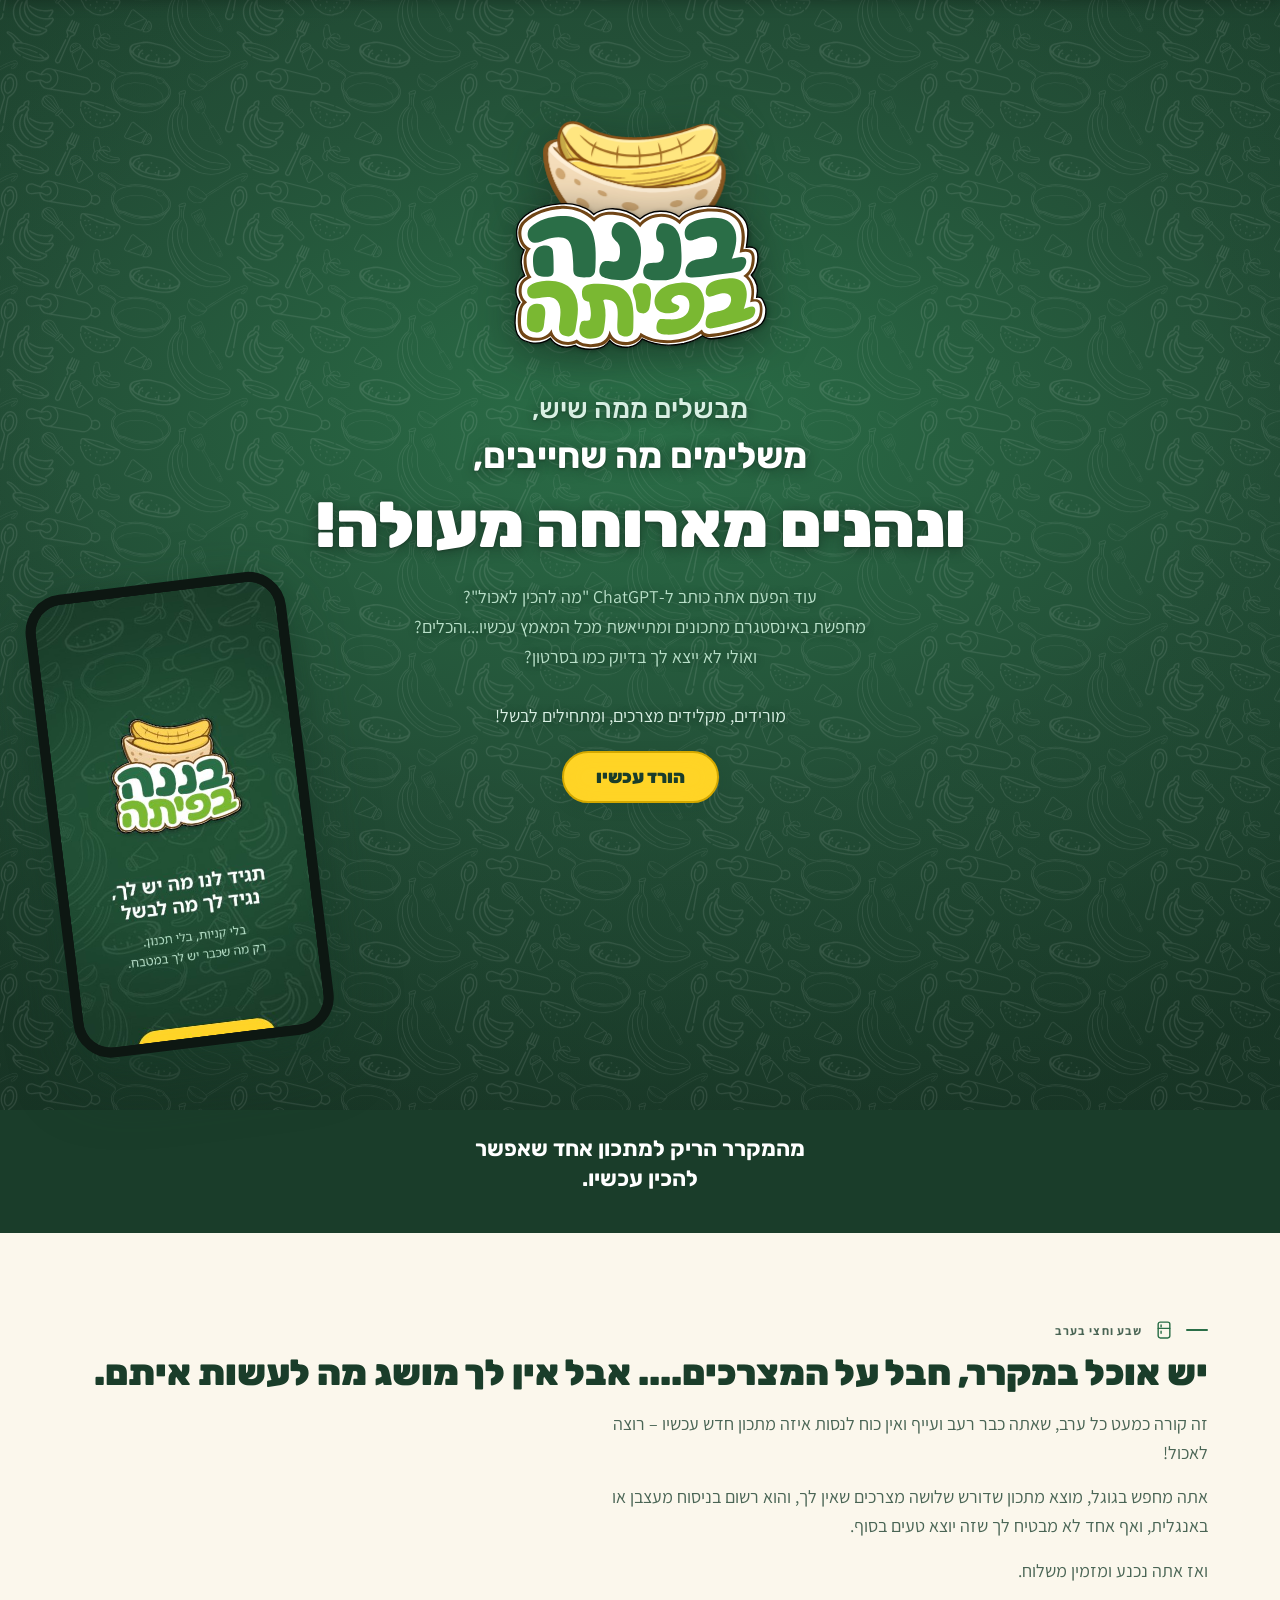
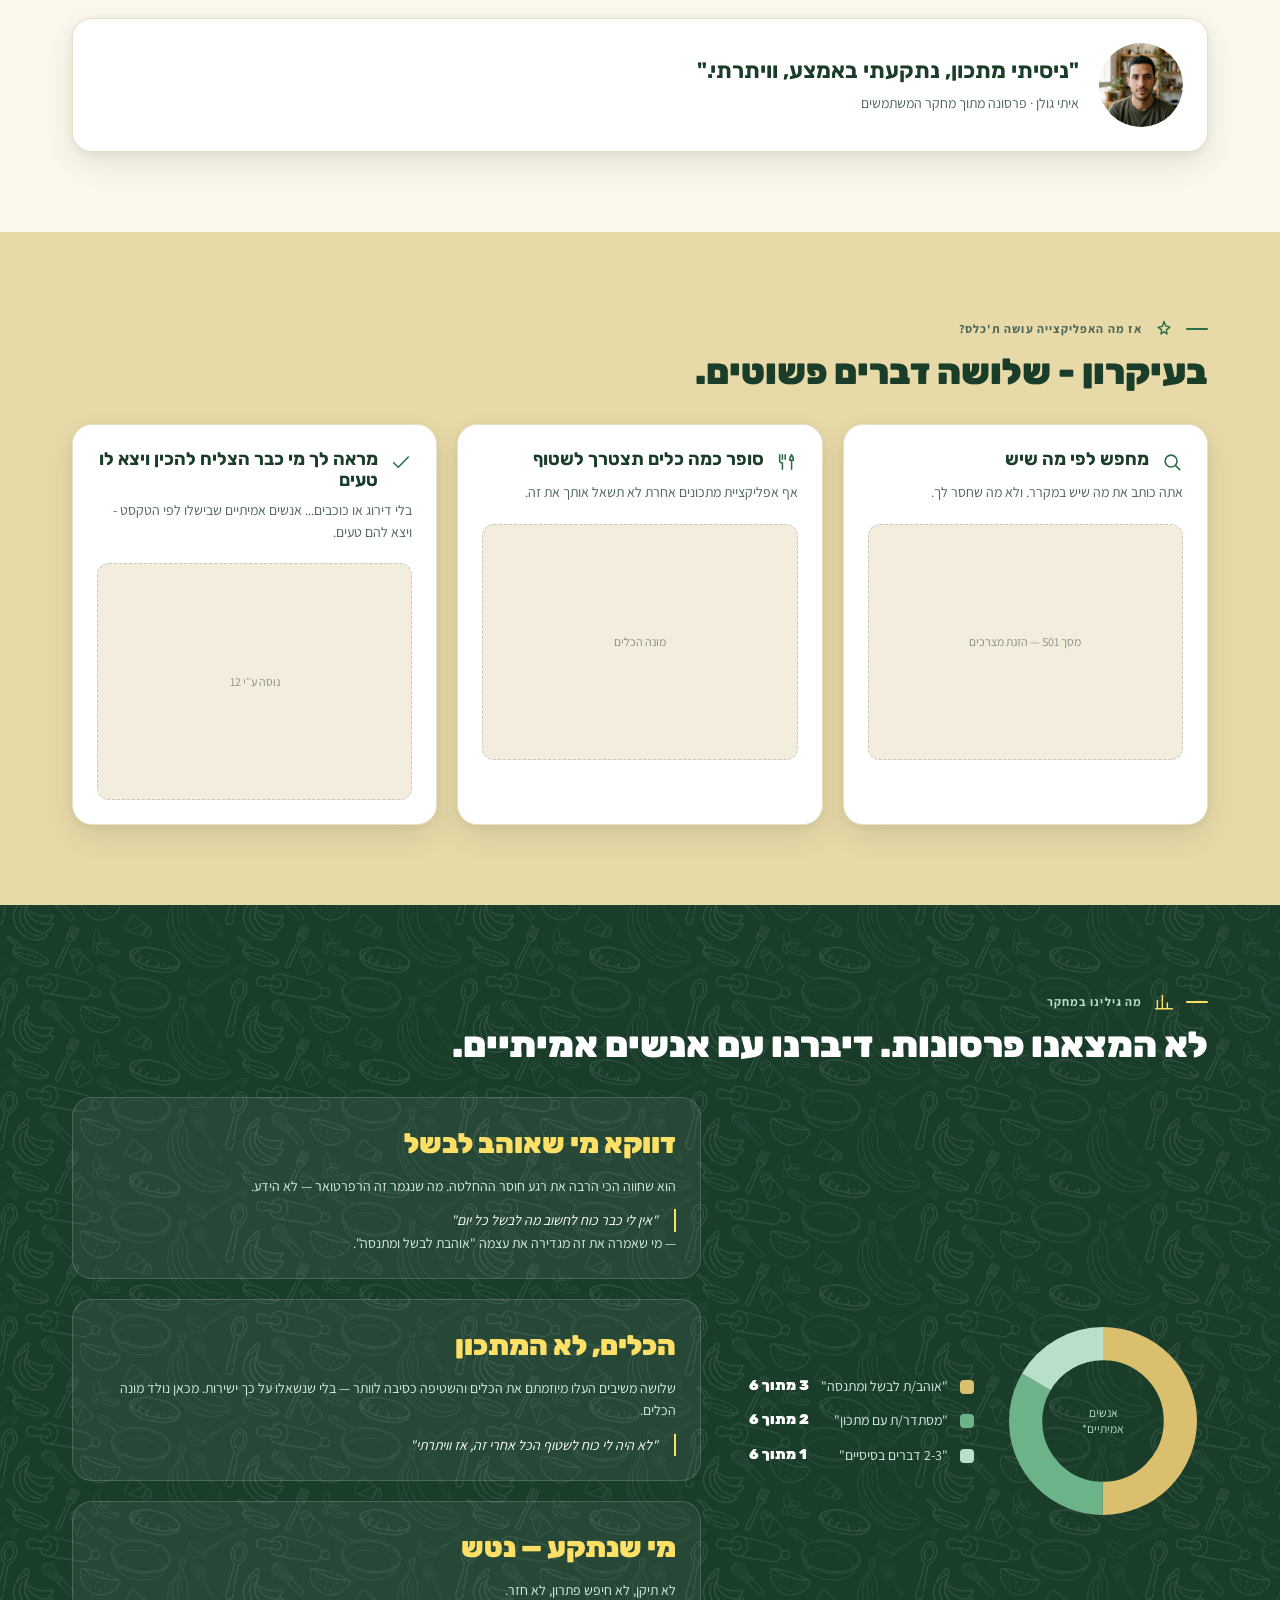
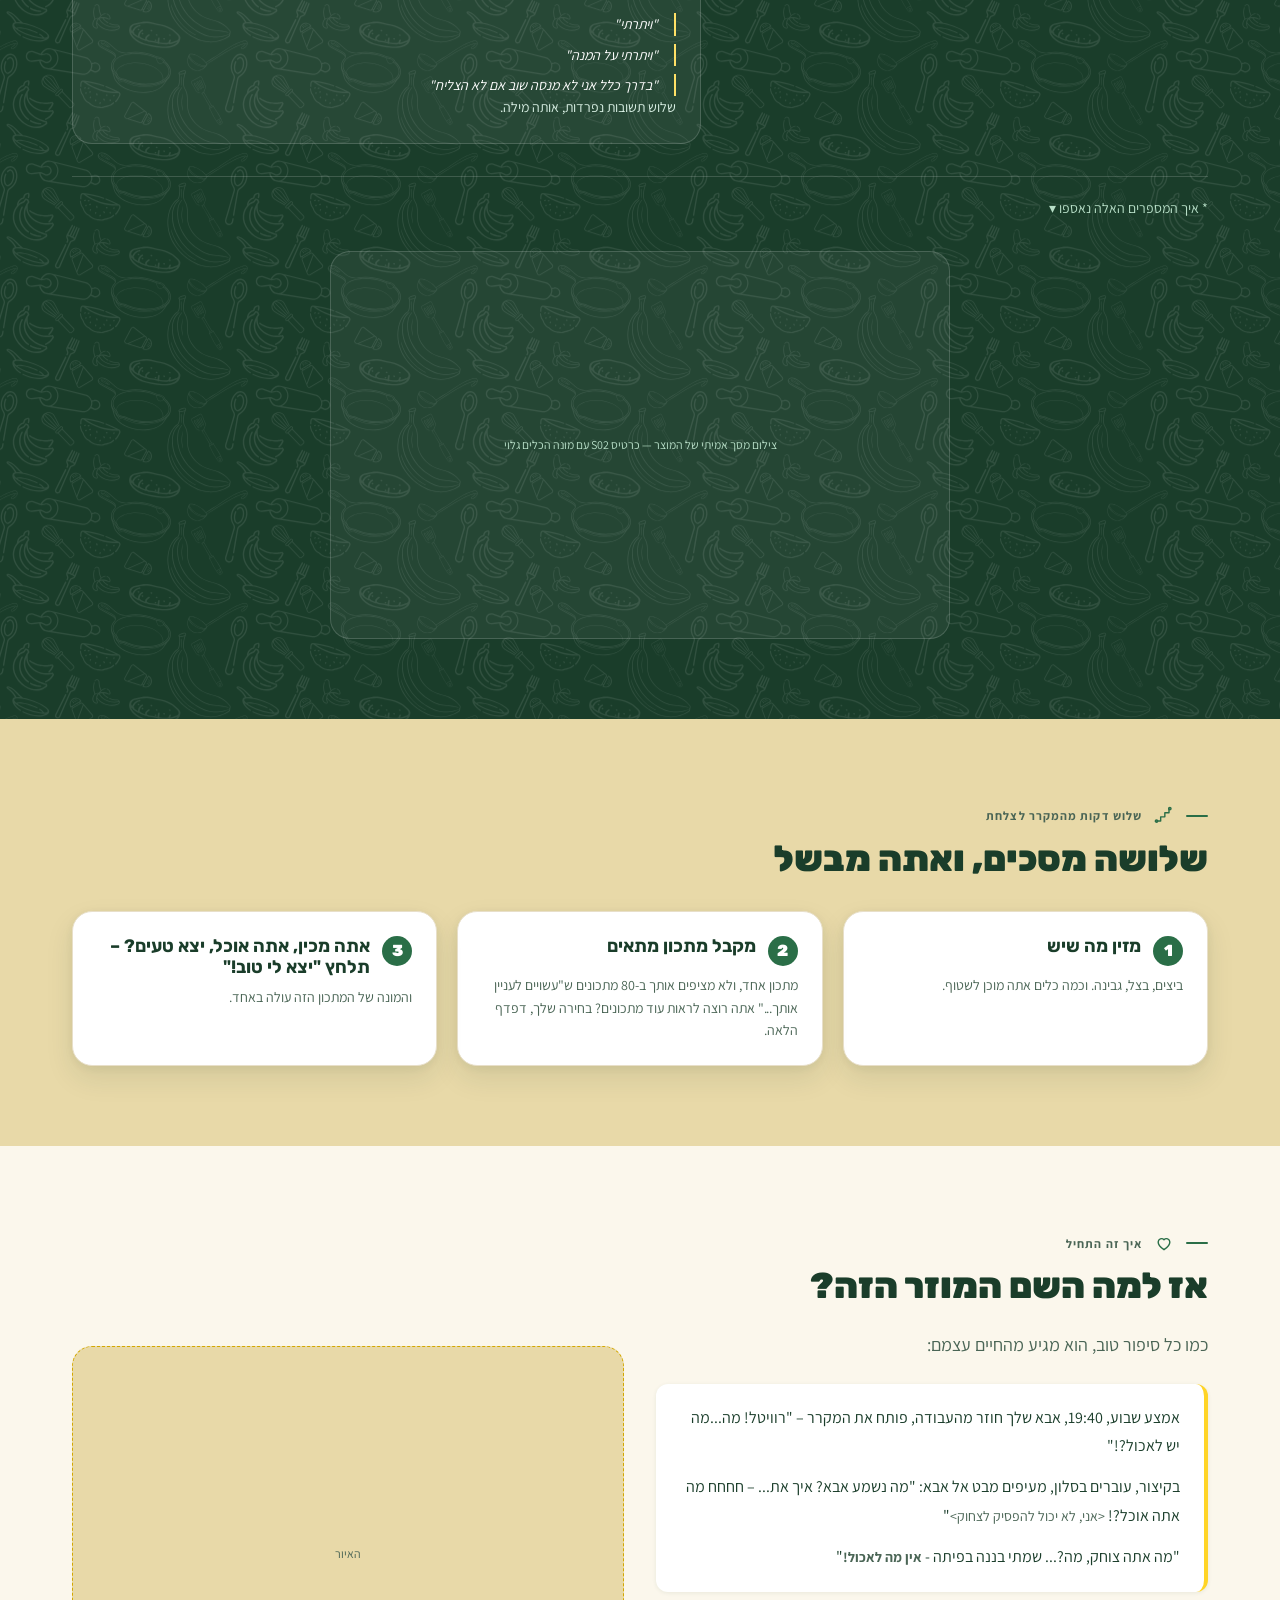
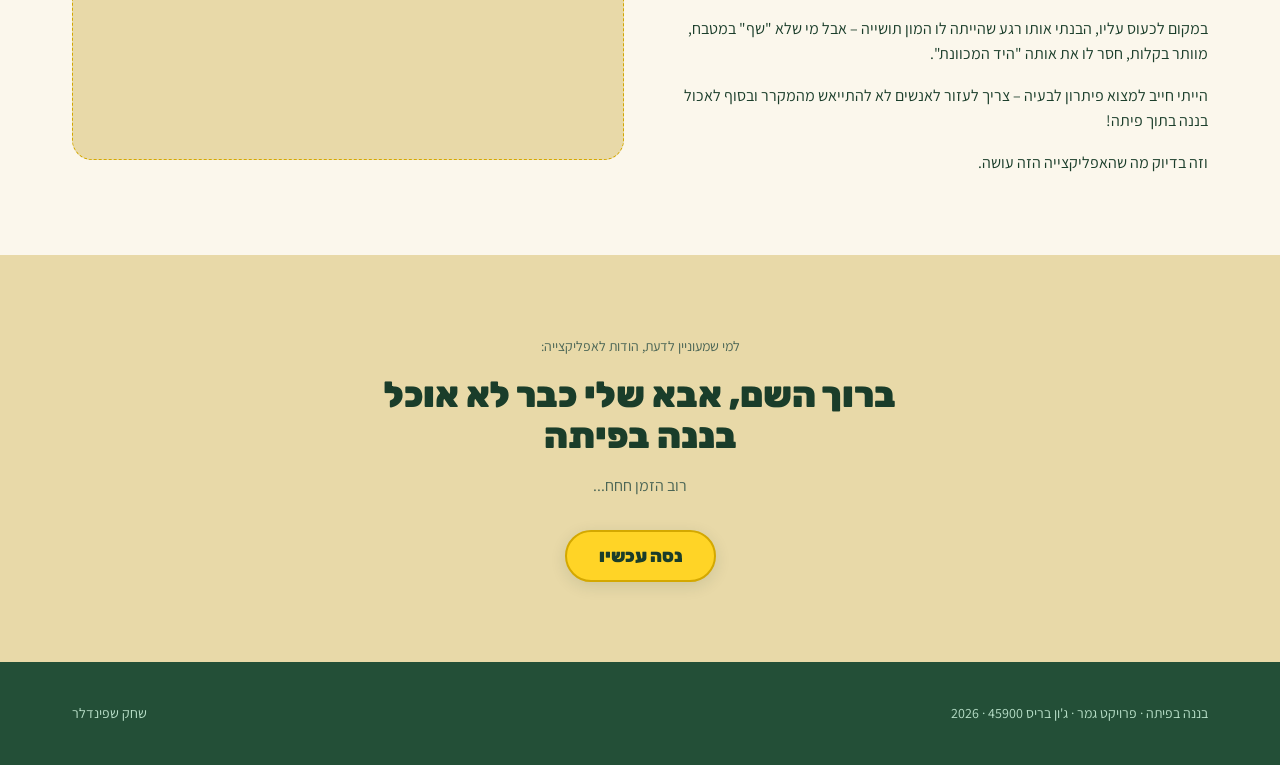
==== index.html @ 4ddc8fbb "Add files via upload" ====
<!doctype html>
<html lang="he" dir="rtl">
<head>
<meta charset="utf-8">
<meta name="viewport" content="width=device-width,initial-scale=1">
<title>בננה בפיתה — מתכון ממה שכבר יש לך בבית</title>
<meta name="description" content="מזינים מה שיש במקרר, מקבלים מתכון אחד שאפשר להכין עכשיו. כולל כמה כלים תצטרכו לשטוף.">
<link rel="icon" type="image/svg+xml" href="assets/favicon/favicon-32.svg">
<link rel="preconnect" href="https://fonts.googleapis.com">
<link rel="preconnect" href="https://fonts.gstatic.com" crossorigin>
<link href="https://fonts.googleapis.com/css2?family=Rubik:wght@400;500;700;900&family=Assistant:wght@400;600;700&display=swap" rel="stylesheet">
<style>
/* ---------------------------------------------------------
   טוקנים מוטמעים — העתק מדויק מ-styles/tokens.css.
   מוטמעים ולא מקושרים כדי שהדף ייראה נכון מכל מקום שייפתח בו:
   תצוגה מקדימה, קובץ מועתק, מייל, או שרת. קישור חיצוני שלא נפתר
   מאפס את כל ה-var() והדף יוצא שחור-לבן. זה מה שקרה.
   --------------------------------------------------------- */
:root{
  --text-xs:12px; --text-sm:14px; --text-base:16px; --text-md:18px;
  --text-lg:22px; --text-xl:28px; --text-2xl:36px; --text-3xl:48px; --text-4xl:64px;
  --leading-tight:1.15; --leading-snug:1.35; --leading-normal:1.6; --leading-loose:1.8;

  --green-900:#1A3D2A; --green-800:#234F37; --green-700:#2A6E47; --green-600:#3A8A5C;
  --green-400:#6DB38A; --green-200:#B8DFC8; --green-100:#D8EFE3; --green-50:#F0FAF4;
  --lime-600:#7AB832; --lime-500:#B2E05A; --lime-400:#C8EC7E; --lime-100:#EEF9D4;
  --banana-600:#D4A800; --banana-500:#FFD426; --banana-400:#FFE066;
  --banana-300:#DABF6E; --banana-200:#C9AA57; --banana-150:#E8D9A8; --banana-100:#FFF8D6;
  --cream-50:#FBF7EC; --cream-100:#F3EDDD; --cream-line:#E8DFC9;
  --white:#FFFFFF; --gray-300:#C8C7C2; --gray-500:#8A8A85; --gray-700:#4A4A47;
  --red-600:#C0392B;

  --color-primary:var(--green-700); --color-accent:var(--lime-500);
  --color-cta:var(--banana-500); --color-cta-dark:var(--banana-600);
  --color-cta-text:var(--green-900);
  --color-text:var(--green-900); --color-text-muted:#4A6555;
  --color-bg:var(--banana-150); --color-surface:var(--white); --color-border:var(--cream-line);
  --surface-anchor:var(--green-800); --surface-base:var(--banana-150);
  --surface-raised:var(--white); --surface-sunken:var(--green-100);

  --texture-grain:url("data:image/svg+xml,%3Csvg xmlns='http://www.w3.org/2000/svg' width='140' height='140'%3E%3Cfilter id='n'%3E%3CfeTurbulence type='fractalNoise' baseFrequency='0.85' numOctaves='3' stitchTiles='stitch'/%3E%3C/filter%3E%3Crect width='140' height='140' filter='url(%23n)' opacity='1'/%3E%3C/svg%3E");
  --texture-opacity-subtle:0.030; --texture-opacity-medium:0.055; --texture-blend:soft-light;

  --shadow-sm:0 1px 4px rgba(26,61,42,.08);
  --shadow-md:0 4px 16px rgba(26,61,42,.12);
  --shadow-lg:0 8px 32px rgba(26,61,42,.18);
  --shadow-card:0 2px 8px rgba(26,61,42,.06),0 12px 28px rgba(26,61,42,.10);
  --shadow-focus:0 0 0 3px rgba(178,224,90,.45);
  --gradient-anchor:linear-gradient(160deg,var(--green-800) 0%,var(--green-900) 100%);
  /* זהה בעיקרון למסך הפתיחה: הילה רכה במרכז שדוחפת את המבט לטקסט */
  --gradient-hero:radial-gradient(120% 80% at 50% 38%,
                   var(--green-700) 0%, var(--green-800) 42%, var(--green-900) 100%);

  --space-1:4px; --space-2:8px; --space-3:12px; --space-4:16px; --space-5:20px;
  --space-6:24px; --space-8:32px; --space-10:40px; --space-12:48px; --space-16:64px; --space-20:80px;
  --radius-sm:6px; --radius-md:12px; --radius-lg:20px; --radius-xl:28px;
  --radius-pill:100px; --radius-circle:50%;
  --transition-fast:150ms ease; --transition-normal:250ms ease;
  --max-width:480px; --max-width-desktop:1200px; --bottom-bar-height:64px;
}

/* =========================================================
   דף נחיתה · בננה בפיתה
   מקור הצבע/מרווח: styles/tokens.css
   60% שדה זהב · 30% ירוק · 10% אקסנטים
   כלל הליים: ליים = סימון התאמה בלבד → לא בשימוש בדף הזה.
   ---------------------------------------------------------
   הגופנים — לפי ההחלטה הקיימת ב-index.html (שורות 16-17):
   Greycliff Hebrew CF ו-Avenir Next World הם גופני Adobe בפיגמה.
   בדפדפן הם מוחלפים ב-Rubik ו-Assistant. אותה היררכיה, אותם משקלים.
   ---------------------------------------------------------
   הדפוס (16.9) — הרעף 560×217 אינו ניתן לריצוף: תפר 51.7 / 61.1
   מול 28.65 שהוא הרעש הפנימי הטיפוסי בין שתי עמודות סמוכות.
   הפתרון: ריצוף במראה. על־רעף 2×2 שבו כל עותק משוקף, ולכן כל קצה
   הוא השתקפות של עצמו והתפר נעלם מתמטית, לא בקירוב.
   היחס 560:217 נשמר — הגרסה הקודמת מעכה אותו לריבוע.
   ========================================================= */

*{box-sizing:border-box;margin:0;padding:0}
html{scroll-behavior:smooth;overflow-x:hidden}
@media (prefers-reduced-motion:reduce){html{scroll-behavior:auto}
  *,*::before,*::after{animation-duration:.01ms!important;animation-iteration-count:1!important;transition-duration:.01ms!important}}

:root{
  --font-display:"Rubik",system-ui,-apple-system,"Segoe UI",sans-serif;
  --font-ui:"Assistant",system-ui,-apple-system,"Segoe UI",sans-serif;
  --pattern-strength:.10;   /* עוצמת הדפוס — שנה כאן בלבד */
}

body{
  font-family:var(--font-ui);font-size:var(--text-base);line-height:var(--leading-normal);
  color:var(--color-text);background:var(--surface-base);overflow-x:hidden;
  -webkit-font-smoothing:antialiased;
  padding-block-end:calc(var(--bottom-bar-height) + env(safe-area-inset-bottom,0px))}
@media(min-width:900px){body{padding-block-end:0}}

img,svg,video{max-inline-size:100%;height:auto;display:block}
a{color:inherit}

h1,h2,h3{font-family:var(--font-display);font-weight:900;line-height:var(--leading-tight)}
h1{font-size:var(--text-2xl)}
h2{font-size:var(--text-xl);margin-block-end:var(--space-4)}
h3{font-size:var(--text-md);font-weight:700;margin-block-end:var(--space-2)}
p{max-inline-size:38rem}

.wrap{max-inline-size:var(--max-width-desktop);margin-inline:auto;padding-inline:var(--space-5)}
@media(min-width:768px){.wrap{padding-inline:var(--space-8)}}

section{padding-block:var(--space-16);position:relative;z-index:1}
@media(min-width:1024px){section{padding-block:var(--space-20)}
  h1{font-size:var(--text-4xl)} h2{font-size:var(--text-2xl)}}

.eyebrow{font-size:var(--text-xs);letter-spacing:.09em;font-weight:700;
  color:var(--color-text-muted);margin-block-end:var(--space-3);
  display:inline-flex;align-items:center;gap:var(--space-2)}
.eyebrow::before{content:"";inline-size:22px;block-size:2px;background:var(--green-700);border-radius:2px}
.lead{font-size:var(--text-md);color:var(--color-text-muted)}
.lead + .lead{margin-block-start:var(--space-4)}

/* ---------- הדפוס — על הירוק בלבד, לא על הזהב ----------
   הוחלט 16.9: הדפוס שייך לפס העוגן ולסעיפים הכהים. על השדה
   הזהוב הוא מתחרה בתוכן. שקיפות ומידה כמו מסך ה-Onboarding. */
/* הדפוס: ה-Pattern Swatch המקורי מקובץ האילוסטרייטור (99.29×97.1),
   מרוצף כרקע CSS רגיל. מתרצף מעצם הגדרתו — אין תפר ואין צורך בשכפול. */
.anchor::after,.proof::after{content:"";position:absolute;inset:0;z-index:0;pointer-events:none;
  background-image:url("assets/pattern/pattern-tile.svg");
  background-repeat:repeat;background-size:230px 225px;
  opacity:var(--pattern-strength)}
.anchor{isolation:auto}
.anchor::before,.anchor::after,.proof::after{clip-path:inset(0)}
.anchor > *:not(.pat), .proof > *:not(.pat){position:relative;z-index:1}
/* ויניאטה — כהה בשוליים ושקוף במרכז. ההפך מהגרסה הקודמת, שהכהתה
   את המרכז וביטלה בכך את הגרדיאנט הרדיאלי עצמו. הוויניאטה
   גם מכהה את הדפוס בקצוות וגם ממקדת את העין בטקסט שבמרכז. */
.anchor::before{content:"";position:absolute;inset:0;z-index:0;pointer-events:none;
  background:radial-gradient(86% 70% at 50% 34%,
    rgba(13,23,18,0) 0%, rgba(13,23,18,0) 52%,
    rgba(13,23,18,.12) 76%, rgba(13,23,18,.30) 100%)}

/* ---------- כפתורים ---------- */
.btn{display:inline-flex;align-items:center;justify-content:center;gap:var(--space-2);
  min-block-size:52px;padding-inline:var(--space-8);
  background:var(--color-cta);color:var(--color-cta-text);
  border:2px solid var(--color-cta-dark);border-radius:var(--radius-pill);
  font-family:var(--font-display);font-weight:900;font-size:var(--text-md);
  text-decoration:none;box-shadow:var(--shadow-md);
  transition:transform var(--transition-fast),box-shadow var(--transition-fast)}
.btn:hover{transform:translateY(-2px);box-shadow:var(--shadow-lg)}
.btn:active{transform:translateY(0)}
.btn:focus-visible{outline:none;box-shadow:var(--shadow-focus),var(--shadow-md)}

/* ---------- פס עוגן + קשת ---------- */
.anchor{position:relative;z-index:1;isolation:isolate;
  background:var(--gradient-hero);color:var(--white);
  padding-block-start:var(--space-12);padding-block-end:0;
  block-size:calc(100svh + 210px);min-block-size:760px;display:flex;flex-direction:column;
  overflow-x:clip;overflow-y:visible;z-index:2}



/* ---------- פס ניווט דביק ----------
   הפרדה ויזואלית מה-HERO: צבע כהה יותר מהגרדיאנט + צל + קו.
   נעלם אחרי 1.5 שניות של חוסר פעילות, חוזר בגלילה מעלה. */
.topbar{position:fixed;inset-block-start:0;inset-inline:0;z-index:30;
  transform:translateY(-100%);
  background:color-mix(in srgb, var(--green-900) 92%, black);
  border-block-end:1px solid rgba(255,255,255,.10);
  box-shadow:0 2px 14px rgba(0,0,0,.28);
  transition:transform 280ms ease}
.topbar.is-shown{transform:translateY(0)}
.topbar .wrap{display:flex;align-items:center;justify-content:center;min-block-size:58px}
.topnav{display:flex;flex-wrap:wrap;justify-content:center;
  gap:var(--space-4);font-size:var(--text-sm);font-weight:600;color:var(--green-100)}
@media(min-width:640px){.topnav{gap:28px}}
.topnav a{text-decoration:none;opacity:.85;padding-block:var(--space-2)}
.topnav a:hover{opacity:1;text-decoration:underline;text-underline-offset:4px}
@media (prefers-reduced-motion:reduce){.topbar{transition:none}}

/* ---------- הירו ---------- */
/* ---------- ההירו — טור אחד ממורכז ----------
   היה גריד של שני טורים: הימני עמוס, השמאלי מסגרת טלפון ריקה.
   טור אחד ממורכז מבטל את חוסר האיזון במקום להסוות אותו. */
.hero{text-align:center;padding-block:var(--space-12) 0;
      display:flex;flex-direction:column;align-items:center;justify-content:flex-start;flex:1}
.hero > *{max-inline-size:100%}

/* שלוש שאלות הפתיחה — ממורכזות, בלי קו צד */
.rant{margin-block:0 var(--space-8);display:grid;gap:var(--space-1);list-style:none}
.rant li{font-size:var(--text-base);line-height:1.45;color:var(--green-200);
  text-shadow:0 1px 10px rgba(13,23,18,.45)}
@media(min-width:1024px){.rant li{font-size:var(--text-md)}}

/* הכותרת — קרשנדו. שלוש שורות שגדלות, כי השלישית היא הפרס.
   ההדגשה בגודל ובמשקל, לא בצבע: banana-500 בגודל גדול על ירוק כהה
   הוא צבע רווי שרוטט בעין, והצהוב שמור לכפתור. */
.hero h1{line-height:1.22;margin-block-end:var(--space-5);
  text-shadow:0 2px 14px rgba(13,23,18,.45),0 1px 2px rgba(13,23,18,.35);
  max-inline-size:20ch;display:grid;gap:var(--space-2);color:var(--white)}
.hero h1 span{display:block}
.hero h1 .l1{font-size:var(--text-lg);font-weight:500;color:var(--green-100)}
.hero h1 .l2{font-size:var(--text-xl);font-weight:700}
.hero h1 .l3{font-size:var(--text-2xl);font-weight:900}
@media(min-width:1024px){
  .hero h1 .l1{font-size:var(--text-xl)}
  .hero h1 .l2{font-size:var(--text-2xl)}
  .hero h1 .l3{font-size:var(--text-4xl)}}

/* ה-CTA: הצהוב שמור לכפתור. הפסקה בלבן שביר. */
.hero .cta-line{font-size:var(--text-md);color:var(--green-100);
  text-shadow:0 1px 10px rgba(13,23,18,.45);
  margin-block-end:var(--space-5);max-inline-size:34ch}

/* הטלפון מציץ מעל הקיפול — קצה שנחתך אומר לעין "יש עוד" */
/* הטלפון נתלה בתחתית פס העוגן ונשאר כולו בתוכו. פס העוגן גבוה
   מהמסך ב-210px, ולכן קו הקיפול הוא זה שחותך את הטלפון — לא גבול
   הסקשן. גלילה חושפת אותו במלואו, על אותו רקע ירוק.

   מיקום: בנייד במרכז (אין חלל בצדדים). מ-900px ומעלה הוא עובר
   לצד שמאל — בעברית העין מסיימת כל שורה בשמאל, ולכן שם היא פנויה
   לקלוט אותו. מימין הוא היה מתחרה בנקודת ההתחלה של הקריאה. */
/* ===== הוויזואל בתחתית ההירו =====
   בנייד אין מסגרת טלפון. הדפדפן של המשתמש הוא הטלפון, ומסגרת
   בתוך מסגרת רק מקטינה את הצילום ומוסיפה רעש. לכן בנייד מוצג
   הצילום עצמו, ברוחב מלא, חתוך בקו הקיפול.
   בדסקטופ המסגרת כן נחוצה — שם היא נותנת הקשר שאין בלעדיה. */
/* בנייד אין הצצה: התוכן ממילא ממלא את המסך, הרמז מיותר במכשיר
   שגוללים בו ברפלקס, והוא רק נלחם על מקום עם הכפתור. נמדד. */
.peek{display:none;position:absolute;left:0;right:0;
  top:calc(100svh - 150px);bottom:auto;z-index:3;
  justify-content:center;pointer-events:none}
/* נייד — הצילום עצמו, בלי מסגרת */
.phone{position:relative;inline-size:min(340px,86vw);aspect-ratio:9/15;
  background:var(--green-900);border:0;
  border-start-start-radius:26px;border-start-end-radius:26px;
  border-end-start-radius:0;border-end-end-radius:0;
  box-shadow:0 -18px 44px rgba(13,23,18,.45);
  overflow:hidden;
  display:flex;align-items:center;justify-content:center;text-align:center}
.phone .slot{color:var(--green-200);font-size:var(--text-xs);line-height:var(--leading-snug);padding:var(--space-5)}
.phone img{inline-size:100%;block-size:100%;object-fit:cover;object-position:top}

/* דסקטופ — מסגרת טלפון מוטה, מציצה משמאל.
   חייב לבוא *אחרי* הכלל הבסיסי, אחרת הוא נדרס. */
@media(min-width:900px){
  .peek{display:flex;inset-inline:auto;left:6vw;right:auto;top:calc(100svh - 320px);justify-content:flex-start}
  .phone{inline-size:262px;aspect-ratio:9/16;
    background:#0d1712;
    border:10px solid #0d1712;border-radius:38px;
    box-shadow:0 -2px 0 rgba(255,255,255,.06) inset,
               0 24px 60px rgba(26,61,42,.55),
               0 8px 20px rgba(26,61,42,.35);
    transform:rotate(-7deg);transform-origin:50% 100%}
  .phone img{border-radius:28px}
}

@media(max-height:700px){.anchor{block-size:calc(100svh + 150px)}}

/* ---------- SCRUBBING (references/video-scrubbing.md) ---------- */
.scrub{padding:0;z-index:1}
.scrub__track{position:relative;height:300vh}
.scrub__stage{position:sticky;inset-block-start:0;height:100svh;
  display:grid;grid-template-rows:1fr auto;overflow:hidden;background-color:var(--green-900)}
.scrub__stage video{display:block;width:100%;height:100%;min-height:0;object-fit:contain}
.scrub__still{display:none;width:100%;height:auto}
/* עד שקובצי הווידאו קיימים, סעיף הגלילה מתכווץ לגובה רגיל ולא משאיר חור */
.scrub.is-static:not(.has-media) .scrub__track{height:auto}
.scrub.is-static:not(.has-media) .scrub__stage{min-block-size:0}
.scrub__hint{position:absolute;inset-block-start:var(--space-6);inset-inline:0;text-align:center;
  color:var(--green-200);font-size:var(--text-xs);letter-spacing:.08em;z-index:2}
.scrub__cap{background:var(--green-900);color:var(--white);text-align:center;
  padding:var(--space-6) var(--space-5) var(--space-10)}
.scrub__cap p{margin-inline:auto;font-family:var(--font-display);font-weight:700;
  font-size:var(--text-lg);line-height:var(--leading-snug);max-inline-size:24ch}
.scrub.is-static .scrub__track{height:auto}
.scrub.is-static .scrub__stage{position:static;height:auto}
.scrub.is-static .scrub__stage video{display:none}
.scrub.is-static .scrub__still{display:block}
.scrub.is-static .scrub__hint{display:none}

/* ---------- כרטיסים ---------- */
.grid3{display:grid;gap:var(--space-5)}
.grid2{display:grid;gap:var(--space-8)}
@media(min-width:768px){.grid3{grid-template-columns:repeat(3,1fr)}.grid2{grid-template-columns:1fr 1fr;align-items:center}}
.card{background:var(--surface-raised);border:1px solid var(--color-border);
  border-radius:var(--radius-lg);padding:var(--space-6);box-shadow:var(--shadow-card)}
.card p{color:var(--color-text-muted);font-size:var(--text-sm)}
.shot{margin-block-start:var(--space-5);aspect-ratio:4/3;border-radius:var(--radius-md);
  background:var(--cream-100);border:1px dashed var(--gray-300);
  display:flex;align-items:center;justify-content:center;text-align:center;
  color:var(--gray-500);font-size:var(--text-xs);padding:var(--space-3)}

/* ---------- הבעיה ---------- */
.problem{background:var(--cream-50)}
.quote-card{margin-block-start:var(--space-8);background:var(--surface-raised);
  border-radius:var(--radius-lg);border:1px solid var(--color-border);box-shadow:var(--shadow-card);
  padding:var(--space-6);display:flex;gap:var(--space-5);align-items:center;flex-wrap:wrap}
.quote-card img{inline-size:84px;block-size:84px;border-radius:var(--radius-circle);
  object-fit:cover;flex:none;background:var(--green-100)}
.quote-card blockquote{font-family:var(--font-display);font-weight:700;
  font-size:var(--text-lg);line-height:var(--leading-snug);flex:1 1 16rem}
.quote-card cite{display:block;margin-block-start:var(--space-2);font-style:normal;
  font-family:var(--font-ui);font-size:var(--text-sm);font-weight:400;color:var(--color-text-muted)}

/* ---------- ההוכחה ---------- */
.proof{background:var(--green-900);color:var(--white);isolation:isolate}

.proof .eyebrow{color:var(--green-200)}
.proof .eyebrow::before{background:var(--banana-400)}

.proof-grid{display:grid;gap:var(--space-8);margin-block-start:var(--space-8)}
@media(min-width:768px){.proof-grid{grid-template-columns:auto 1fr;align-items:center;gap:var(--space-12)}}

.chart{display:flex;gap:var(--space-6);align-items:center;flex-wrap:wrap}
.chart figure{position:relative;flex:none}
.chart .center{position:absolute;inset:0;display:grid;place-content:center;text-align:center;
  font-size:var(--text-xs);color:var(--green-200);line-height:1.3}
.chart .center b{display:block;font-family:var(--font-display);font-size:var(--text-lg);
  font-weight:900;color:var(--white)}
.legend{list-style:none;display:grid;gap:var(--space-3);font-size:var(--text-sm);min-inline-size:14rem}
.legend li{display:grid;grid-template-columns:14px 1fr auto;gap:var(--space-3);align-items:start}
.legend i{inline-size:14px;block-size:14px;border-radius:4px;margin-block-start:5px}
.legend span{color:var(--green-100)}
.legend b{font-family:var(--font-display);font-weight:900;color:var(--white)}

.stats{display:grid;gap:var(--space-5)}
.stat{background:rgba(255,255,255,.06);border:1px solid rgba(255,255,255,.16);
  border-radius:var(--radius-lg);padding:var(--space-6)}
.stat b{font-family:var(--font-display);font-weight:900;font-size:var(--text-xl);
  color:var(--banana-400);display:block;margin-block-end:var(--space-2)}
.stat p{color:var(--green-100);font-size:var(--text-sm);max-inline-size:none}

details.method{margin-block-start:var(--space-8);border-block-start:1px solid rgba(255,255,255,.16);padding-block-start:var(--space-5)}
details.method summary{cursor:pointer;font-size:var(--text-sm);color:var(--green-200);list-style:none}
details.method summary::-webkit-details-marker{display:none}
details.method summary::after{content:" ▾"}
details.method[open] summary::after{content:" ▴"}
details.method summary:focus-visible{outline:none;box-shadow:var(--shadow-focus);border-radius:var(--radius-sm)}
details.method ol{margin:var(--space-4) 0 0;padding-inline-start:var(--space-5);
  display:grid;gap:var(--space-2);font-size:var(--text-sm);color:var(--green-100);max-inline-size:44rem}

.proof-shot{margin:var(--space-8) auto 0;max-inline-size:620px;
  border-radius:var(--radius-lg);overflow:hidden;
  border:1px solid rgba(255,255,255,.16);aspect-ratio:16/10;background:rgba(255,255,255,.05);
  display:flex;align-items:center;justify-content:center;text-align:center;
  color:var(--green-200);font-size:var(--text-xs);padding:var(--space-4)}

/* ---------- איך זה עובד ---------- */
/* המספר היה ממוקם absolute מעל הכותרת, והריפוד שפינה לו מקום
   (40px) היה קטן מגובהו בפועל (20+36=56) — הוא ישב על האות
   הראשונה בכל שלושת הכרטיסים. עכשיו הוא פריט בתוך ה-flex של
   הכותרת: אי אפשר שייווצר חפיפה, והוא גם חוסך גובה בנייד. */
.steps{counter-reset:s}
.steps .card{position:relative}
.steps .card h3::before{counter-increment:s;content:counter(s);
  flex:none;inline-size:30px;block-size:30px;border-radius:var(--radius-circle);
  background:var(--green-700);color:var(--white);
  font-family:var(--font-display);font-weight:900;font-size:var(--text-base);
  display:grid;place-items:center;line-height:1}

/* ---------- הסיפור ---------- */
.story{background:var(--cream-50)}
.story p + p{margin-block-start:var(--space-4)}
.dialog{margin-block:var(--space-6);padding:var(--space-5) var(--space-6);
  background:var(--surface-raised);border-inline-start:4px solid var(--banana-500);
  border-radius:var(--radius-md);box-shadow:var(--shadow-sm)}
.dialog p{font-size:var(--text-base);line-height:var(--leading-loose)}
.dialog p + p{margin-block-start:var(--space-3)}
.dialog em{font-style:normal;color:var(--color-text-muted);font-size:var(--text-sm)}
.illus{aspect-ratio:4/3;border-radius:var(--radius-lg);background:var(--banana-150);
  border:1px dashed var(--banana-600);display:flex;align-items:center;justify-content:center;
  color:var(--color-text-muted);font-size:var(--text-xs);text-align:center;padding:var(--space-4)}

/* ---------- סיום ---------- */
.finale{text-align:center}
.finale h2{margin-inline:auto;max-inline-size:20ch}
.finale p{margin-inline:auto}
.finale .tiny{font-size:var(--text-sm);color:var(--color-text-muted);margin-block-end:var(--space-4)}
.finale .laugh{margin-block-end:var(--space-8);color:var(--color-text-muted)}

footer{background:var(--surface-anchor);color:var(--green-200);padding-block:var(--space-10);
  font-size:var(--text-sm);position:relative;z-index:1}
footer .wrap{display:flex;flex-wrap:wrap;gap:var(--space-4);justify-content:space-between;align-items:center}

.sticky{position:fixed;inset-inline:0;inset-block-end:0;z-index:20;
  padding:var(--space-3) var(--space-5) calc(var(--space-3) + env(safe-area-inset-bottom,0px));
  background:var(--green-900);display:flex;justify-content:center}
.sticky .btn{inline-size:100%;max-inline-size:420px;box-shadow:none}
@media(min-width:900px){.sticky{display:none}}

/* =========================================================
   כפתור ה-CTA הראשי בהירו
   "וואו" בלי לגנוב את ההצגה: הילה שנושמת לאט מושכת את העין
   בלי להזיז את הכפתור, ונצנוץ חולף רק במעבר עכבר.
   בלי קפיצה, בלי ריחוף — תנועה גדולה כאן מתחרה בכותרת.
   ========================================================= */
.hero .btn{position:relative;isolation:isolate;overflow:hidden;
  transition:transform 180ms ease, box-shadow 180ms ease}

/* ההילה — שכבה נפרדת מאחורי הכפתור, לא הכפתור עצמו */
.hero .btn::before{content:"";position:absolute;inset:-4px;z-index:-1;
  border-radius:inherit;background:var(--banana-500);
  filter:blur(10px);opacity:.42;
  animation:cta-breathe 3.2s ease-in-out infinite}
@keyframes cta-breathe{
  0%,100%{opacity:.30;transform:scale(1)}
  50%    {opacity:.62;transform:scale(1.06)}
}

/* הנצנוץ — פס אור שחולף פעם אחת בכל מעבר עכבר */
.hero .btn::after{content:"";position:absolute;inset-block:0;inline-size:38%;
  inset-inline-start:-45%;z-index:1;pointer-events:none;
  background:linear-gradient(100deg,
    rgba(255,255,255,0) 0%, rgba(255,255,255,.62) 50%, rgba(255,255,255,0) 100%);
  transform:skewX(-18deg)}
.hero .btn:hover::after{animation:cta-shine 720ms ease-out}
@keyframes cta-shine{ to{ inset-inline-start:115% } }

.hero .btn:hover{transform:translateY(-2px);box-shadow:var(--shadow-lg)}
.hero .btn:active{transform:translateY(0) scale(.975)}
.hero .btn:focus-visible{box-shadow:var(--shadow-focus),var(--shadow-lg)}

/* נגישות: מי שביקש פחות תנועה מקבל כפתור סטטי עם אותה הילה */
@media (prefers-reduced-motion:reduce){
  .hero .btn::before{animation:none;opacity:.45}
  .hero .btn:hover::after{animation:none}
  .hero .btn:hover{transform:none}
}

/* =========================================================
   הלוגו בראש ההירו + אנימציית הפיתה
   הקובץ של שחק בנוי לזה: הבננות יושבות בין pita-back ל-pita-front,
   ולכן כשהן נכנסות הן באמת נעלמות אל תוך הפיתה ולא מעליה.
   ========================================================= */
/* =========================================================
   נעילת הלוגו בראש ההירו
   הפרופורציות נמדדו מתוך assets/logo/LOGO DARK BACKGROUND.svg:
   viewBox 1399.54x1253.61, הסמליל 67.3% מהרוחב, הכיתוב 91.9%,
   והם חופפים ב-4.2%. כאן משוחזר אותו יחס בדיוק — רק שהסמליל
   הוא האנימציה ולא ציור סטטי.
   ========================================================= */
.brandmark{position:relative;inline-size:min(268px,66vw);
  aspect-ratio:1399.54/1253.61;margin-block-end:var(--space-5)}
@media(min-width:900px){.brandmark{inline-size:308px}}

/* הסמליל ממוקם ביחס ל**כיתוב שעל הדף**, בדיוק כמו בלוגו המחובר.
   נמדד מ-LOGO DARK BACKGROUND.svg (viewBox 1399.54x1253.61):
     גבולות הסמליל  x209.8 y40.7  w920.2  h432.8
     גבולות הכיתוב  x64.1  y460.4 w1267.1 h729.7
   כלומר הסמליל = 72.6% מרוחב הכיתוב, ו-59.3% מגובהו.

   הטעות הקודמת: הצבתי לפי ה-viewBox של קובץ האנימציה במקום לפי
   גבולות הציור בתוכו. לקובץ הזה יש ריפוד פנימי (הציור הוא
   681.4x458.2 בתוך viewBox של 907.51x704.46, כלומר 75% מהרוחב),
   ולכן הסמליל יצא קטן מהנדרש. המספרים כאן כבר מנוכי-ריפוד. */
.pita-anim{position:absolute;left:11.19%;top:-4.51%;width:78.8%;height:auto;z-index:0;
  filter:drop-shadow(0 12px 26px rgba(13,23,18,.45))}
.brandmark__text{position:absolute;left:4.2%;top:36%;width:91.9%;height:auto;z-index:1;
  filter:drop-shadow(0 8px 20px rgba(13,23,18,.5))}

/* ---------------------------------------------------------
   האנימציה, לפי המפרט:

   1. הכיס הקדמי והפיתה האחורית זזים **תמיד יחד**, באותה
      אנימציה בדיוק. הפרדה ביניהם, ולו קטנה, מסגירה שהכיס
      הוא העתק גזור — וזה בדיוק מה שאסור שייראה.
   2. הבננות לא זזות ימינה או שמאלה בשום שלב: אין rotate,
      ו-scaleX לא עולה מעל 1.04 (כלומר פחות מ-2% לכל צד).
      כך הן לא חורגות מגבולות הכיס והעין לא תופסת את הקצה.
   3. הנפילה **לא מואטת**. עקומת התזמון של קטע הנפילה היא
      מאיצה (cubic-bezier(.55,.06,.68,.19)) — נפילה חופשית.
      ההאטה מתחילה רק ברגע הפגיעה.

   התזמון מסונכרן במספרים ולא בעין:
     בננה א' — 560ms, השהיה 40ms   → נוחתת (62%) ב-387ms
     בננה ב' — 560ms, השהיה 540ms  → נוחתת ב-887ms
     הפיתה  — 1520ms → 387/1520 = 25%, 887/1520 = 58%
   --------------------------------------------------------- */
.pita-anim{overflow:visible}   /* כדי שהבננות ייראו נופלות מחוץ למסגרת */

/* שני חלקי הפיתה — אותה אנימציה, אותו תזמון, אותה נקודת עיגון. */
.pita-anim #pita-back,
.pita-anim #pita-front{transform-box:fill-box;transform-origin:50% 100%;
  animation:pita-boing 1520ms linear both}

.pita-anim [id^="banana-A"]{transform-box:fill-box;transform-origin:50% 100%;
  animation:banana-fall 560ms linear 40ms both}
.pita-anim #banana-B{transform-box:fill-box;transform-origin:50% 100%;
  animation:banana-fall 560ms linear 540ms both}

/* הבוינג הקלאסי. המכה השנייה חלשה מהראשונה, כי הפיתה כבר בתנועה. */
@keyframes pita-boing{
  0%,24%  {transform:scale(1,1)}
  28%     {transform:scale(1.075,.885)}
  34%     {transform:scale(.958,1.050)}
  41%     {transform:scale(1.020,.982)}
  48%,55% {transform:scale(1,1)}
  59%     {transform:scale(1.052,.918)}
  65%     {transform:scale(.972,1.032)}
  72%     {transform:scale(1.010,.990)}
  82%     {transform:scale(.997,1.004)}
  100%    {transform:scale(1,1)}
}

/* הבננה: אטומה מהפריים הראשון, נופלת בהאצה, מתמעכת בנחיתה.
   אין rotate ואין תזוזה אופקית — רק מעלה-מטה ומעט מעיכה. */
@keyframes banana-fall{
  0%   {transform:translateY(-230px) scale(.88,1.18);
        animation-timing-function:cubic-bezier(.55,.06,.68,.19)}  /* נפילה חופשית */
  62%  {transform:translateY(0) scale(1.04,.88);
        animation-timing-function:cubic-bezier(.34,1.10,.64,1)}   /* הפגיעה */
  78%  {transform:translateY(-8px) scale(.98,1.05)}
  90%  {transform:translateY(0) scale(1.015,.985)}
  100% {transform:translateY(0) scale(1,1)}
}

/* נגישות: מי שביקש פחות תנועה מקבל את התמונה הסופית מיד */
@media (prefers-reduced-motion:reduce){
  .pita-anim #pita-back,.pita-anim #pita-front,
  .pita-anim [id^="banana-A"],.pita-anim #banana-B{animation:none}
}
}
}

/* נגישות: מי שביקש פחות תנועה מקבל את התמונה הסופית מיד */
@media (prefers-reduced-motion:reduce){
  .pita-anim #pita-back,.pita-anim #pita-front,
  .pita-anim [id^="banana-A"],.pita-anim #banana-B,
  .brandmark__text{animation:none}
}

/* מסכים צרים (360 ומטה): הכל מתהדק מעט והטלפון יורד,
   כדי שהוא לא ידרוך על הכפתור. נמדד ב-360x800. */
@media(max-width:380px){
  .brandmark{margin-block-end:var(--space-4)}
  .rant{margin-block-end:var(--space-5)}
  .hero .cta-line{margin-block-end:var(--space-4)}
}

/* אייקוני הסעיפים — קו בלבד, בעובי אחיד, בשפה של סט האייקונים
   בפיגמה. אימוג'י היה נראה כמו טלאי על מותג מצויר ביד. */
.eyebrow{gap:var(--space-3)}
.eyebrow svg{inline-size:20px;block-size:20px;flex:none;
  stroke:var(--green-700);stroke-width:1.7;fill:none;
  stroke-linecap:round;stroke-linejoin:round}
.proof .eyebrow svg{stroke:var(--banana-400)}

.card h3{display:flex;align-items:flex-start;gap:var(--space-3)}
.card h3 svg{inline-size:22px;block-size:22px;flex:none;margin-block-start:2px;
  stroke:var(--green-700);stroke-width:1.7;fill:none;
  stroke-linecap:round;stroke-linejoin:round}
.steps .card h3 svg{display:none}

/* ציטוטים מתוך התשובות עצמן. הם ראיה, לא קישוט, ולכן הם
   מסומנים ויזואלית ולא נבלעים בפסקה. */
.proof-grid .chart{align-self:center}
.stat q{display:block;margin-block-start:var(--space-3);
  padding-inline-start:var(--space-4);
  border-inline-start:2px solid var(--banana-400);
  color:var(--white);font-style:italic;quotes:'"' '"'}
.stat q + q{margin-block-start:var(--space-2)}

.visually-hidden{position:absolute;inline-size:1px;block-size:1px;overflow:hidden;clip-path:inset(50%);white-space:nowrap}
</style>
<link rel="manifest" href="manifest.webmanifest">
<meta name="theme-color" content="#1A3D2A">
<meta name="apple-mobile-web-app-capable" content="yes">
<link rel="apple-touch-icon" href="icon-192.png">
</head>
<body>

<a href="#main" class="visually-hidden">דלג לתוכן</a>

<!-- שכבת הדפוס — ריצוף במראה: רגיל · משוקף אופקית · משוקף אנכית · שניהם -->
<!-- ======== פס ניווט דביק ======== -->
<header class="topbar" id="topbar" aria-hidden="true">
  <div class="wrap">
    <nav class="topnav" aria-label="ניווט ראשי">
      <a href="#problem">הבעיה</a>
      <a href="#what">מה זה עושה</a>
      <a href="#proof">ההוכחה</a>
      <a href="#how">איך זה עובד</a>
      <a href="#story">הסיפור</a>
    </nav>
  </div>
</header>

<!-- ======== ההירו ======== -->
<div class="anchor">
  <div class="wrap hero" id="main">
    <div class="brandmark">
      <svg class="pita-anim" aria-hidden="true" focusable="false" xmlns="http://www.w3.org/2000/svg" version="1.1" xmlns:xlink="http://www.w3.org/1999/xlink" viewBox="0 0 907.51 704.46">
  
  <defs>
    <style>
      .st0 {
        fill: #efd05a;
      }

      .st1 {
        fill: #ffe680;
      }

      .st2 {
        fill: url(#linear-gradient1);
      }

      .st3 {
        fill: #684e1b;
      }

      .st3, .st4 {
        mix-blend-mode: darken;
        opacity: .3;
      }

      .st5 {
        fill: #efcb40;
      }

      .st6 {
        fill: #ffe064;
      }

      .st7 {
        isolation: isolate;
      }

      .st8 {
        fill: #a07745;
      }

      .st9 {
        fill: #d2a974;
      }

      .st10 {
        fill: #a26e25;
      }

      .st11 {
        fill: #f5ddba;
      }

      .st12 {
        fill: #ffefd6;
      }

      .st13 {
        fill: #894907;
      }

      .st4 {
        fill: #684a10;
      }

      .st14 {
        fill: #895821;
      }

      .st15 {
        fill: url(#linear-gradient);
      }

      .st16 {
        fill: #fff;
        mix-blend-mode: lighten;
        opacity: .4;
      }

      .st17 {
        fill: #895016;
      }
    </style>
    <linearGradient id="linear-gradient" x1="434.94" y1="300.12" x2="435.29" y2="428.27" gradientUnits="userSpaceOnUse">
      <stop offset="0" stop-color="#d2a974"/>
      <stop offset="1" stop-color="#8e6129"/>
    </linearGradient>
    <linearGradient id="linear-gradient1" x1="350.04" y1="300.35" x2="350.39" y2="428.5" xlink:href="#linear-gradient"/>
  </defs>
  <g class="st7">
    <g id="THE_WHOLE_PITA">
      <g id="pita-back">
        <g>
          <path class="st14" d="M748.93,283.79c24.11,20.91,21.57,52.01,15.88,81-14.87,75.73-64.79,136.19-127.82,178.34-64.54,41.83-145.55,60.26-221.92,52.91-96.98-9.84-186.11-57.69-247.92-133.07-45.28-55.24-82.72-138.16-79.7-210.6,1.55-37.22,31.1-46.06,60.78-46.06,7.05,0,14.1.5,20.79,1.23.58.12,1.16.22,1.76.28,4.77.5,9.47,1.65,14.12,3.02.12.13.28.23.51.26,2.45.39,4.85,1.42,7.26,2.07,2.61.69,5.07,1.69,7.62,2.57,1.21.42,2.49.72,3.78.97,2.07.87,4.28,1.37,6.46,1.85,2.89.63,5.76,1.36,8.65,2.03.43.1.86.19,1.29.29,33.48,9.11,91.65,20.37,175.67,20.84,10.08-.37,206.92-7.22,278.03,12.57,3.98.72,40.32,7.62,65.42,23.54l-.05.08c1.5.7,2.96,1.45,4.4,2.2.38.2.76.38,1.14.53,1.13,1.43,2.44,2.46,3.85,3.15ZM659.1,500.66c51.26-43.23,96.2-110.52,93.79-180.04-1.16-8.31-1.36-10.17-3.73-18.51-.81,3.15-1.69,6.28-2.62,9.4-13.14,42.72-82.39,59.72-121.43,67.5-99.83,19.58-202.97,14.09-300.16-15.98-62.19-19.42-173.74-71.37-204.89-130.73,5.9,2.77,7.08,3.53,12.23,7.36,4.8,4.09,9.56,8.21,14.29,12.36,3.95,3.47,7.88,6.97,11.79,10.48,3.24,5.95,10.12,10.75,16.88,13.48,25.33,19.83,57.68,37.85,86.67,50.91,97.73,43.68,205.29,60.66,311.72,49.22,35.7-3.73,163.46-21.08,165.22-79.17.01-.36-.37-1.98-.45-2.43-1.42-2.65-3.31-4.89-5.6-6.76-23.97-15.05-60.64-21.62-61.01-21.69l-.59-.13c-69.4-19.49-272.71-12.29-274.76-12.21h-.25c-59.76-.32-106.45-5.91-140.86-12.43-.02,0-.03-.01-.05-.01-.05-.01-.1-.02-.15-.02-3.94-.75-7.74-1.51-11.36-2.28-3.19-.8-6.36-1.69-9.52-2.58-6.58-1.83-13.41-3.13-19.48-6.37-.15-.08-.29-.12-.43-.13-.94-.46-1.94-.82-2.9-1.24-2.98-1.31-6.01-2.44-9.09-3.5-6.2-2.14-12.41-4.24-18.71-6.02-.44-.23-.85-.32-1.35-.36-.16-.07-.32-.1-.48-.09-.2-.12-.41-.16-.62-.14-2.82-.62-5.68-1.11-8.55-1.56-.43-.07-.84-.04-1.2.06-27.71-3.22-58.62-3.61-65.61,29.7-6.02,68.2,35.17,154.62,78.43,206.27,58.98,70.21,143.37,114.22,234.71,122.39,86.82,8.24,173.32-18.68,240.12-74.75Z"/>
          <path class="st12" d="M752.89,320.62c2.41,69.52-42.53,136.81-93.79,180.04-66.8,56.07-153.3,82.99-240.12,74.75-91.34-8.17-175.73-52.18-234.71-122.39-43.26-51.65-84.45-138.07-78.43-206.27,6.99-33.31,37.9-32.92,65.61-29.7.36-.1.77-.13,1.2-.06,2.87.45,5.73.94,8.55,1.56.21-.02.42.02.62.14.16,0,.32.02.48.09.5.04.91.13,1.35.36,6.3,1.78,12.51,3.88,18.71,6.02,3.08,1.06,6.11,2.19,9.09,3.5.96.42,1.96.78,2.9,1.24.14.01.28.05.43.13,6.07,3.24,12.9,4.54,19.48,6.37,3.16.89,6.33,1.78,9.52,2.58,3.62.77,7.42,1.53,11.36,2.28.05,0,.1,0,.15.02.02,0,.03.01.05.01,34.41,6.52,81.1,12.11,140.86,12.43h.25c2.05-.08,205.36-7.28,274.76,12.21l.59.13c.37.07,37.04,6.64,61.01,21.69,2.29,1.87,4.18,4.11,5.6,6.76.08.45.46,2.07.45,2.43-1.76,58.09-129.52,75.44-165.22,79.17-106.43,11.44-213.99-5.54-311.72-49.22-28.99-13.06-61.34-31.08-86.67-50.91-6.76-2.73-13.64-7.53-16.88-13.48-3.91-3.51-7.84-7.01-11.79-10.48-4.73-4.15-9.49-8.27-14.29-12.36-5.15-3.83-6.33-4.59-12.23-7.36,31.15,59.36,142.7,111.31,204.89,130.73,97.19,30.07,200.33,35.56,300.16,15.98,39.04-7.78,108.29-24.78,121.43-67.5.93-3.12,1.81-6.25,2.62-9.4,2.37,8.34,2.57,10.2,3.73,18.51Z"/>
        </g>
        <path class="st11" d="M664.18,383.32c-163.69,47.01-353.5,17.72-494-79.12-25.89-17.85-44.81-32.79-64.34-57.45-6.02,68.2,35.17,154.62,78.43,206.27,58.98,70.21,143.37,114.22,234.71,122.39,86.82,8.24,173.32-18.68,240.12-74.75,51.26-43.23,96.2-110.52,93.79-180.04-3.23,30.67-63.22,55.38-88.71,62.7h0ZM161.76,357.05c-23.73,1.36-39.91-30.31-20.5-43.23,20.87-.3,39.04,29.55,20.5,43.23ZM205.09,353.79c11.57.98,28.48,13.18,19.42,25.88-12.5-.33-28.59-13.24-19.42-25.88ZM252.65,468.88c-21.55,1.21-57.71-26.92-35.35-42.92,21.39-1.52,57.38,26.81,35.35,42.92ZM291.84,396.83c11.27-.73,42.03,8.95,31.47,23.89-11.74.36-39.95-7.95-31.47-23.89h0ZM352.76,531.27c-10.55-.25-36.64-8.73-37.61-20.96,1.73-3.98.9-2.62,4.64-5.43,10.63.8,35.5,8.88,37.06,21.09-1.47,4.11-.32,2.28-4.09,5.3h0ZM440.05,468.12c-4.56,3.18-8.57,4.77-14,6.05-34.01,4.39-68.09-25.21-27.35-31.93,9.6-.37,19.79.72,28.87,4.08,7.58,2.8,24.45,13.46,12.48,21.8h0ZM493.1,530.46c-37.32,6.79-43.61-14.37-7.6-22.27,33.95-3.98,42.28,13.39,7.6,22.27ZM583.22,460.26c-33.86,2.32-28.1-21.1,3.1-26.02,32.94-2.42,26.55,21.32-3.1,26.02ZM673.08,433.23c-13.67,1.59-25.94-3.25-17.99-18.93,5.95-11.71,16.07-17.14,27.84-21.26h0c36.74-3.12,14.75,31.41-9.85,40.19h0Z"/>
        <path class="st12" d="M749.16,302.11c2.37,8.34,2.57,10.2,3.73,18.51-3.23,30.67-63.22,55.38-88.71,62.7-163.69,47.01-353.5,17.72-494-79.12-25.89-17.85-44.81-32.79-64.34-57.45,6.99-33.31,37.9-32.92,65.61-29.7-2.46.67-3.18,4.64-.22,5.11.11.02.22.03.34.05-.22.7-.11,1.47.55,2.12,0,.18-.02.36-.02.56,0,1.39.39,2.72.94,4-14.19-1.27-25.75-2.09-37.79,8.12-1.01.86-1.99,1.74-2.96,2.65-5.15-3.83-6.33-4.59-12.23-7.36,31.15,59.36,142.7,111.31,204.89,130.73,59.09,18.28,120.38,27.48,181.79,27.48,39.59,0,79.24-3.82,118.37-11.5,39.04-7.78,108.29-24.78,121.43-67.5.93-3.12,1.81-6.25,2.62-9.4Z"/>
        <path class="st9" d="M132.29,239.66c4.8,4.09,9.56,8.21,14.29,12.36-4.73-4.15-9.49-8.27-14.29-12.36h0Z"/>
        <path class="st9" d="M427.57,446.32c-9.08-3.36-19.27-4.45-28.87-4.08-40.74,6.72-6.66,36.32,27.35,31.93,5.43-1.28,9.44-2.87,14-6.05,11.97-8.34-4.9-19-12.48-21.8h0Z"/>
        <path class="st9" d="M217.3,425.96c-22.36,16,13.8,44.13,35.35,42.92,22.03-16.11-13.96-44.44-35.35-42.92h0Z"/>
        <path class="st9" d="M682.93,393.04h0c-11.77,4.12-21.89,9.55-27.84,21.26-7.95,15.68,4.32,20.52,17.99,18.93,24.6-8.78,46.59-43.31,9.85-40.19h0Z"/>
        <path class="st9" d="M141.26,313.82c-19.41,12.92-3.23,44.59,20.5,43.23,18.54-13.68.37-43.53-20.5-43.23Z"/>
        <path class="st9" d="M485.5,508.19c-36.01,7.9-29.72,29.06,7.6,22.27,34.68-8.88,26.35-26.25-7.6-22.27h0Z"/>
        <path class="st9" d="M586.32,434.24c-31.2,4.92-36.96,28.34-3.1,26.02,29.65-4.7,36.04-28.44,3.1-26.02Z"/>
        <path class="st9" d="M319.79,504.88c-3.74,2.81-2.91,1.45-4.64,5.43.97,12.23,27.06,20.71,37.61,20.96,3.77-3.02,2.62-1.19,4.09-5.3-1.56-12.21-26.43-20.29-37.06-21.09h0Z"/>
        <path class="st9" d="M323.31,420.72c10.56-14.94-20.2-24.62-31.47-23.89-8.48,15.94,19.73,24.25,31.47,23.89h0Z"/>
        <path class="st9" d="M205.09,353.79c-9.17,12.64,6.92,25.55,19.42,25.88,9.06-12.7-7.85-24.9-19.42-25.88Z"/>
        <path class="st15" d="M173.04,228.89s122.72,54.98,278.64,52.39c0,0,122.76-13.47,213.41-4.14s70.45,37.29,70.45,37.29c0,0-15.02,82.36-308.2,62.16,0,0-62.16,1.04-189.58-56.98,0,0-75.76-46.75-87.02-59.57l-18.44-20.38s11.78-15.5,40.75-10.77Z"/>
      </g>
      <g id="banana-A__x28_MAIN_x29_">
        <g>
          <path class="st0" d="M740.09,202.62s-2.46,21.36-8.89,43.52c-3.26,11.27-7.56,22.74-13.09,31.73,0,0-34.35,52.12-125.47,92.68-105.65,47.03-278.69,74.03-421.39-84.91,0,0-31.85-45.78-26.52-87.05.58-4.53,1.61-9,3.18-13.35,0,0,2.5-7.85,6.44-16.07l5.79,15.81c3.12,7.6,6.5,14.85,10.12,21.76,82.31,157.03,291.34,138.97,493.66,61.91,31.52-12,48.64-35.34,57.91-56.32,9.98-22.61,10.88-42.48,10.88-42.48,1.15,1.92,2.18,4,3.09,6.3,2.72,6.88,4.31,15.56,4.29,26.47Z"/>
          <path class="st3" d="M740.09,202.62s-2.46,21.36-8.89,43.52c-3.26,11.27-7.56,22.74-13.09,31.73,0,0-34.35,52.12-125.47,92.68-105.65,47.03-278.69,74.03-421.39-84.91,0,0-31.85-45.78-26.52-87.05.58-4.53,1.61-9,3.18-13.35,0,0,2.5-7.85,6.44-16.07l5.79,15.81c3.12,7.6,6.5,14.85,10.12,21.76-.01,1.22,0,2.43.02,3.65.05,3.07.2,6.14.43,9.2.48,6.09,1.38,12.11,2.52,18.1.22.77.35,1.68.52,2.34.39,1.48.8,2.97,1.22,4.44.86,2.96,1.8,5.88,2.83,8.79,2.2,6.21,4.86,12.21,7.74,18.14.19.34.38.69.58,1.03.76,1.34,1.54,2.66,2.34,3.97,1.73,2.84,3.55,5.63,5.45,8.35,1.91,2.72,3.91,5.38,5.99,7.98.97,1.19,1.95,2.37,2.95,3.53.4.48.87.96,1.3,1.44,4.64,4.67,9.43,9.13,14.59,13.25,2.97,2.38,6.02,4.66,9.13,6.86,1.67,1.19,3.36,2.35,5.07,3.49.18.12.6.4,1.07.72.09.04,1.8,1.14,2.22,1.4.75.47,1.51.92,2.26,1.38,1.51.91,3.02,1.81,4.55,2.71,3.29,1.93,6.61,3.81,9.95,5.67,6.96,3.88,13.99,7.66,21.08,11.29,14.26,7.3,28.85,14,43.86,19.61,3.39,1.26,6.82,2.43,10.25,3.61.52.17,1.03.34,1.55.5,1.64.5,3.28.99,4.93,1.46,7.12,2.04,14.3,3.84,21.54,5.39,14.71,3.15,29.65,5.3,44.65,6.48,1.98.16,3.96.29,5.95.42.42.03,1.66.09,2.66.15.92.04,1.92.07,2.3.09,1.99.06,3.98.1,5.97.13,7.42.1,14.83-.01,22.24-.34,14.88-.65,29.73-2.15,44.45-4.39,7.4-1.12,14.77-2.45,22.11-3.93,1.92-.4,3.83-.82,5.76-1.22.32-.08.65-.15.97-.23,3.37-.79,6.74-1.63,10.1-2.49,14.58-3.77,28.97-8.21,43.15-13.28,14.43-5.16,28.65-10.95,42.58-17.33,6.81-3.12,13.55-6.37,20.23-9.76,1.51-.77,3-1.54,4.49-2.31,2.83-1.55,5.67-3.12,8.48-4.72,11.35-6.53,22.38-13.67,32.75-21.67,2.77-2.14,5.49-4.34,8.16-6.61,1.11-.95,2.21-1.9,3.3-2.87,4.41-4.35,8.73-8.73,12.72-13.48,2.18-2.6,4.27-5.28,6.26-8.03.77-1.05,1.51-2.13,2.25-3.2,3.01-5.34,5.94-10.63,8.26-16.33.64-1.56,1.19-3.14,1.78-4.7.88-3.12,1.63-6.27,2.23-9.44.81-4.28,1.36-8.59,1.71-12.92.06-.69-.05-1.82.14-2.56.03-1.49.06-2.98.05-4.46,0-1.23-.02-2.47-.04-3.7,9.98-22.61,10.88-42.48,10.88-42.48,1.15,1.92,2.18,4,3.09,6.3,2.72,6.88,4.31,15.56,4.29,26.47Z"/>
          <path class="st1" d="M732.71,169.86s-.92,20.74-11.54,43.95c-9.42,20.59-26.47,43.12-57.25,54.84-204.99,78.08-416.87,95.58-496.86-68.22-2.43-4.98-4.74-10.12-6.92-15.44l-5.79-15.81c6.02-12.58,18.84-26.74,49.19-24.69,0,0,21.42,1.23,44.31,18.98,0,0,139.39,94.84,411.49-4,0,0,53.44-22.66,73.37,10.39Z"/>
          <g>
            <path class="st16" d="M732.71,169.86s-.92,20.74-11.54,43.95c-1.1-8.44-.16-17.05.44-25.51.02-.32.04-.65.06-.98-.12-1.49.04-3.12-.04-4.58-.03-.62-.55-2.57-.65-3.85-.26-.65-.54-1.31-.84-1.94-.03-.06-.05-.13-.08-.18-2.23-1.88-4.08-4.14-5.47-6.65-1.36-.3-2.44-.53-2.73-.57-1.81-.21-3.61-.34-5.43-.53-5.02-.49,1.31-.09,1.54.04-1.97-1.15-8.53-.02-10.89.09-6.71.31-13.39,1.04-20.03,2.06-3.64.56-7.28,1.2-10.89,1.92-1.82.35-3.63.74-5.44,1.12h-.05c-27.85,6.69-55.44,14.43-83.25,21.31-50.53,12.48-102.05,23.32-154.32,23.4-49.51.07-99.57-8.01-144.14-30.45-10.63-5.36-20.86-11.46-31.44-16.93-5.54-2.85-11.18-5.54-16.98-7.82-1.2-.47-2.4-.89-3.6-1.35-2.5-.61-4.98-1.34-7.51-1.85-.36-.08-5.38-.8-8.29-1.21,1.21-.05,2.09-.23-.26-.17-.28.01-.57.02-.85.02-.55-.07-.89-.12-.93-.12,0,.05.05.1.12.13-1.16.02-2.32.04-3.48.13-1.14.08-2.27.19-3.4.33-.77.09-1.52.22-2.28.35-.3.09-.62.17-.92.27-1.09.35-2.17.72-3.24,1.14-.45.17-2.35,1.11-3.37,1.58-1.45.91-2.83,1.92-4.2,2.96.12-.17-.94.59-1.75,1.39-.51.45-1.01.9-1.54,1.31.44-.34.82-.63,1.16-.9-1.37,1.43-2.69,2.92-3.94,4.45-.95,1.16-1.8,2.46-2.67,3.74-.28.17-.94.88-1.45,1.74-.18.3-.35.6-.53.91-.13.15-.24.3-.38.45.13-.14.24-.26.36-.39-.43.72-.85,1.44-1.25,2.17-2.26,4.04-4.31,8.21-6.19,12.45-1.06,2.36-2.06,4.74-3.05,7.14-2.43-4.98-4.74-10.12-6.92-15.44l-5.79-15.81c6.02-12.58,18.84-26.74,49.19-24.69,0,0,21.42,1.23,44.31,18.98,0,0,139.39,94.84,411.49-4,0,0,53.44-22.66,73.37,10.39Z"/>
            <path class="st16" d="M209.22,159.21c.32.15,1.18.17,1.92.14-.42-.06-.8-.11-1.11-.15-.27,0-.54.01-.81.02Z"/>
            <path class="st16" d="M177.58,178.61s-.02.04-.03.06c2.06-2.29,2.36-2.94,2.02-2.71-.63.92-1.28,1.83-1.98,2.66Z"/>
            <path class="st16" d="M186.57,167.36c-.05.05-.11.11-.16.16-.08.08-.15.16-.23.24,1.48-1.16,2.07-1.68,2.14-1.8-.4.31-.8.6-1.19.91-.19.15-.38.32-.56.48Z"/>
          </g>
          <path class="st10" d="M657.88,189.58c-20.32,14.74-33.86,24.72-56.45,36.1-4.29-10.89-7.53-17.37-15.81-26.04,3.29,9.09,7.41,19.6,9.96,28.8-21.35,10.17-43.72,18.12-66.7,23.71-3.46-14.24-5.38-22.39-13.32-34.8,2.3,12.13,4.8,24.53,6.9,36.67-27.13,5.3-43.98,7.75-71.65,9.77-1.78-13.17-3.1-23.72-9.13-35.71l2.68,35.85c-28.18.34-49.55-.07-77.23-5.52.82-10.58,1.38-18.98,1.41-29.66-5.18,11.25-6.14,15.85-7.93,28.18-3.34-.61-6.71-1.28-10.08-2.01.07-.88-.56-1.84-1.69-1.65-.65.11-1.01.53-1.14,1.02-22.74-5.12-45.84-12.92-66.13-23.35,1.89-5.33,3.96-10.86,5.62-16.25-5.32,4.77-7.4,7.42-11.23,13.62-10.13-5.67-14.94-8.93-23.96-15.46-5.77-4.18-24.13-19.98-29.03-22.02h0c11.68,16.78,31.98,34.06,49.73,44.18h0c-5.1,15.37-6.05,22.75-6.06,39,3.69-11.49,7.2-24.57,11.75-35.53,25.6,13.27,53.07,22.56,81.47,27.57.18,14.65.35,21.84,3.42,36.26,1.42-11.66,2.46-23.37,3.1-35.11,25.74,4.29,52.18,7.02,78.3,5.82.31,11.66.75,23.33.46,34.98,5.32-9.99,5.85-24.15,5.73-35.29,29.11-1.95,44.22-3.5,72.91-10.21,1.07,12.65,1.92,28.31,3.42,40.65,3.67-16.68,4.67-25.26,2.84-42.29,27.62-7.55,42.12-13.32,67.95-25.15,3.09,11,4.92,19.57,7.13,30.7,1.63-13.27,1.01-20.51-1.45-33.8,10.85-6.43,21.85-12.92,31.68-20.89,8.92-7.28,15.28-13.14,22.57-22.16Z"/>
          <g>
            <path class="st17" d="M628.99,358.89c-1.72,1.03-3.49,1.93-5.27,2.86-1.22.44-3.31,1.39-5.82,2.6-1.25.62-2.61,1.29-4.03,2-.71.36-1.42.73-2.15,1.1-.73.37-1.48.7-2.22,1.05-5.95,2.8-11.82,5.75-13.96,7.14-1.82.82-3.66,1.59-5.49,2.38-3.04.5-5.76,1.73-8.28,3.47l-2.78,1.11c-1.98.61-3.99,1.13-5.92,1.84-19,7.17-38.43,13.22-58.23,17.81-2,.44-3.93,1.16-5.89,1.75l-5.86,1.25c-2.78.12-5.51.41-8.21.9-1.35.24-2.69.54-4.02.88-1.34.32-2.67.66-4,1.07l-8.89,1.33c-3.03-.03-6.03.11-9,.46-1.49.17-2.97.4-4.45.66-1.48.23-2.96.48-4.44.79l-7.48.59c-1.56.1-3.12.09-4.68.1l-4.68.03c-3.12.02-6.23.11-9.36.06-2.12,0-4.25.09-6.38.21-2.13.12-4.27.3-6.4.29l-4.5-.16c-6.98-.91-13.92-1.58-20.98-1.31l-7.46-.87c-2.7-.66-5.57-1.08-8.37-1.53-2.79-.46-5.53-.74-7.99-.83l-4.45-.73c-1.48-.25-2.95-.6-4.42-.9-4.69-1.67-10.84-2.83-16.13-3.64-3.39-.9-6.81-1.69-10.18-2.68-.89-.44-1.73-1.01-2.66-1.3-22.6-6.76-44.45-15.96-65.11-27.3-1.74-.92-3.63-1.56-5.38-2.47l-7.73-4.62c-.54-1.03-1.4-1.55-2.58-1.54l-2.25-1.35-2.19-1.45-4.37-2.91-2.5-1.66c-2.48-1.68-5.04-3.27-7.42-5.1-1.2-1.77-3-2.67-4.83-3.56l-1.21-.89c-1.6-1.41-3.22-2.79-4.87-4.12-1.65-1.34-3.22-2.77-4.88-4.09-3.29-2.68-6.7-5.2-10.26-7.57l-2.24-1.99c-1.05-1.15-2.01-2.41-3.16-3.44-3.03-2.75-6.14-5.42-9.12-8.23l-8.78-8.58-4.38-4.3-4.2-4.47-8.4-8.93c-.28-.3-.46-.46-.99-.98-.24-.25-.46-.59-.66-.84l-.39-.47c-.52-.61-1.05-1.21-1.54-1.83l-1.62-2.6c-.84-1.68-1.52-3.43-2.44-5.06-6.95-12.42-12.75-25.51-16.7-39.35-1.94-6.92-3.43-14.02-4.13-21.29-.37-3.63-.49-7.3-.44-10.98.11-3.69.4-7.37.99-11.05.36-2.18.71-4.37,1.18-6.55.24-1.09.5-2.18.8-3.25.15-.54.32-1.07.49-1.6l.47-1.41c1.2-3.49,2.52-6.86,3.96-10.22.72-1.68,1.48-3.35,2.28-5,.37-.81.89-1.7,1.34-2.55.48-.85.9-1.73,1.43-2.55,4.02-6.64,9.84-12.57,16.8-16.34,4.42-2.48,9.19-4.19,14-5.25.6-.13,1.2-.29,1.81-.4l1.81-.29c1.21-.18,2.42-.4,3.63-.47,1.21-.1,2.42-.21,3.63-.29l3.61-.05c1.22-.04,2.4.05,3.59.09l1.79.08.89.04.53.04.5.05c2.57.28,4.92.69,7.29,1.22,4.73,1.02,9.3,2.45,13.77,4.17,8.92,3.47,17.29,8.28,24.77,14.21,0,.03.58.4.96.65.41.27.84.54,1.28.81.87.54,1.76,1.06,2.67,1.57,1.8,1.03,3.68,1.99,5.55,2.95,1.89.93,3.78,1.88,5.71,2.76l2.88,1.36,2.91,1.31c7.8,3.54,16.04,6.26,24.24,8.93,3.66,1.25,7.37,2.37,11.03,3.61,3.72,1.09,7.41,2.27,11.15,3.3,18.81,5.16,38.18,8.03,57.57,10.31,3.01.43,6.04.62,9.07.87,3.03.23,6.06.48,9.09.68,3.04.14,6.08.27,9.12.41,3.04.14,6.08.36,9.14.42,3.45.12,6.91.21,10.36.28l2.6.05,2.6-.03,5.2-.09c3.46-.08,6.93-.1,10.39-.22,3.46-.16,6.93-.33,10.39-.49,6.18-.18,12.34-.67,18.51-1.08l4.63-.31,2.31-.16,2.31-.23,9.23-.96c2.41-.26,4.81-.58,7.21-.92,2.4-.38,4.78-.85,7.17-1.24,1.67-.28,3.35-.62,5.02-.83,3.47-.48,6.96-.84,10.42-1.4l10.38-1.67c3.46-.58,6.93-1.08,10.38-1.73l10.33-2.06c3.78-.78,7.57-1.59,11.33-2.53,3.75-.99,7.49-1.98,11.26-2.9,3.41-.83,6.84-1.59,10.27-2.35,3.4-.87,6.81-1.74,10.19-2.69,6.89-1.94,13.7-4.12,20.5-6.34,3.46-1.08,6.93-2.11,10.42-3.13,3.48-1.01,6.99-1.97,10.4-3.11,5.17-1.62,10.33-3.24,15.49-4.86l3.88-1.21,1.94-.61,1.96-.71c2.67-.93,5.34-1.76,8.04-2.49,8.7-2.4,17.67-4.01,26.84-4.11,1.14-.06,2.29.01,3.44.06,1.15.07,2.29.06,3.44.2l3.44.42.86.11.85.18,1.7.37c4.53.98,9.02,2.53,13.06,4.99,2.88,1.71,5.45,3.92,7.63,6.41,2.18,2.49,3.95,5.27,5.4,8.16.65,1.29,1.15,2.75,1.38,3.9.35,1.83.17,2.79-.28,2.86-.46.08-1.19-.71-2.25-2.25-.71-1.03-1.52-2.12-2.24-3.25-2.47-3.89-5.68-7.22-9.42-9.72-1.88-1.24-3.86-2.32-5.95-3.17-1.04-.44-2.1-.83-3.21-1.12-1.1-.31-2.18-.65-3.27-.94-6.03-1.4-12.4-1.6-18.73-1.07-6.34.53-12.66,1.8-18.82,3.57-2.02.59-4.02,1.23-6,1.93-.98.36-1.97.71-2.93,1.1-.98.36-1.87.79-2.95,1.18l-12.26,4.53-12.29,4.51-12.4,4.04-7.18,2.3c-2.4.76-4.78,1.56-7.21,2.22l-14.51,4.14c-2.42.68-4.83,1.39-7.26,2.05l-7.32,1.84-14.65,3.67-14.76,3.22-7.38,1.6-7.43,1.38-14.87,2.71-14.95,2.25-5.3.79-5.33.62-10.66,1.22c-3.55.46-7.12.68-10.68.98l-10.69.87c-1.72.16-3.45.27-5.17.38l-13.56.67c-4.52.12-9.05.16-13.58.23-2.22.02-4.45,0-6.66-.02-4.4.02-8.79.22-13.18.15-13.77-.54-27.56-1.34-41.25-3.09-13.7-1.66-27.36-3.85-40.85-6.92-2.22-.45-4.42-1.01-6.63-1.55l-6.61-1.63-6.57-1.82c-2.19-.61-4.38-1.2-6.54-1.9l-6.51-2.03-6.46-2.2c-2.16-.71-4.29-1.52-6.42-2.33-2.13-.8-4.27-1.58-6.37-2.47-8.47-3.4-16.78-7.21-24.89-11.66-2.03-1.15-4.02-2.27-6.08-3.59l-.41-.27c-.16-.11-.23-.15-.65-.46l-.64-.47-1.28-.94c-.86-.61-1.69-1.29-2.59-1.86-3.51-2.39-7.17-4.54-10.94-6.47-3.8-1.87-7.7-3.52-11.7-4.85-3.98-1.31-8.1-2.39-12.11-2.96-.5-.08-.99-.13-1.46-.18-.23-.02-.45-.05-.63-.05l-.79-.03-3.17-.12c-1.06-.06-2.09.02-3.13.03-1.04.02-2.08.02-3.11.14-4.13.25-8.14,1.01-11.93,2.22-7.59,2.41-14.1,7.06-18.52,13.61-.58.79-1.08,1.67-1.61,2.51-.5.87-.94,1.76-1.41,2.64-.47.84-.93,1.88-1.37,2.84-.44.97-.87,1.96-1.29,2.95-.84,1.98-1.64,3.99-2.38,6.02-.38,1.01-.74,2.03-1.08,3.04l-1.05,3.1c-.87,2.69-1.52,5.45-1.95,8.27-.23,1.4-.37,2.84-.48,4.27-.16,1.43-.19,2.87-.23,4.31-.15,5.76.45,11.59,1.44,17.38,1.05,6.22,2.28,12.53,4.33,18.63,3.67,10.9,8.81,21.35,14.57,31.37,1.33,2.29,2.7,4.56,4.11,6.77l1.06,1.64.53.79s-.05-.05.16.17l2.77,2.95c3.71,3.91,7.33,7.92,11.08,11.79,4.17,4.11,8.12,8.43,12.32,12.51,4.77,4.21,9.71,8.21,14.5,12.36,14.14,11.89,29.13,22.73,44.83,32.38l5.93,3.55c1.98,1.18,3.94,2.4,5.99,3.44,4.07,2.16,8.11,4.36,12.2,6.49l12.49,5.91c4.21,1.87,8.49,3.56,12.73,5.35,17.31,6.84,35.21,12.15,53.45,15.82,18.24,3.68,36.81,5.74,55.44,6.26,2.17.08,4.34.21,6.51.19l10.78.17c3.59-.08,7.19-.18,10.77-.36,2.88-.09,5.75-.44,8.61-.7,2.87-.3,5.74-.5,8.59-.9,5.71-.79,11.42-1.45,17.11-2.4,11.12-1.58,22.21-3.48,33.19-5.95l6.29-1.58c2.09-.54,4.19-1.07,6.26-1.72l6.22-1.85,3.11-.92,3.09-.99,6.67-2.1c2.23-.68,4.42-1.49,6.63-2.23,2.2-.76,4.42-1.48,6.62-2.27l6.57-2.4c1.3-.48,2.61-.93,3.91-1.43l3.88-1.51c2.58-1.02,5.19-1.96,7.75-3.05l7.69-3.2c2.54-1.12,5.05-2.3,7.57-3.47l8.26-3.87c2.73-1.33,5.39-2.81,8.09-4.2l8.07-4.24,7.91-4.52c13.83-7.9,27.27-16.5,39.96-26.09,12.63-9.55,24.58-20.03,35.37-31.53l3.18-3.5,3.07-3.58c.97-1.21,2-2.42,2.91-3.65l.67-.89c.18-.23.38-.55.58-.87.4-.62.8-1.26,1.19-1.94,3.16-5.31,5.76-11.06,8.06-16.95,2.25-5.78,4.13-11.75,5.95-17.69,2.44-7.95,4.61-15.98,6.47-24.11.92-4.06,1.81-8.12,2.55-12.2.34,1.9.46,3.79.25,5.76-1.47,13.18-3.7,26.33-7,39.3-1.27,4.98-2.78,9.92-4.48,14.81-1.26,3.59-2.64,7.15-4.25,10.65-.8,1.76-1.65,3.47-2.59,5.21l-.72,1.31-.45.7-.41.62c-.54.82-1.09,1.62-1.65,2.39-2.16,3.06-4.51,5.96-6.88,8.82-.99,1.23-2.02,2.42-3.06,3.6l-3.1,3.57c-2.15,2.3-4.26,4.64-6.45,6.9-2.23,2.21-4.45,4.45-6.73,6.61-2.33,2.11-4.68,4.19-7.05,6.24-4.98,4.02-9.76,8.01-14.85,11.9-5.33,4.34-11.03,8.19-16.65,12.18l-8.68,5.6-4.34,2.8-4.44,2.63c-2.47,1.47-4.81,3.13-7.21,4.7Z"/>
            <path class="st17" d="M736.51,178.82c2.31,3.84,3.19,8.04,3.5,12.05.32,4.03.09,7.92.18,11.76-.27-3.76-.72-7.49-1.31-11.38-.61-3.89-1.32-7.95-2.37-12.43Z"/>
          </g>
          <g>
            <path class="st17" d="M206.28,248.53l1.87,2.06c.51,1.15,2.59,3.43,4.73,5.63,1.06,1.11,2.22,2.12,3.22,2.95,1,.83,1.86,1.46,2.41,1.73.68.63,1.34,1.29,2.05,1.88.55,1.47,1.64,2.37,3.15,2.74l1.05.91c.61.77,1.17,1.59,1.92,2.2,7.3,6.05,15.06,11.55,23.19,16.45.83.48,1.8.7,2.71,1.04l2.41,1.41c1.81,1.98,4.11,3.18,6.73,3.68,1.22.68,2.48,1.27,3.73,1.89,1.07.98,2.25,1.76,3.51,2.38,1.26.6,2.64.97,4.06,1.21l3.18,1.43c2.6,1.3,5.18,2.71,7.88,3.81,1.85.71,3.85,1.07,5.78,1.58.65.25,1.31.48,1.98.7,2.84,1.77,5.95,2.89,9.32,3.04l3.35,1.02c2.29,1.34,5.08,2.04,7.44,2.05,1.35.39,2.72.68,4.09,1.02,2.08,1.17,4.95,1.89,7.53,1.73l4.81,1.02c.41.25.81.61,1.25.7,10.86,2.12,21.85,3.63,32.91,4.59.92.07,1.87-.15,2.81-.24l4.22.34c.43.63.9.67,1.41.08l4.93.29,1.41.08c1.41.08,2.82.11,4.24.17.91.75,1.87.44,2.82.11l.71.03c1.99.47,3.99.66,6,.71,2.01.03,4.01-.1,6.02-.53h1.41c.73.15,1.46.45,2.2.45,3.87.04,7.75-.11,11.63-.19,3.88-.16,7.75-.29,11.63-.55.73-.05,1.43-.39,2.14-.6l1.41-.09c.88.11,1.76.35,2.63.31,13.31-.73,26.6-2.03,39.85-3.77,1.96-.27,3.87-.95,5.82-1.21l10.09-1.39,10.07-1.53c4.29-.76,8.57-1.61,12.85-2.42,8.64-1.51,17.06-4.02,25.69-5.65,4.07-.83,8.08-2.05,12.16-2.98,4.12-.92,8.12-2.41,12.2-3.54,3.67-.98,7.39-1.78,11.08-2.67,9.28-2.24,18.29-5.45,27.46-8.09,5.71-1.62,11.24-3.81,16.96-5.47,6.47-1.89,12.81-4.31,19.21-6.47,2.85-.98,5.72-1.91,8.59-2.84,2.86-.95,5.72-1.91,8.57-2.91,2.23-.77,4.36-1.84,6.53-2.77.76-.33,1.51-.7,2.29-.96l2.43-.82,2.31-.85,2.31-.85c.77-.28,1.55-.56,2.29-.91l4.5-2,4.36-2.31c1.6-.86,3.04-1.96,4.54-2.97.76-.5,1.46-1.07,2.17-1.63.71-.56,1.43-1.1,2.16-1.64l1-.72.97-.75,1.97-1.48c1.34-.95,2.56-2.06,3.77-3.17,1.25-1.11,2.33-2.4,3.43-3.67,1.12-1.24,2.15-2.57,3.24-3.83,1.14-1.26,2.21-2.57,3.31-3.86,1.13-1.27,2.17-2.62,3.23-3.95,3.13-4.03,6.16-8.21,8.65-12.75,3.99-7.33,7.03-15.2,9.55-23.2.87-2.85,2.07-5.6,2.99-8.45.22-.63.53-1.29.89-1.77,1.14-1.52,2.17-1.23,2.46.73.1.66.18,1.38.08,2.07-.65,4.74-1.49,9.48-2.79,14.13-1.77,6.3-4.2,12.44-6.95,18.43-3.59,7.85-7.87,15.49-13.3,22.37-.8.98-1.63,1.94-2.44,2.91l-1.23,1.45-1.3,1.39-2.61,2.76-2.76,2.62-1.39,1.31-1.45,1.23-2.91,2.46-3.05,2.29c-1.01.77-2.03,1.53-3.11,2.21l-3.18,2.1c-1.06.71-2.19,1.29-3.28,1.94-1.11.62-2.19,1.3-3.32,1.87l-3.41,1.7-1.71.85c-.57.28-1.16.5-1.75.76l-3.5,1.48c-1.18.52-2.31.93-3.45,1.37l-3.42,1.31c-3.22,1.25-6.47,2.44-9.72,3.62-3.24,1.2-6.5,2.35-9.76,3.51-.79.28-1.55.64-2.33.92-4.11,1.48-8.26,2.89-12.39,4.32-1.02.34-2.07.59-3.07.97-1.98.77-3.9,1.7-5.91,2.38-12.63,4.2-25.36,8.12-38.16,11.79-33.59,9.63-67.77,17.47-102.43,22.64-6,.9-11.97,2.03-18,2.79-3.24.37-6.53.36-9.78.69-2.9.28-5.8.66-8.7.98-2.9.3-5.81.63-8.72.87l-8.03.54c-2.68.14-5.36.22-8.04.31-2.91.1-5.83-.2-8.74-.11-3.16.1-6.32.42-9.49.46-9.22-.03-18.45-.31-27.66-.94-9.21-.67-18.42-1.65-27.58-2.99-18.52-2.72-36.86-7.08-54.61-13.34-1.03-.38-2.05-.8-3.06-1.21-1.68-.7-3.36-1.37-5.01-2.12-1.65-.75-3.31-1.49-4.99-2.15-2.71-1.06-5.37-2.21-8.08-3.28-2.68-1.13-5.32-2.36-7.95-3.63-2.51-1.34-4.98-2.74-7.42-4.2l-7.22-4.53c-1.83-1.18-3.71-2.3-5.59-3.42-1.85-1.17-3.69-2.35-5.51-3.57-3.87-2.7-7.67-5.51-11.27-8.55-2.19-1.76-4.24-3.67-6.31-5.57-2.1-1.86-4.05-3.87-6.08-5.8l-1.67-1.59-1.62-1.64-3.24-3.27c-2.15-2.19-4.17-4.5-6.21-6.79-5.16-6.18-9.95-12.64-14.33-19.35-1.1-1.66-2.11-3.38-3.17-5.07l-1.56-2.55c-.51-.85-.98-1.73-1.47-2.6l-2.91-5.2-2.7-5.31c-2.86-5.68-5.37-11.51-7.73-17.38-1.18-2.87-2.24-5.83-3.23-8.75-.16-.49-.33-.98-.47-1.47l-.38-1.49-.75-2.98-1.46-5.96c-.47-1.99-.94-3.96-1.41-5.95.84.65,1.5,1.36,1.91,2.23,1.34,2.92,2.67,5.85,4.01,8.77.67,1.46,1.31,2.94,2.01,4.38l2.21,4.24,1.67,3.26,1.79,3.21,2.68,4.67,2.83,4.57c.91,1.49,1.77,3.01,2.73,4.47,1.62,2.48,3.2,4.98,4.95,7.37,1.71,2.41,3.32,4.87,4.95,7.31.81,1.26,1.62,2.5,2.45,3.72.84,1.22,1.76,2.38,2.69,3.55,3.96,5.06,8.05,10.04,12.36,14.8.91.99,2.02,1.78,3.03,2.66Z"/>
            <path class="st17" d="M731.45,181.56c-1.21-4.5,1.09-7.93,1.15-11.7.3,3.66.41,7.43-1.15,11.7Z"/>
          </g>
        </g>
        <g>
          <path class="st8" d="M325.68,351.05l-.88-.25c-.69-.47-3.81-1.35-4.62-1.32l-.88-.25c-.36-.4-.8-.52-1.31-.4l-.44-.13c-.28-.15-.55-.35-.86-.44-2.98-.9-5.93-1.87-8.89-2.82-.3-.1-.63-.09-.95-.12l-.87-.3c-.7-.55-1.48-.84-2.38-.83l-1.3-.45c-.76-.59-1.63-.86-2.59-.91l-1.07-.4c-.87-.4-1.72-.84-2.61-1.18-.6-.23-1.26-.33-1.9-.49l-.64-.24c-.9-.65-1.88-1.05-2.98-1.17l-1.06-.42c-.69-.53-1.56-.87-2.34-.93l-1.28-.5c-.6-.52-1.48-.89-2.32-.98l-1.48-.62c-.11-.11-.21-.27-.34-.33-3.32-1.37-6.58-2.91-9.86-4.36-.27-.12-.6-.14-.89-.22l-1.24-.6c-.04-.27-.18-.34-.41-.2l-1.44-.7-.41-.2-1.24-.6c-.16-.37-.49-.39-.83-.4l-.21-.1c-1.05-.81-2.19-1.41-3.48-1.74l-.41-.21c-.18-.16-.34-.37-.55-.48-2.22-1.17-4.46-2.28-6.65-3.51-.21-.11-.46-.13-.7-.19l-.4-.22c-.22-.19-.41-.42-.65-.56-3.76-2.09-7.39-4.41-11.07-6.63-.53-.35-1.15-.56-1.68-.91l-5.44-3.67c-1.14-.82-2.32-1.59-3.45-2.41-1.14-.83-2.32-1.6-3.5-2.38-1.15-.81-2.29-1.65-3.38-2.55-1.03-.85-2.17-1.58-3.22-2.42-1.06-.85-2.2-1.62-3.27-2.47-.95-.77-1.84-1.61-2.76-2.43-1.16-1.02-2.31-2.03-3.46-3.04-1.16-1.01-2.32-2.02-3.43-3.08-1.4-1.29-2.8-2.6-4.12-3.99-1.47-1.6-3.12-3.03-4.53-4.7l-3.8-4.42c-.52-.56-1.04-1.12-1.55-1.67-.18-.2-.37-.39-.53-.6l-3.94-5.3c-.68-1-1.48-1.93-2.18-2.92-.64-.9-1.18-1.86-1.82-2.76-.32-.46-.68-.89-1.03-1.33-.32-.46-.65-.92-.94-1.39-.6-.96-1.13-1.97-1.67-2.97-.79-1.51-1.62-2.98-2.32-4.54l-1.84-3.67-.93-1.83c-.31-.61-.62-1.22-.86-1.86-.36-.9-.6-1.85-.87-2.78-.06-.21-.09-.44-.07-.64.06-.63.44-.75.91-.32.16.14.32.31.43.5.75,1.29,1.41,2.61,2.19,3.89,1.03,1.73,1.99,3.51,3.01,5.25.34.57.66,1.14,1.02,1.7l1.13,1.63c.75,1.08,1.5,2.17,2.21,3.28,3.35,5.09,7.06,9.93,11,14.58.67.85,1.4,1.64,2.13,2.44l2.18,2.4.55.56c.92,1.01,1.82,2.03,2.82,2.98.24.24.45.5.7.72.5.44,1.04.83,1.51,1.3,2.9,2.98,6.06,5.68,9.14,8.48,8.29,7.11,17.18,13.52,26.46,19.32,1.58,1.04,3.3,1.87,4.93,2.83.88.51,1.68,1.17,2.55,1.68,1.56.94,3.22,1.69,4.82,2.56l4.39,2.41c.8.43,1.55.95,2.36,1.36.88.45,1.81.78,2.69,1.23,5.12,2.59,10.31,5.02,15.56,7.35,2.65,1.17,5.34,2.27,8.01,3.4,2.7,1.06,5.39,2.15,8.1,3.19l.94.37c1.03.43,2.05.9,3.1,1.27,1.68.61,3.43,1.05,5.12,1.63,1.65.56,3.25,1.3,4.91,1.84,1.27.43,2.58.75,3.86,1.15l4.15,1.29c1.64.52,3.26,1.12,4.91,1.6l5.45,1.52,7.12,2.06c2.36.69,4.74,1.32,7.12,1.97,1.91.49,3.81,1.02,5.73,1.46l2.82.67c1.25.35,2.48.66,3.74.97l1.88.38c-.29.2-.58.32-.88.33-2.07.09-4.13-.06-6.19-.2-.79-.05-1.57-.16-2.36-.22-1.16-.1-2.32-.2-3.47-.34l-1.68-.23c-1.9-.26-3.83-.47-5.69-.91-.95-.25-1.87-.47-2.83-.65-2.07-.36-4.11-.91-6.16-1.38-.43-.1-.88-.11-1.32-.17Z"/>
          <path class="st8" d="M174.82,241.07c-1.23-.94-1.09-2.31-1.64-3.36.66.98,1.33,1.94,1.64,3.36Z"/>
        </g>
      </g>
      <g id="banana-B">
        <g>
          <g>
            <path class="st5" d="M750.8,290.89s-2.7,14.66-9.45,30.08c-3.43,7.84-7.91,15.88-13.61,22.29,0,0-35.42,37.33-128.43,69.91-107.85,37.78-284.01,65.65-427.56-34.58,0,0-31.94-29.38-26.13-57.73.63-3.11,1.72-6.2,3.36-9.25,0,0,2.62-5.47,6.7-11.28l5.73,10.43c3.1,4.99,6.46,9.74,10.08,14.24,82.18,102.24,294.84,78.48,501.25,14.97,32.16-9.89,49.78-26.7,59.41-41.47,10.37-15.92,11.46-29.48,11.46-29.48,1.15,1.24,2.18,2.6,3.09,4.12,2.7,4.53,4.23,10.34,4.11,17.76Z"/>
            <path class="st4" d="M750.8,290.89s-2.7,14.66-9.45,30.08c-3.43,7.84-7.91,15.88-13.61,22.29,0,0-35.42,37.33-128.43,69.91-107.85,37.78-284.01,65.65-427.56-34.58,0,0-31.94-29.38-26.13-57.73.63-3.11,1.72-6.2,3.36-9.25,0,0,2.62-5.47,6.7-11.28l5.73,10.43c3.1,4.99,6.46,9.74,10.08,14.24-.03.83-.03,1.65-.01,2.48.02,2.08.14,4.16.35,6.23.43,4.12,1.28,8.16,2.39,12.17.21.51.34,1.12.5,1.57.38.99.79,1.98,1.2,2.95.85,1.96,1.78,3.9,2.79,5.82,2.18,4.1,4.82,8.04,7.7,11.91.19.22.38.45.58.67.76.87,1.54,1.72,2.34,2.57,1.73,1.84,3.55,3.63,5.46,5.38,1.91,1.75,3.92,3.44,6.02,5.09.97.76,1.95,1.5,2.97,2.24.41.3.87.6,1.31.91,4.67,2.92,9.5,5.69,14.7,8.21,3,1.45,6.08,2.84,9.21,4.16,1.69.72,3.39,1.42,5.12,2.09.18.07.6.24,1.08.43.1.02,1.82.67,2.24.83.76.28,1.52.54,2.28.81,1.52.54,3.05,1.07,4.59,1.59,3.33,1.13,6.68,2.23,10.06,3.31,7.04,2.26,14.14,4.44,21.32,6.52,14.42,4.18,29.19,7.94,44.4,10.92,3.44.67,6.91,1.28,10.38,1.89.52.08,1.05.17,1.57.25,1.66.25,3.32.49,5,.72,7.22,1,14.5,1.83,21.84,2.48,14.93,1.33,30.09,1.97,45.33,1.95,2.01,0,4.02-.02,6.04-.04.43,0,1.69-.03,2.71-.05.93-.02,1.95-.06,2.33-.07,2.02-.07,4.05-.15,6.07-.24,7.54-.34,15.07-.82,22.61-1.45,15.13-1.26,30.24-3.09,45.22-5.42,7.53-1.17,15.04-2.47,22.51-3.89,1.96-.38,3.9-.77,5.86-1.15.33-.07.66-.14.99-.21,3.44-.72,6.87-1.48,10.29-2.24,14.85-3.37,29.53-7.18,43.99-11.4,14.72-4.3,29.23-9.02,43.45-14.12,6.96-2.5,13.84-5.08,20.66-7.75,1.54-.6,3.06-1.21,4.59-1.82,2.9-1.21,5.79-2.43,8.66-3.68,11.6-5.06,22.88-10.52,33.49-16.53,2.84-1.61,5.62-3.25,8.36-4.94,1.14-.71,2.27-1.41,3.38-2.13,4.52-3.2,8.96-6.41,13.06-9.86,2.24-1.89,4.39-3.82,6.44-5.8.79-.76,1.55-1.53,2.32-2.3,3.11-3.8,6.14-7.56,8.55-11.56.66-1.1,1.24-2.2,1.86-3.3.92-2.17,1.71-4.35,2.36-6.54.86-2.95,1.47-5.92,1.86-8.88.07-.47-.03-1.24.16-1.75.04-1.01.09-2.03.09-3.04,0-.84,0-1.68-.01-2.51,10.37-15.92,11.46-29.48,11.46-29.48,1.15,1.24,2.18,2.6,3.09,4.12,2.7,4.53,4.23,10.34,4.11,17.76Z"/>
            <path class="st6" d="M743.61,269.02s-1.14,14.15-12.15,30.52c-9.77,14.51-27.32,30.77-58.72,40.44-209.13,64.35-424.69,87.9-504.44-19.09-2.42-3.25-4.72-6.62-6.89-10.12l-5.73-10.43c6.24-8.88,19.4-19.21,50.24-19.49,0,0,21.76-.34,44.86,10.47,0,0,140.79,56.83,418.34-25.33,0,0,54.54-18.35,74.49,3.04Z"/>
            <g>
              <path class="st16" d="M743.61,269.02s-1.14,14.15-12.15,30.52c-1.04-5.68,0-11.59.69-17.37.03-.22.05-.44.07-.67-.11-1,.07-2.12,0-3.11-.03-.42-.53-1.72-.62-2.58-.26-.43-.53-.86-.84-1.28-.03-.04-.05-.08-.08-.12-2.25-1.16-4.11-2.59-5.5-4.22-1.38-.13-2.47-.23-2.77-.24-1.83-.05-3.67-.04-5.51-.06-5.1-.06,1.33-.14,1.56-.06-1.99-.67-8.68.45-11.08.66-6.82.58-13.62,1.44-20.38,2.5-3.71.58-7.41,1.22-11.09,1.91-1.85.34-3.7.7-5.54,1.06h-.05c-28.38,6.08-56.49,12.86-84.83,19.07-51.49,11.26-103.96,21.46-157.1,24.39-50.33,2.77-101.14.03-146.23-12.79-10.76-3.06-21.09-6.65-31.8-9.78-5.61-1.64-11.31-3.15-17.19-4.38-1.21-.25-2.43-.48-3.65-.72-2.54-.28-5.05-.64-7.62-.84-.36-.03-5.46-.25-8.41-.37,1.23-.1,2.12-.27-.26-.1-.28.03-.58.04-.87.06-.56-.02-.91-.03-.95-.03,0,.03.05.06.12.08-1.18.08-2.35.16-3.54.28-1.16.12-2.31.25-3.46.41-.78.1-1.54.24-2.32.36-.31.08-.63.15-.94.24-1.12.3-2.22.61-3.31.95-.46.14-2.4.88-3.45,1.26-1.48.7-2.9,1.46-4.29,2.24.12-.12-.96.46-1.8,1.04-.53.33-1.04.67-1.58.98.45-.26.84-.48,1.18-.68-1.41,1.04-2.77,2.13-4.05,3.24-.98.84-1.85,1.77-2.75,2.69-.28.13-.96.65-1.49,1.27-.19.21-.36.43-.55.65-.13.11-.25.22-.39.32.13-.1.24-.19.37-.29-.44.51-.87,1.03-1.3,1.54-2.34,2.87-4.46,5.82-6.41,8.81-1.1,1.66-2.14,3.34-3.16,5.03-2.42-3.25-4.72-6.62-6.89-10.12l-5.73-10.43c6.24-8.88,19.4-19.21,50.24-19.49,0,0,21.76-.34,44.86,10.47,0,0,140.79,56.83,418.34-25.33,0,0,54.54-18.35,74.49,3.04Z"/>
              <path class="st16" d="M211.56,290.55c.32.09,1.19.05,1.95-.01-.42-.02-.81-.03-1.13-.04-.27.02-.55.04-.82.06Z"/>
              <path class="st16" d="M179.21,305.47s-.02.03-.03.04c2.11-1.67,2.43-2.13,2.08-1.96-.65.66-1.32,1.31-2.04,1.91Z"/>
              <path class="st16" d="M188.45,297.33c-.06.04-.11.08-.17.12-.08.06-.15.12-.23.18,1.51-.87,2.12-1.26,2.19-1.34-.41.23-.82.45-1.22.68-.2.12-.38.24-.58.36Z"/>
            </g>
            <g>
              <path class="st13" d="M619.52,410.86c-1.71.71-3.45,1.32-5.19,1.96-2.33.55-8.11,2.52-13.83,4.61-5.77,1.97-11.48,4.07-13.62,5.02l-5.28,1.69c-2.82.28-5.47,1.05-7.95,2.43l-2.65.8c-1.86.43-3.77.71-5.61,1.22-18.1,5.13-36.41,9.51-54.89,13.09-1.85.39-3.67.96-5.51,1.42l-5.46.96c-5.1.3-10.13.94-15.05,2.42-2.74.45-5.49.77-8.24,1.14-2.79.02-5.56.25-8.31.58-2.75.3-5.49.76-8.22,1.37-2.3.24-4.59.52-6.9.68-5.77.29-11.52.59-17.29.83-3.92.18-7.84.79-11.78,1.03l-4.16.13c-6.49-.38-12.95-.45-19.43.23-2.31.01-4.63-.1-6.94-.14-2.54-.32-5.22-.52-7.84-.59-2.61-.09-5.16-.14-7.43,0l-8.32-.47c-4.49-.95-10.27-1.39-15.22-1.35l-9.66-1.14c-.88-.24-1.73-.59-2.63-.69-21.63-2.87-43.05-7.42-64-13.61-1.74-.53-3.56-.82-5.34-1.22l-3.99-1.22c-1.33-.4-2.64-.9-3.95-1.34-.72-.78-1.59-1.09-2.63-.91-3.06-1.08-6.15-2.11-9.2-3.23l-2.59-1.02-7.78-3.06c-1.5-1.24-3.35-1.62-5.15-2.11l-1.27-.56c-3.49-1.88-7.02-3.63-10.62-5.22-3.55-1.7-7.14-3.33-10.84-4.77l-2.5-1.23c-1.24-.74-2.38-1.65-3.64-2.35l-10.01-5.49c-1.69-.88-3.3-1.9-4.93-2.88l-4.89-2.96-4.89-2.95c-1.64-.97-3.18-2.09-4.78-3.12l-9.51-6.32c-.18-.13-.46-.27-.73-.5l-.66-.58-.88-.71c-.58-.47-1.17-.92-1.73-1.41-.67-.69-1.32-1.39-1.97-2.09-1.09-1.39-2.06-2.86-3.18-4.21-4.28-5.15-8.18-10.65-11.47-16.59-3.27-5.94-5.96-12.35-7.36-19.26-1.44-6.88-1.24-14.35,1-21.28.57-1.73,1.27-3.41,2.07-5.03l1.14-2.21c.39-.76.79-1.5,1.21-2.24,1.65-2.95,3.41-5.8,5.4-8.58l1.93-2.57c.68-.81,1.32-1.66,2.06-2.43l1.09-1.17,1.16-1.1c.76-.75,1.61-1.39,2.45-2.04,2.92-2.18,6.09-3.94,9.34-5.38,1.62-.75,3.28-1.33,4.94-1.94,1.67-.51,3.34-1.09,5.03-1.47,6.75-1.71,13.58-2.53,20.34-2.79l3.24-.08,1.62-.04c.58-.01,1.19,0,1.73.01,2.24.06,4.41.21,6.59.42,4.35.41,8.65,1.07,12.9,2,4.27.94,8.5,2.06,12.68,3.37,4.15,1.35,8.33,2.92,12.21,4.66l.71.3.58.21c.47.17.93.34,1.42.5.96.33,1.93.65,2.92.96,1.96.63,3.95,1.22,5.94,1.8,2,.57,4,1.14,6.02,1.67,2.01.56,4.03,1.08,6.06,1.59,7.66,1.95,15.53,3.34,23.41,4.75,3.96.76,7.98,1.24,11.99,1.79,4.03.45,8.06.91,12.08,1.36,3.61.37,7.21.88,10.82,1.25,3.62.37,7.23.8,10.85,1.13,18.2,1.66,36.5,1.74,54.79,1.76,5.69-.08,11.37-.18,17.05-.42,5.68-.3,11.38-.51,17.08-.76,12.91-.57,25.85-1.76,38.74-3.05l8.63-.86c2.88-.28,5.75-.54,8.62-.91,5.74-.68,11.48-1.34,17.22-2.08,4.47-.65,8.93-1.53,13.4-2.3,1.56-.27,3.13-.58,4.69-.79,6.48-.94,12.94-2.02,19.42-3.01,1.62-.26,3.24-.5,4.85-.78l4.84-.88,9.67-1.78c7.11-1.26,14.12-3.12,21.19-4.63,3.2-.7,6.42-1.31,9.64-1.97,3.2-.7,6.4-1.4,9.59-2.17,6.48-1.6,12.93-3.32,19.38-5.08,6.54-1.72,13.14-3.26,19.71-4.85,4.9-1.26,9.79-2.51,14.68-3.77l7.35-1.89c1.22-.32,2.47-.63,3.65-.98,1.26-.37,2.5-.73,3.75-1.07,8.04-2.18,16.2-3.85,24.48-4.91,2.08-.2,4.14-.5,6.24-.6l3.13-.21,3.15-.08c2.09-.09,4.2.04,6.31.1,1.05.02,2.11.18,3.16.26,1.05.12,2.11.15,3.15.37,5.94.83,11.82,2.83,16.83,6.26,1.12.75,2.2,1.73,2.88,2.59,1.1,1.36,1.33,2.22,1.01,2.42-.33.21-1.21-.21-2.7-1.06-1-.53-2.11-1.12-3.21-1.7-3.76-2.03-7.95-3.25-12.25-3.88-4.3-.67-8.7-.8-13.1-.76-5.98.14-11.99.81-17.96,1.81-5.96,1-11.89,2.36-17.7,4.03-1.9.55-3.79,1.13-5.65,1.76l-5.81,1.78-11.61,3.54c-7.73,2.43-15.52,4.54-23.33,6.65-36.11,9.63-72.71,17.61-109.69,23.36-6.55,1.01-13.1,2.07-19.69,2.86-6.58.84-13.15,1.76-19.75,2.42l-4.77.59c-8.33,1-16.71,1.6-25.07,2.35-2.05.18-4.13.2-6.16.38-4.06.34-8.1.84-12.17,1.1-25.51,1.39-51.1,1.45-76.66.1-16.76-.94-33.5-2.59-50.14-5.14-8.32-1.22-16.61-2.78-24.86-4.54-8.25-1.78-16.44-3.86-24.58-6.4-2.04-.66-4.06-1.32-6.14-2.1-.19-.07-.73-.28-.92-.36l-.7-.31-1.41-.62c-.94-.4-1.88-.86-2.81-1.2-3.7-1.51-7.52-2.76-11.37-3.87-7.72-2.12-15.73-3.53-23.66-3.96-.97-.05-1.99-.09-2.88-.09l-3,.08c-2.03.02-4.02.2-6.02.33-3.97.38-7.94.86-11.76,1.76-7.64,1.73-14.94,4.69-20.57,9.5-1.94,1.64-3.68,3.57-5.13,5.61-1.55,2.14-2.99,4.54-4.32,6.93-.66,1.2-1.31,2.42-1.9,3.63l-.92,1.88c-.27.57-.51,1.14-.74,1.72-.92,2.31-1.51,4.72-1.84,7.21-.67,5.3-.3,10.96,1.46,16.42.79,2.43,1.77,4.82,2.88,7.17,1.14,2.34,2.41,4.63,3.79,6.87,2.77,4.48,5.97,8.74,9.41,12.8,1.58,1.86,3.22,3.68,4.9,5.42l1.27,1.29,1.09,1.06,2.76,1.84,6.27,4.18c2.09,1.39,4.15,2.83,6.31,4.1,2.33,1.42,4.62,2.89,6.92,4.37,2.3,1.47,4.58,2.97,7,4.23,2.6,1.42,5.24,2.77,7.87,4.12,1.32.66,2.62,1.38,3.96,2.01l4.01,1.92,5.8,2.85,2.9,1.43c.97.47,1.97.88,2.95,1.32l11.83,5.2,12.03,4.73c1.99.83,4.06,1.46,6.08,2.19l6.11,2.12c16.35,5.48,33.06,9.88,49.99,13.22,34.23,6.8,69.32,9.07,104.25,7.9,2.04-.07,4.08-.07,6.11-.16l10.1-.4,2.53-.1,2.52-.18,5.04-.4c10.77-.9,21.45-2.56,32.15-4.01,5.2-.81,10.43-1.48,15.63-2.29,5.2-.85,10.42-1.61,15.59-2.67,3.97-.77,7.94-1.58,11.88-2.54,3.94-.93,7.9-1.82,11.82-2.83,4.24-1.04,8.49-2.05,12.71-3.19l6.34-1.65,6.32-1.74c10.03-2.72,20-5.65,29.87-8.91,2.7-.91,5.4-1.81,8.08-2.76l8.01-2.96,8.01-2.95,7.93-3.15c6.98-2.64,13.8-5.64,20.68-8.54,6.78-3.09,13.6-6.1,20.24-9.47,13.29-6.59,26.26-13.81,38.62-21.93l1.87-1.21,1.83-1.26,3.66-2.52c1.22-.84,2.39-1.74,3.59-2.61,1.2-.87,2.39-1.74,3.54-2.66,2.34-1.8,4.64-3.65,6.84-5.57.55-.48,1.11-.96,1.63-1.45l.77-.71c.21-.19.45-.47.69-.72.94-1.02,1.88-2.16,2.76-3.28,3.49-4.47,6.42-9.46,9.07-14.54,3.53-6.83,6.53-13.95,9.02-21.28,1.23-3.66,2.39-7.35,3.33-11.1.14,1.77.06,3.54-.31,5.34-1.26,6.05-2.85,12.05-4.83,17.95-1.96,5.9-4.31,11.7-7.21,17.28-2.23,4.28-4.82,8.42-7.89,12.27l-.87,1.07-.51.55-.47.48c-.62.66-1.26,1.28-1.89,1.89-1.26,1.26-2.58,2.42-3.87,3.63l-3.98,3.48-4.08,3.36c-1.32,1.11-2.7,2.11-4.07,3.16-1.38,1.02-2.73,2.1-4.13,3.08-2.38,1.68-4.72,3.42-7.12,5.07l-7.25,4.89-7.42,4.61-1.86,1.14-1.9,1.07-3.81,2.1c-5.17,2.9-10.35,5.42-15.57,8.26-11.3,5.81-22.93,11.15-34.71,15.99-2.46,1.03-4.83,2.21-7.24,3.33Z"/>
              <path class="st13" d="M744.17,269.95c3.28,2.56,5.1,6.35,5.91,10.02.83,3.71.8,7.36.82,10.93-.17-3.51-.69-6.98-1.7-10.47-1.01-3.49-2.53-7.02-5.03-10.48Z"/>
            </g>
            <g>
              <path class="st17" d="M219.93,358.99l2.29,1.22c1.64,1.62,9.95,5.71,12.22,5.99l2.37,1.06c.94,1.11,2.18,1.54,3.6,1.5l1.2.49c.78.46,1.51,1.05,2.35,1.37,8.24,3.24,16.71,5.94,25.31,8.19.86.24,1.79.22,2.69.3l2.54.63c2.17,1.22,4.51,1.79,7.01,1.63,1.28.28,2.55.58,3.84.83,2.44,1.14,5.02,1.65,7.72,1.49l3.23.56c2.65.65,5.32,1.29,8.02,1.72,1.83.31,3.73.26,5.6.32l1.95.25c2.95,1.07,6.02,1.35,9.13,1.04,1.09.12,2.18.23,3.27.32,2.35.72,5.03.97,7.2.61l3.94.27c1.06.34,2.27.57,3.52.65,1.25.06,2.53,0,3.7-.22l4.6.23c.42.15.84.41,1.26.42,10.34.43,20.71.51,31.07.28.87-.01,1.72-.27,2.58-.44l3.96-.12c.45.49.9.48,1.32-.04,1.54-.04,3.08-.09,4.62-.16l1.32-.06,3.96-.17c.91.56,1.77.24,2.64-.13l.66-.04c3.77.42,7.52.26,11.2-.69l1.32-.09c.69.09,1.39.29,2.07.24,3.61-.24,7.21-.56,10.82-.85,3.6-.35,7.2-.67,10.8-1.06.67-.07,1.32-.39,1.98-.6l1.31-.14c.82.05,1.65.21,2.46.13,12.36-1.22,24.7-2.73,37.01-4.51,1.82-.26,3.6-.87,5.41-1.15,6.25-.92,12.51-1.79,18.75-2.8,4-.66,7.98-1.46,11.97-2.15,8.05-1.34,15.93-3.45,23.99-4.82,3.8-.66,7.55-1.72,11.39-2.45,3.85-.77,7.62-1.98,11.46-2.88,3.43-.82,6.92-1.41,10.38-2.13,8.7-1.77,17.2-4.32,25.84-6.35,5.37-1.27,10.62-2.95,16.01-4.23,6.1-1.43,12.12-3.3,18.18-4.93,5.41-1.46,10.85-2.8,16.25-4.31,2.11-.58,4.16-1.4,6.24-2.11.73-.25,1.45-.54,2.19-.73l9.2-2.44,4.6-1.24,4.47-1.35c1.65-.48,3.22-1.15,4.8-1.8l2.37-.98,2.34-1.03c2.87-1.16,5.75-2.3,8.51-3.69,1.38-.75,2.73-1.57,4.07-2.38,1.31-.88,2.61-1.75,3.95-2.56,1.33-.86,2.66-1.72,4.01-2.55l3.96-2.64c3.87-2.75,7.65-5.67,11.02-9.07,5.45-5.47,9.97-11.83,13.68-18.6,1.31-2.41,2.76-4.74,4.01-7.2.27-.55.63-1.11,1.01-1.5,1.16-1.26,1.99-.91,1.93.92-.03.61-.07,1.28-.26,1.9-1.34,4.26-2.99,8.45-5.14,12.42-2.91,5.39-6.59,10.36-10.62,14.98-5.25,6.09-11.22,11.61-17.89,16.14-7.68,5.29-16.07,9.42-24.69,12.77-1.08.41-2.15.85-3.24,1.24l-3.28,1.11c-2.2.77-4.35,1.42-6.51,2.09-4.31,1.35-8.63,2.67-12.95,3.98-6.13,1.86-12.28,3.62-18.45,5.37-.74.21-1.47.49-2.21.7-3.89,1.13-7.8,2.19-11.7,3.28-.96.27-1.94.45-2.88.75-1.88.59-3.71,1.33-5.6,1.84-11.89,3.22-23.84,6.25-35.81,9.14-31.44,7.59-63.16,14.1-95.14,19.15-5.54.86-11.04,1.98-16.59,2.78-2.98.45-6.02.49-9.01.89-5.34.73-10.66,1.56-16.01,2.22l-7.37.83-7.39.67c-2.68.24-5.38.16-8.05.4-2.91.26-5.79.76-8.71.97-4.24.33-8.48.53-12.72.79-4.25.18-8.49.41-12.75.5-8.5.28-17.01.33-25.53.23-8.61-.09-17.22-.45-25.82-1.01-8.6-.54-17.2-1.37-25.77-2.48-1-.13-1.99-.28-2.99-.43-3.28-.56-6.55-1.24-9.83-1.74-5.27-.81-10.58-1.46-15.82-2.58-5.1-1.09-10.11-2.61-15.13-4.02-1.93-.56-3.88-1.01-5.82-1.55-1.94-.53-3.88-1.06-5.81-1.63-2.07-.66-4.12-1.36-6.18-2.05-2.05-.7-4.07-1.51-6.1-2.28-2.42-.91-4.76-2.01-7.14-3.02-2.36-1.06-4.68-2.2-7.04-3.26-5.09-2.5-10.23-4.93-15.09-7.89-6.39-3.83-12.55-8.08-18.3-12.82-5.74-4.7-11.14-9.82-16.1-15.3l-2.92-3.35c-.97-1.11-1.86-2.31-2.78-3.46-1.88-2.28-3.54-4.74-5.27-7.12-.83-1.18-1.6-2.41-2.39-3.62-.78-1.21-1.58-2.41-2.25-3.7-.91-1.71-1.87-3.38-2.66-5.11l-2.23-5.24c-.73-1.74-1.46-3.48-2.19-5.22.82.5,1.49,1.08,1.97,1.82l4.84,7.51c.84,1.22,1.77,2.37,2.64,3.55l1.32,1.76c.45.58.94,1.14,1.4,1.71,1.45,1.74,2.82,3.54,4.38,5.19,1.13,1.22,2.19,2.48,3.38,3.64l3.5,3.51c1.16,1.11,2.32,2.23,3.49,3.34.97.96,2.01,1.84,3.06,2.72l3.11,2.64c1.07.84,2.13,1.69,3.18,2.56l1.55,1.31,1.58,1.28c1.07.88,2.12,1.74,3.18,2.61,1.1.81,2.21,1.61,3.36,2.38l1.84,1.26,1.88,1.21,3.74,2.44c2.56,1.53,5.06,3.15,7.71,4.53,1.1.6,2.27,1.03,3.41,1.52Z"/>
              <path class="st17" d="M741.39,279.7c-.18-2.13.29-3.89.83-5.6.54-1.7,1.21-3.36,1.31-5.09.06,3.39-.24,6.91-2.14,10.68Z"/>
            </g>
          </g>
          <g>
            <path class="st10" d="M237.71,352.18l2.04,1c1.56,1.17,8.95,4.52,10.91,4.89l2.13.84c.93.7,1.99,1.15,3.21,1.22l1.08.38c.72.33,1.41.71,2.16.97,7.39,2.53,15,4.54,22.73,6.07.78.14,1.59.15,2.39.21l2.29.4c1.01.34,2.04.62,3.1.79,1.06.14,2.13.2,3.22.16l3.46.45c2.26.63,4.61.76,6.96.66l1.45.13.99.09,1,.24,3.42.96c.57.15,1.14.33,1.72.46l1.77.35c1.61.3,3.26.45,4.9.64l1.73.24c2.63.69,5.32,1.12,8.1,1.03l2.91.3c1.05.24,2.17.44,3.27.53,1.1.08,2.19.1,3.15.04l3.51.26c1.89.45,4.35.54,6.46.38l4.11.21c.38.09.75.23,1.13.25,9.25.31,18.52.52,27.81.38.77,0,1.55-.14,2.32-.22,1.18-.01,2.36,0,3.54-.04.39.25.79.24,1.18-.03l4.14-.1,1.18-.03,3.54-.08c.79.29,1.58.12,2.36-.08l.59-.02c3.36.19,6.71.08,10.04-.4l1.18-.06c.61.04,1.23.13,1.84.1l9.7-.52,9.69-.68c.6-.04,1.2-.21,1.8-.32l1.18-.08c.73.02,1.46.09,2.19.03l8.31-.65,4.16-.33,4.15-.39,8.3-.78c2.77-.27,5.53-.6,8.29-.9,1.63-.18,3.25-.54,4.89-.72,5.61-.65,11.22-1.3,16.82-2.01,3.58-.52,7.17-1.04,10.75-1.55,3.61-.48,7.19-1.16,10.77-1.76,3.59-.61,7.17-1.22,10.77-1.84,3.4-.56,6.8-1.25,10.22-1.88,3.44-.64,6.85-1.52,10.29-2.21,3.08-.61,6.17-1.23,9.26-1.84,1.94-.39,3.87-.8,5.8-1.22,1.93-.42,3.84-.92,5.75-1.39l5.75-1.42,2.88-.69,2.87-.73c2.38-.6,4.74-1.25,7.1-1.89l3.55-.96c1.18-.33,2.36-.66,3.55-1,2.69-.72,5.36-1.5,8.04-2.28,2.68-.77,5.31-1.69,7.97-2.49l7.12-2.19,7.05-2.37c1.83-.63,3.64-1.34,5.44-2.06.63-.26,1.25-.54,1.88-.77l7.91-2.86c1.33-.46,2.62-.98,3.92-1.51l3.89-1.58c2.84-1.18,5.65-2.45,8.41-3.79,2.52-1.18,5.11-2.24,7.63-3.43,2.53-1.27,4.94-2.74,7.44-4.04l3.82-1.96,3.75-2.06,5.64-3.06.25-.14c.09-.06.2-.1.29-.14l.36-.16.73-.32,1.47-.66c.97-.45,1.95-.91,2.91-1.39,6.2-3.09,12.23-6.53,17.92-10.34,1.02-.66,2.03-1.33,3.04-1.99,1.01-.67,2.04-1.31,3-2.03.43-.32.93-.62,1.34-.81,1.32-.62,1.61-.24.66.91-.32.39-.67.81-1.08,1.18-2.87,2.5-5.88,4.88-9.1,7.01-4.35,2.92-8.92,5.55-13.55,8.06-1.52.82-3.04,1.64-4.59,2.42l-1.16.59-.52.26s-.07.04,0,0l-.14.08-.27.17-2.19,1.35-4.4,2.69c-1.47.9-2.93,1.8-4.47,2.59-13.98,7.71-28.74,14.1-43.79,19.7l-8.07,2.83-4.04,1.41c-1.35.46-2.71.87-4.07,1.31l-1.96.66c-3.44,1.08-6.85,2.25-10.33,3.21-.85.25-1.72.45-2.56.72-1.67.53-3.31,1.13-4.99,1.62-2.63.79-5.29,1.47-7.94,2.17l-7.96,2.1c-5.34,1.29-10.67,2.61-16.03,3.83-14.06,3.21-28.23,5.91-42.45,8.36-14.22,2.42-28.52,4.41-42.84,6.17-2.48.29-4.96.61-7.44.93l-3.72.48-3.73.4c-2.67.28-5.37.36-8.04.64l-14.33,1.4c-4.39.37-8.79.65-13.18.94-2.39.15-4.78.12-7.17.26-2.59.14-5.18.46-7.77.58-15.11.72-30.24.99-45.37.74-15.29-.27-30.59-1.12-45.81-3.33-.89-.11-1.77-.3-2.65-.47l-4.36-.88c-1.45-.29-2.89-.71-4.35-1.03l-1.75-.4-.44-.1c.11.03-.03,0,.06.02l-.86-.06-3.56-.24-3.56-.25c-1.18-.12-2.36-.27-3.54-.42-4.61-.53-9.13-1.5-13.66-2.39-1.73-.38-3.47-.73-5.21-1.08-1.74-.34-3.45-.81-5.17-1.22l-2.78-.71c-.92-.26-1.83-.54-2.74-.82-1.81-.57-3.66-1.07-5.44-1.73-2.12-.77-4.26-1.49-6.34-2.34-2.07-.87-4.18-1.67-6.23-2.58l-3.37-1.49-1.69-.74-1.65-.8-3.31-1.6c-1.1-.53-2.16-1.14-3.23-1.72-5.62-3.06-11.02-6.44-16.11-10.15-5.09-3.68-9.91-7.65-14.44-11.86-3.63-3.38-7.06-6.93-10.28-10.63-1.57-1.81-3.13-3.65-4.55-5.55-1.91-2.54-3.66-5.15-5.28-7.83-.81-1.34-1.58-2.69-2.28-4.07.59.48,1.11.97,1.54,1.57,2.93,3.98,6.18,7.77,9.61,11.38.65.7,1.32,1.39,2,2.07.68.68,1.33,1.38,2.04,2.03,2.03,1.96,4.11,3.86,6.26,5.7,1.05.89,2.06,1.83,3.14,2.69,3.58,3.03,7.45,5.75,11.19,8.57.97.71,1.92,1.41,2.87,2.1.98.67,1.98,1.32,2.99,1.97l1.63,1.05,1.67,1c1.11.67,2.21,1.36,3.33,2.02,2.27,1.27,4.5,2.61,6.85,3.77.97.5,1.99.91,2.98,1.36Z"/>
            <path class="st10" d="M714.56,292.81c.46-.73.97-1.36,1.52-1.93.53-.59,1.05-1.16,1.61-1.69.28-.27.56-.53.83-.79.28-.26.5-.55.76-.83.49-.56.97-1.13,1.39-1.72-.38.6-.77,1.2-1.15,1.81-.2.3-.39.62-.61.91-.24.28-.48.57-.73.86-.5.57-1.02,1.17-1.61,1.74-.62.55-1.28,1.1-2,1.64Z"/>
          </g>
          <g>
            <path class="st10" d="M685.14,292.61l-.38.16c-.39,0-1.74.55-1.99.82l-.38.16c-.26-.07-.44.02-.57.23l-.19.08c-.15.02-.31.01-.44.06l-3.89,1.53c-.13.05-.23.16-.35.25l-.38.15c-.42-.01-.78.11-1.05.4l-.58.22c-.45-.01-.83.14-1.15.44l-.48.18c-.42.11-.84.2-1.24.35-.27.1-.51.27-.77.42l-.29.11c-.52.01-.96.19-1.35.5l-.48.17c-.41,0-.8.15-1.06.38l-.58.21c-.37-.02-.77.13-1.06.38l-.68.24c-.08,0-.16-.05-.23-.02-1.52.55-3.04,1.08-4.57,1.6-.13.04-.23.15-.34.22l-.58.2c-.11-.1-.18-.08-.19.07l-.68.23-.19.07-.58.2c-.19-.1-.29.01-.39.13l-.1.03c-.61.04-1.16.22-1.65.57l-.19.07c-.11,0-.24-.02-.34,0l-3.21,1.04c-.1.03-.18.13-.26.19l-.2.06c-.13,0-.27-.01-.4.02-1.85.56-3.69,1.14-5.55,1.67-.27.08-.52.25-.79.32l-2.85.78-1.81.54c-1.22.34-2.4.8-3.64,1.07-.59.13-1.15.35-1.74.49-.59.14-1.15.4-1.74.57-.53.15-1.07.26-1.61.38-1.34.31-2.64.77-3.99,1.07-.84.19-1.64.48-2.49.65-.96.2-1.89.49-2.84.72-.85.2-1.7.38-2.55.56-.33.07-.65.2-.98.3-.11.04-.23.08-.34.1-.97.18-1.95.34-2.92.54-.53.11-1.05.29-1.58.42-.48.11-.98.16-1.46.27-.49.12-.96.3-1.45.42-.49.12-1,.18-1.51.25-.76.1-1.53.17-2.28.29-1.21.22-2.42.44-3.64.66-.43.07-.88.06-1.32.08-.1,0-.21-.01-.3-.05-.28-.12-.32-.35-.09-.54.08-.06.16-.13.25-.16.64-.21,1.28-.44,1.93-.62.88-.24,1.78-.44,2.67-.68,1.16-.31,2.31-.65,3.48-.94l8.09-2.02c.96-.23,1.92-.46,2.87-.71l.34-.11,1.81-.47c.15-.04.3-.06.45-.11.29-.1.56-.23.85-.31,1.83-.49,3.67-.94,5.49-1.45l7.17-2.03c2.39-.68,4.75-1.43,7.12-2.15.82-.25,1.62-.57,2.44-.83.44-.15.91-.2,1.34-.35.78-.26,1.55-.57,2.32-.84.71-.25,1.43-.48,2.16-.7.39-.12.81-.18,1.2-.31.42-.14.82-.35,1.24-.49l7.35-2.53c2.46-.9,4.93-1.76,7.38-2.68l.43-.15c.48-.16.97-.29,1.44-.47.75-.3,1.47-.67,2.22-.95.74-.28,1.5-.49,2.24-.77.57-.22,1.1-.49,1.66-.72.6-.25,1.21-.49,1.82-.72.73-.27,1.46-.52,2.19-.81.79-.31,1.56-.66,2.36-.97,1.04-.39,2.09-.78,3.13-1.18,1.04-.38,2.09-.76,3.13-1.14.84-.3,1.68-.6,2.52-.9.41-.15.82-.31,1.24-.43.56-.16,1.13-.32,1.7-.48.28-.08.57-.15.85-.23-.05.16-.13.29-.24.36-.77.49-1.55.96-2.34,1.43l-.91.53-1.33.79c-.22.12-.44.24-.66.36-.75.41-1.47.88-2.27,1.2-.41.16-.8.33-1.19.53-.83.43-1.7.81-2.55,1.2-.18.08-.33.21-.5.31Z"/>
            <path class="st10" d="M601.94,316.62c-.5.54-1.12.27-1.63.42.49-.22.97-.46,1.63-.42Z"/>
          </g>
          <g>
            <path class="st10" d="M587.52,340.82l-1.12.27c-1.02.03-5.01.97-5.9,1.4l-1.12.26c-.62-.1-1.18.04-1.69.4l-.56.13c-.4.04-.81.04-1.2.12l-11.49,2.58c-.39.09-.75.26-1.12.4l-1.13.25c-1.09-.01-2.13.2-3.1.68l-1.7.36c-1.19-.01-2.32.24-3.39.72l-1.41.3c-1.19.18-2.39.34-3.57.57-.8.15-1.58.43-2.37.66l-.85.17c-1.38.02-2.7.29-3.97.8l-1.42.29c-1.08,0-2.24.23-3.12.6l-1.7.33c-.97-.03-2.16.2-3.12.6l-1.99.38c-.19-.01-.4-.07-.58-.04-4.47.8-8.93,1.65-13.41,2.42-.37.07-.73.22-1.09.34l-1.71.29c-.23-.16-.42-.13-.57.1l-2,.34-.57.1-1.71.29c-.42-.16-.78,0-1.14.19l-.29.05c-1.66.02-3.28.27-4.86.78l-.57.09c-.3,0-.62-.05-.91,0l-9.39,1.45c-.29.04-.57.18-.85.28l-.57.09c-.36,0-.72-.04-1.08.01-2.69.39-5.39.73-8.08,1.07l-8.09,1.03c-.8.09-1.58.32-2.38.41l-8.24.89-5.28.57c-3.55.33-7.06.93-10.63,1.13-1.68.11-3.37.36-5.07.48-1.71.13-3.41.44-5.13.57-1.54.13-3.08.18-4.62.25-1.94.1-3.87.27-5.8.43-1.93.14-3.87.28-5.8.36-2.41.1-4.8.38-7.22.43-2.74.04-5.48.23-8.22.33-2.44.1-4.89.07-7.34.1-.96.01-1.91.11-2.87.16-.33.02-.67.05-1.01.05l-4.15-.03-4.15-.1c-1.52-.02-3.06.07-4.58.06-1.39-.01-2.77-.09-4.15-.12-1.41-.03-2.82.05-4.23.01-1.43-.03-2.85-.13-4.28-.23l-3.19-.23c-1.06-.11-2.12-.21-3.19-.28-3.44-.27-6.89-.38-10.32-.72-1.22-.12-2.41-.36-3.61-.57-.27-.04-.55-.12-.76-.22-.66-.32-.58-.65.18-.81.26-.05.54-.1.81-.1,1.89.03,3.79.05,5.68.12,2.57.04,5.15.16,7.72.22,3.37.11,6.75,0,10.12.05l5.85.08,5.85-.04,5.85-.04,5.85-.15c2.76-.09,5.53-.09,8.29-.22l1-.07,5.24-.23c.43-.02.86,0,1.29-.04.85-.07,1.69-.19,2.54-.23l7.97-.48c2.66-.16,5.31-.31,7.96-.54,13.93-1.02,27.84-2.46,41.69-4.25,2.4-.29,4.78-.72,7.18-1.07,1.29-.18,2.6-.23,3.88-.41,2.3-.32,4.59-.73,6.88-1.1,2.1-.34,4.21-.65,6.32-.95,1.15-.16,2.31-.23,3.45-.42,1.24-.2,2.46-.52,3.7-.72,3.61-.58,7.22-1.17,10.82-1.81,3.61-.61,7.21-1.24,10.8-1.91,3.64-.65,7.27-1.33,10.9-2.05,3.63-.69,7.25-1.42,10.87-2.15l1.27-.24c1.4-.25,2.82-.45,4.2-.77,2.23-.49,4.43-1.09,6.65-1.57,2.17-.47,4.37-.84,6.55-1.3,1.67-.36,3.32-.8,4.98-1.2,1.79-.42,3.59-.83,5.39-1.22l6.43-1.39c2.34-.53,4.66-1.14,7-1.68l9.21-2.08,9.17-2.07,7.35-1.65c1.2-.28,2.4-.57,3.6-.81,1.61-.31,3.22-.62,4.83-.93l2.41-.46c-.29.28-.59.49-.96.62-2.42.88-4.87,1.72-7.31,2.55l-2.83.94-4.14,1.39-2.04.64c-2.3.72-4.59,1.52-6.94,2.1-1.2.3-2.36.59-3.54.94-2.54.74-5.11,1.4-7.68,2.08-.54.14-1.05.36-1.57.54Z"/>
            <path class="st10" d="M345.91,365.23c-1.77.5-3.22-.2-4.72-.25,1.48-.06,2.96-.14,4.72.25Z"/>
          </g>
          <g>
            <path class="st10" d="M367.69,353.13l-.82-.02c-.69-.24-3.59-.34-4.3-.14l-.82-.03c-.39-.25-.8-.26-1.23-.05l-.41-.02c-.28-.07-.55-.17-.84-.19-2.78-.13-5.55-.29-8.32-.46-.28-.02-.57.06-.85.1l-.82-.05c-.72-.3-1.47-.38-2.24-.17l-1.22-.09c-.79-.32-1.6-.37-2.45-.19l-1.02-.08c-.84-.14-1.67-.32-2.52-.41-.57-.06-1.17,0-1.75.01l-.61-.06c-.92-.34-1.86-.43-2.84-.29l-1.01-.11c-.72-.28-1.54-.37-2.23-.24l-1.22-.13c-.63-.28-1.48-.37-2.23-.26l-1.42-.18c-.12-.07-.24-.18-.37-.19l-4.77-.62-4.75-.69c-.26-.04-.55.02-.82.03l-1.21-.18c-.1-.21-.23-.23-.4-.06l-1.41-.23-.4-.07-1.21-.2c-.22-.27-.51-.21-.8-.13l-.2-.03c-1.09-.43-2.22-.63-3.42-.57l-.4-.07c-.2-.09-.38-.22-.59-.26l-6.57-1.24c-.21-.04-.43.02-.65.03l-.4-.08c-.23-.1-.45-.25-.69-.3-3.72-.84-7.45-1.66-11.14-2.6-.55-.13-1.14-.14-1.68-.27-1.88-.45-3.73-1.02-5.59-1.55-1.19-.33-2.41-.62-3.59-.96-2.39-.7-4.83-1.25-7.19-2.04-1.11-.38-2.29-.62-3.4-1.03-1.12-.4-2.33-.63-3.47-.99-1.03-.32-2.02-.72-3.03-1.09-2.51-.99-5.11-1.74-7.63-2.71-1.56-.6-3.16-1.13-4.7-1.8-1.73-.77-3.56-1.36-5.3-2.13l-4.61-2.13c-.6-.27-1.25-.47-1.88-.7-.22-.08-.45-.15-.65-.25-1.7-.88-3.37-1.8-5.07-2.65-.94-.47-1.94-.84-2.89-1.3-.85-.44-1.63-.97-2.48-1.41-.86-.45-1.78-.8-2.65-1.25-.87-.45-1.71-.97-2.55-1.47-1.24-.78-2.41-1.65-3.66-2.41-1.99-1.26-4.09-2.38-6.01-3.74-.69-.47-1.3-1.04-1.93-1.57-.14-.12-.27-.27-.34-.42-.23-.47.01-.73.58-.64.19.03.39.07.56.16,1.16.59,2.33,1.16,3.46,1.8,1.54.85,3.1,1.68,4.65,2.51,2.05,1.07,4.12,2.09,6.21,3.1l3.58,1.8c1.19.61,2.38,1.21,3.6,1.75,2.44,1.11,4.84,2.28,7.3,3.35l5.25,2.25.65.25c1.1.49,2.23.91,3.35,1.35.28.11.54.24.82.34.56.18,1.14.31,1.69.53,3.4,1.37,6.89,2.55,10.35,3.79,9.14,3.12,18.47,5.81,27.93,8.08,1.64.38,3.31.67,4.95,1.04.88.21,1.74.51,2.62.7,1.59.32,3.19.58,4.79.89l4.38.85c.79.16,1.56.41,2.36.56.86.16,1.75.22,2.62.36l7.57,1.25,7.6,1.1c5.14.68,10.28,1.29,15.45,1.78l.9.1c.99.13,1.98.3,2.97.37,1.6.13,3.21.1,4.81.22,1.56.12,3.1.36,4.66.46,1.2.08,2.4.08,3.61.13,1.29.06,2.59.11,3.88.19,1.54.1,3.07.24,4.61.3,1.69.08,3.38.09,5.07.15l6.64.29,6.62.26,5.31.19c.87.02,1.74.03,2.6.08l3.46.25,1.73.12c-.24.2-.49.34-.76.38-1.82.28-3.64.52-5.47.73l-2.11.23-3.1.34-1.51.12c-1.71.14-3.43.34-5.15.33-.87,0-1.72-.02-2.6.02-1.88.1-3.76.07-5.65.09-.39,0-.79.08-1.18.13Z"/>
            <path class="st10" d="M205.78,308.04c-1.39-.1-1.9-1.13-2.8-1.63.96.39,1.93.76,2.8,1.63Z"/>
          </g>
          <g>
            <path class="st10" d="M442.27,332.78l.8-.04c.69.19,3.54.05,4.21-.2l.8-.04c.41.22.81.19,1.2-.06l.4-.02c.28.04.56.12.84.11,2.72-.16,5.45-.35,8.17-.54.27-.02.54-.13.81-.2l.8-.05c.75.2,1.49.16,2.2-.15l1.2-.1c.82.18,1.62.1,2.4-.21l1-.09c.84-.01,1.68.01,2.51-.05.57-.04,1.13-.21,1.69-.32l.6-.05c.96.17,1.89.08,2.8-.25l1-.09c.75.12,1.57.03,2.2-.24l1.2-.13c.68.13,1.51.04,2.19-.25l1.4-.16c.13.04.27.12.4.1,3.13-.37,6.28-.63,9.4-1.11.26-.04.51-.17.76-.25l1.19-.16c.16.17.29.16.4-.05l1.39-.19.4-.05,1.19-.16c.3.19.55.05.8-.11l.2-.03c1.16.09,2.29-.05,3.38-.46l.4-.05c.21.02.43.09.64.06,2.18-.26,4.34-.65,6.51-1.01.2-.03.39-.16.58-.25l.4-.06c.25.01.51.06.75.03,3.73-.57,7.47-1.08,11.18-1.73.55-.1,1.07-.34,1.62-.44l5.66-.97c1.21-.21,2.41-.48,3.62-.69,2.44-.42,4.82-1.03,7.25-1.5,1.15-.21,2.28-.56,3.44-.78,1.17-.23,2.3-.63,3.46-.9,1.04-.24,2.1-.41,3.15-.6,2.64-.49,5.23-1.21,7.83-1.86,1.62-.38,3.2-.92,4.84-1.28,1.85-.41,3.67-.96,5.51-1.42l4.95-1.16c.64-.18,1.25-.44,1.87-.67.22-.08.43-.17.66-.23,1.85-.48,3.72-.93,5.56-1.44,1.02-.28,2-.67,3.01-.97.92-.27,1.87-.45,2.78-.73.93-.28,1.83-.67,2.76-.95.94-.28,1.92-.5,2.86-.78,1.42-.4,2.87-.75,4.28-1.18l6.83-2.19c.81-.25,1.66-.39,2.5-.56.19-.04.4-.05.57-.02.56.09.66.42.26.78-.14.12-.29.25-.46.33-1.2.54-2.39,1.09-3.62,1.58-1.66.66-3.36,1.26-5.03,1.91-2.2.83-4.34,1.82-6.59,2.53l-15.62,4.88c-1.84.61-3.73,1.03-5.6,1.54l-.67.2-3.55.94c-.29.08-.59.12-.88.21-.57.18-1.11.42-1.69.57-3.61.94-7.19,1.96-10.84,2.72l-14.32,3.24-14.42,2.8c-.83.16-1.66.35-2.49.54-.83.17-1.66.33-2.5.48-.9.15-1.82.17-2.72.32-1.61.27-3.2.62-4.8.91-1.47.26-2.95.51-4.43.73-.8.12-1.62.16-2.42.27-.87.12-1.73.36-2.6.48l-7.63,1.05c-2.54.35-5.09.7-7.64.96l-7.74.86-3.87.42-3.88.34-.91.06c-1,.05-2,.06-3,.17-1.59.17-3.18.44-4.77.58-1.56.12-3.13.1-4.69.19-1.2.07-2.39.23-3.59.33-1.29.1-2.58.19-3.88.26l-4.62.11c-1.69.06-3.37.19-5.06.24-2.21.05-4.43.02-6.64.01-2.2,0-4.4-.07-6.6-.15-1.76-.06-3.52-.14-5.28-.26-.86-.05-1.73-.09-2.58-.18-1.14-.11-2.28-.31-3.41-.47-.57-.08-1.13-.18-1.69-.28.26-.17.52-.29.79-.3,1.81-.13,3.61-.24,5.42-.39l2.08-.15c1.02-.08,2.03-.19,3.05-.29l1.49-.12c1.68-.14,3.36-.34,5.04-.38.86-.01,1.69-.04,2.55-.11,1.84-.17,3.68-.21,5.53-.35.39-.03.76-.14,1.15-.21Z"/>
            <path class="st10" d="M608.43,303.02c.87-.97,2.1-.78,3.06-1.18-.89.49-1.78,1.01-3.06,1.18Z"/>
          </g>
        </g>
        <g>
          <path class="st8" d="M271.96,403.81l1.17.36c.93.5,5.12,1.7,6.19,1.78l1.18.34c.52.38,1.11.53,1.78.47l.59.16c.39.16.77.36,1.18.47,4.02,1.11,8.11,2.04,12.18,3,.41.1.85.09,1.27.13l1.21.26c1.04.47,2.14.73,3.32.7l1.81.38c1.14.51,2.35.75,3.63.73l1.52.28c1.25.3,2.49.63,3.75.88.86.17,1.75.21,2.62.31l.92.15c1.37.48,2.8.7,4.27.69l1.53.24c1.08.38,2.33.58,3.36.54l1.84.25c.97.34,2.25.51,3.38.45l2.15.29c.19.08.37.2.57.22,2.41.35,4.83.59,7.25.85,2.42.25,4.84.54,7.27.75.41.03.82-.03,1.23-.05l1.86.15c.18.21.39.23.62.05l2.17.17.62.05,1.86.15c.39.26.81.19,1.24.1l.31.02c1.73.39,3.49.45,5.27.3l.62.03c.32.07.63.18.95.2,3.39.19,6.79.39,10.19.42.32,0,.64-.08.96-.13h.62c.38.08.75.18,1.14.19,5.83.27,11.68.2,17.53.22.87,0,1.73-.13,2.6-.16l8.91-.18c1.9-.05,3.81-.12,5.71-.24,3.83-.19,7.64-.62,11.48-.75,1.81-.08,3.62-.37,5.45-.5,1.84-.14,3.67-.45,5.52-.63,1.65-.17,3.31-.22,4.97-.38,4.15-.4,8.26-1.08,12.41-1.53,1.29-.12,2.57-.33,3.85-.56,1.28-.21,2.56-.43,3.85-.59,2.92-.38,5.83-.9,8.75-1.33l7.78-1.3c1.01-.18,2.01-.44,3.02-.66.35-.08.7-.17,1.06-.23l4.42-.7c1.47-.26,2.93-.55,4.39-.85,1.61-.33,3.19-.77,4.8-1.11,1.46-.31,2.94-.53,4.39-.85,1.48-.33,2.94-.74,4.4-1.12,1.49-.37,3-.68,4.5-1,2.25-.48,4.51-.9,6.76-1.41,3.64-.78,7.21-1.82,10.8-2.76,1.28-.33,2.58-.55,3.87-.8.29-.06.6-.09.86-.07.8.05.87.39.16.81-.24.14-.5.29-.78.39-1.93.67-3.86,1.36-5.82,1.98l-4,1.23-4.05,1.11c-3.53.98-7.04,2.03-10.58,2.96-2.04.56-4.12,1.02-6.19,1.49l-6.21,1.4-6.21,1.39-6.26,1.21-8.88,1.67c-.36.07-.71.16-1.07.22l-5.65.88c-.46.07-.93.11-1.39.2-.91.17-1.81.4-2.72.55-5.72.98-11.49,1.58-17.24,2.32-15.13,1.71-30.33,2.83-45.56,3.16l-7.91.18c-1.42.01-2.83-.11-4.25-.1-2.53.04-5.06,0-7.59-.02-2.32-.04-4.65-.08-6.96-.17-1.26-.08-2.51-.24-3.77-.31-1.37-.07-2.74-.02-4.11-.09-3.98-.15-7.95-.52-11.91-.83-3.97-.27-7.92-.75-11.88-1.16-4-.38-7.97-1-11.95-1.51-1.99-.24-3.97-.58-5.95-.9l-5.94-.95c-.46-.07-.92-.17-1.37-.27-1.51-.32-3.01-.68-4.53-.94-1.22-.21-2.44-.4-3.67-.6-1.22-.2-2.43-.44-3.64-.69-2.35-.51-4.69-1.09-7.02-1.65-1.79-.44-3.62-.78-5.42-1.2-1.95-.43-3.87-.95-5.79-1.47-2.28-.62-4.55-1.28-6.81-1.97-2.48-.73-5-1.39-7.45-2.2-1.61-.53-3.23-1.04-4.82-1.61l-4.77-1.72c-3.14-1.19-6.27-2.41-9.35-3.72-1.24-.51-2.47-1.06-3.69-1.61-1.22-.55-2.44-1.1-3.65-1.68-1.18-.56-2.38-1.11-3.52-1.73-1.54-.81-3.02-1.69-4.5-2.57-.74-.44-1.46-.9-2.17-1.37.44.02.84.09,1.22.25,2.51,1.09,5.08,2.07,7.64,3.05l2.97,1.09c1.46.53,2.94.99,4.4,1.5l2.15.73,3.67,1.18c1.23.37,2.46.76,3.65,1.21,1.22.46,2.42.88,3.68,1.24,1.35.39,2.69.81,4.04,1.24l4.06,1.2c.57.16,1.16.25,1.73.38Z"/>
          <path class="st8" d="M530.68,400.77c1.57-1.11,3.34-1,4.88-1.51-1.47.6-2.93,1.22-4.88,1.51Z"/>
        </g>
      </g>
      <g id="pita-front">
        <g>
          <path class="st14" d="M748.93,283.79c24.11,20.91,21.57,52.01,15.88,81-14.87,75.73-64.79,136.19-127.82,178.34-64.54,41.83-145.55,60.26-221.92,52.91-96.98-9.84-186.11-57.69-247.92-133.07-45.28-55.24-82.72-138.16-79.7-210.6.99-23.69,13.32-35.88,29.8-41.62-.56,4.49.2,8.99,1.95,13.22-6.34,4.77-11.1,12.01-13.36,22.78-6.02,68.2,35.17,154.62,78.43,206.27,58.98,70.21,143.37,114.22,234.71,122.39,86.82,8.24,173.32-18.68,240.12-74.75,51.26-43.23,96.2-110.52,93.79-180.04-1.16-8.31-1.36-10.17-3.73-18.51-.81,3.15-1.69,6.28-2.62,9.4-13.14,42.72-82.39,59.72-121.43,67.5-99.83,19.58-202.97,14.09-300.16-15.98-53-16.55-141.86-56.73-186.24-104.99l.83-.76c2.98,3.22,6.51,5.97,9.99,8.51,2.41,1.76,4.95,3.34,7.47,4.93,1.11.7,2.23,1.4,3.34,2.12.62.4,1.23.82,1.85,1.24.18.14.39.31.63.5,13.19,10.48,27.42,19.16,41.42,28.47,12.27,8.15,24.89,17.32,39.62,20.37,1.37.29,2.73.51,4.1.71,10.22,5.55,20.98,10.07,31.85,14.27,6.28,2.43,12.62,4.74,18.91,7.16,6.91,2.66,9.75,3.79,16.6,7.07.21.16.4.31.54.42,2.39,1.83,5.58,2.49,8.76,2.34,1.69.6,3.5,1.03,5.42,1.25.24.03.45.05.64.07,1.14.18,2.27.38,3.4.59,1.98.38,3.95.81,5.91,1.27,4.24,1.01,8.44,2.2,12.6,3.49,7.89,2.43,15.66,5.2,23.52,7.74,14.34,4.62,28.87,5.23,43.58,8.24,24,.51,35.22.86,85.98,4.84,6.52-.01,13.16-.15,19.66-.94,2.51.75,4.8-.87,7.45-1.31,2.27,1.18,5.56.68,8.29.69,16.62-3.98,23.66-1.21,49.96-5.02,10.59-.29,21.22-.69,31.7-1.62,11.09-.98,21.49-3.86,31.81-7.41.84-.27,1.67-.55,2.49-.87,2.82-1,5.64-2.05,8.47-3.11.49-.18.96-.39,1.43-.6.98-.19,1.95-.38,2.91-.59,10.34-2.28,20.34-6.58,29.64-11.58,17.39-9.34,34.99-22.91,38.55-43.53.27-1.52.36-3.08.28-4.63h0c.3-1.78.49-3.57.55-5.42.01-.36-.37-1.98-.45-2.43-.17-.31-.35-.61-.53-.91h0c-.23-.86-.54-1.69-.93-2.5,1.1-1.42,2.19-2.84,3.29-4.26l2.99-7.09c.24.13.48.24.71.36.38.2.76.38,1.14.53,1.13,1.43,2.44,2.46,3.85,3.15Z"/>
          <path class="st12" d="M752.89,320.62c2.41,69.52-42.53,136.81-93.79,180.04-66.8,56.07-153.3,82.99-240.12,74.75-91.34-8.17-175.73-52.18-234.71-122.39-43.26-51.65-84.45-138.07-78.43-206.27,2.26-10.77,7.02-18.01,13.36-22.78,1.98,4.81,5.24,9.27,9.28,12.93-2.48-1.71-4.3-2.66-8.42-4.6,4.6,8.77,10.96,17.38,18.65,25.74,44.38,48.26,133.24,88.44,186.24,104.99,97.19,30.07,200.33,35.56,300.16,15.98,39.04-7.78,108.29-24.78,121.43-67.5.93-3.12,1.81-6.25,2.62-9.4,2.37,8.34,2.57,10.2,3.73,18.51Z"/>
          <path class="st12" d="M738.41,294.51c.08.45.46,2.07.45,2.43-.06,1.85-.25,3.64-.55,5.41-.03-.78-.1-1.55-.22-2.32.08-.66.14-1.33.2-2,.14-1.5-.01-2.99-.41-4.43.18.3.36.6.53.91Z"/>
          <path class="st14" d="M139.54,257.28l-.83.76c-7.69-8.36-14.05-16.97-18.65-25.74,4.12,1.94,5.94,2.89,8.42,4.6,1.08.98,2.21,1.9,3.39,2.76-.05,3,.66,6.1,2,9.19,1.37,3.16,3.35,5.93,5.67,8.43Z"/>
        </g>
        <path class="st11" d="M664.18,383.32c-163.69,47.01-353.5,17.72-494-79.12-25.89-17.85-44.81-32.79-64.34-57.45-6.02,68.2,35.17,154.62,78.43,206.27,58.98,70.21,143.37,114.22,234.71,122.39,86.82,8.24,173.32-18.68,240.12-74.75,51.26-43.23,96.2-110.52,93.79-180.04-3.23,30.67-63.22,55.38-88.71,62.7h0ZM161.76,357.05c-23.73,1.36-39.91-30.31-20.5-43.23,20.87-.3,39.04,29.55,20.5,43.23ZM205.09,353.79c11.57.98,28.48,13.18,19.42,25.88-12.5-.33-28.59-13.24-19.42-25.88ZM252.65,468.88c-21.55,1.21-57.71-26.92-35.35-42.92,21.39-1.52,57.38,26.81,35.35,42.92ZM291.84,396.83c11.27-.73,42.03,8.95,31.47,23.89-11.74.36-39.95-7.95-31.47-23.89h0ZM352.76,531.27c-10.55-.25-36.64-8.73-37.61-20.96,1.73-3.98.9-2.62,4.64-5.43,10.63.8,35.5,8.88,37.06,21.09-1.47,4.11-.32,2.28-4.09,5.3h0ZM440.05,468.12c-4.56,3.18-8.57,4.77-14,6.05-34.01,4.39-68.09-25.21-27.35-31.93,9.6-.37,19.79.72,28.87,4.08,7.58,2.8,24.45,13.46,12.48,21.8h0ZM493.1,530.46c-37.32,6.79-43.61-14.37-7.6-22.27,33.95-3.98,42.28,13.39,7.6,22.27ZM583.22,460.26c-33.86,2.32-28.1-21.1,3.1-26.02,32.94-2.42,26.55,21.32-3.1,26.02ZM673.08,433.23c-13.67,1.59-25.94-3.25-17.99-18.93,5.95-11.71,16.07-17.14,27.84-21.26h0c36.74-3.12,14.75,31.41-9.85,40.19h0Z"/>
        <path class="st12" d="M749.16,302.11c2.37,8.34,2.57,10.2,3.73,18.51-3.23,30.67-63.22,55.38-88.71,62.7-163.69,47.01-353.5,17.72-494-79.12-25.89-17.85-44.81-32.79-64.34-57.45,2.26-10.77,7.02-18.01,13.36-22.78,1.99,4.81,5.25,9.27,9.28,12.93-2.48-1.71-4.3-2.66-8.42-4.6,31.15,59.36,142.7,111.31,204.89,130.73,59.09,18.28,120.38,27.48,181.79,27.48,39.59,0,79.24-3.82,118.37-11.5,39.04-7.78,108.29-24.78,121.43-67.5.93-3.12,1.81-6.25,2.62-9.4Z"/>
        <path class="st9" d="M132.29,239.66c4.8,4.09,9.56,8.21,14.29,12.36-4.73-4.15-9.49-8.27-14.29-12.36h0Z"/>
        <path class="st9" d="M427.57,446.32c-9.08-3.36-19.27-4.45-28.87-4.08-40.74,6.72-6.66,36.32,27.35,31.93,5.43-1.28,9.44-2.87,14-6.05,11.97-8.34-4.9-19-12.48-21.8h0Z"/>
        <path class="st9" d="M217.3,425.96c-22.36,16,13.8,44.13,35.35,42.92,22.03-16.11-13.96-44.44-35.35-42.92h0Z"/>
        <path class="st9" d="M682.93,393.04h0c-11.77,4.12-21.89,9.55-27.84,21.26-7.95,15.68,4.32,20.52,17.99,18.93,24.6-8.78,46.59-43.31,9.85-40.19h0Z"/>
        <path class="st9" d="M141.26,313.82c-19.41,12.92-3.23,44.59,20.5,43.23,18.54-13.68.37-43.53-20.5-43.23Z"/>
        <path class="st9" d="M485.5,508.19c-36.01,7.9-29.72,29.06,7.6,22.27,34.68-8.88,26.35-26.25-7.6-22.27h0Z"/>
        <path class="st9" d="M586.32,434.24c-31.2,4.92-36.96,28.34-3.1,26.02,29.65-4.7,36.04-28.44,3.1-26.02Z"/>
        <path class="st9" d="M319.79,504.88c-3.74,2.81-2.91,1.45-4.64,5.43.97,12.23,27.06,20.71,37.61,20.96,3.77-3.02,2.62-1.19,4.09-5.3-1.56-12.21-26.43-20.29-37.06-21.09h0Z"/>
        <path class="st9" d="M323.31,420.72c10.56-14.94-20.2-24.62-31.47-23.89-8.48,15.94,19.73,24.25,31.47,23.89h0Z"/>
        <path class="st9" d="M205.09,353.79c-9.17,12.64,6.92,25.55,19.42,25.88,9.06-12.7-7.85-24.9-19.42-25.88Z"/>
        <path class="st2" d="M352.59,362.05c-4.17-1.29-8.36-2.48-12.6-3.49-1.79-.42-3.58-.81-5.38-1.16,11.47,3.63,21.87,6.58,31.19,8.96-4.39-1.48-8.78-2.95-13.21-4.32Z"/>
      </g>
    </g>
  </g>
</svg>
      <img class="brandmark__text" alt="בננה בפיתה"
           src="assets/logo/logo-text-dark.svg"
           onerror="this.style.display='none'">
    </div>

    <h1>
      <span class="l1">מבשלים ממה שיש,</span>
      <span class="l2">משלימים מה שחייבים,</span>
      <span class="l3">ונהנים מארוחה מעולה!</span>
    </h1>

    <ul class="rant">
      <li>עוד הפעם אתה כותב ל-ChatGPT "מה להכין לאכול"?</li>
      <li>מחפשת באינסטגרם מתכונים ומתייאשת מכל המאמץ עכשיו...והכלים?</li>
      <li>ואולי לא ייצא לך בדיוק כמו בסרטון?</li>
    </ul>

    <p class="cta-line">מורידים, מקלידים מצרכים, ומתחילים לבשל!</p>

    <a class="btn" href="app.html">הורד עכשיו</a>

</div>
  </div>

    <div class="peek">
      <div class="phone">
        <img src="assets/screens/s00.jpg" alt="מסך הפתיחה של האפליקציה" loading="lazy"
             onerror="this.closest('.peek').style.display='none'">
      </div>
    </div>

<!-- ======== SCRUBBING ======== -->
<section class="scrub" id="scrub" aria-label="בננה בפיתה — אנימציית הלוגו והמעבר למסכי האפליקציה">
  <div class="scrub__track" id="scrub-track">
    <div class="scrub__stage">
      <p class="scrub__hint" aria-hidden="true">גלול כדי לחשוף</p>
      <video id="scrub-video" muted playsinline preload="none" disablepictureinpicture
             aria-hidden="true" tabindex="-1"></video>
      <img class="scrub__still" id="scrub-still" alt="בננה בפיתה — מסכי האפליקציה"
             onerror="this.style.display='none'">
      <div class="scrub__cap"><p>מהמקרר הריק למתכון אחד שאפשר להכין עכשיו.</p></div>
    </div>
  </div>
</section>

<!-- ======== הבעיה ======== -->
<section class="problem" id="problem"><div class="wrap">
  <p class="eyebrow"><svg viewBox="0 0 24 24" aria-hidden="true"><rect x="5" y="2.5" width="14" height="19" rx="2.5"/><path d="M5 10h14M8.5 6v2M8.5 13.5v2.5"/></svg>שבע וחצי בערב</p>
  <h2>יש אוכל במקרר, חבל על המצרכים.... אבל אין לך מושג מה לעשות איתם.</h2>
  <p class="lead">זה קורה כמעט כל ערב, שאתה כבר רעב ועייף ואין כוח לנסות איזה מתכון חדש עכשיו – רוצה לאכול!</p>
  <p class="lead">אתה מחפש בגוגל, מוצא מתכון שדורש שלושה מצרכים שאין לך, והוא רשום בניסוח מעצבן או באנגלית, ואף אחד לא מבטיח לך שזה יוצא טעים בסוף.</p>
  <p class="lead">ואז אתה נכנע ומזמין משלוח.</p>

  <div class="quote-card">
    <img src="assets/personas/itai-golan.jpg" alt="" onerror="this.style.visibility='hidden'">
    <blockquote>
      "ניסיתי מתכון, נתקעתי באמצע, וויתרתי."
      <cite>איתי גולן · פרסונה מתוך מחקר המשתמשים</cite>
    </blockquote>
  </div>
</div></section>

<!-- ======== מה זה עושה ======== -->
<section id="what"><div class="wrap">
  <p class="eyebrow"><svg viewBox="0 0 24 24" aria-hidden="true"><path d="M12 3l1.9 4.9L19 9.8l-4.2 3.2L15.6 18 12 15.3 8.4 18l.8-5L5 9.8l5.1-.9z"/></svg>אז מה האפליקצייה עושה ת'כלס?</p>
  <h2>בעיקרון - שלושה דברים פשוטים.</h2>

  <div class="grid3" style="margin-block-start:var(--space-8)">
    <div class="card">
      <h3><svg viewBox="0 0 24 24" aria-hidden="true"><circle cx="11" cy="11" r="6.5"/><path d="M16 16l4.5 4.5"/></svg><span>מחפש לפי מה שיש</span></h3>
      <p>אתה כותב את מה שיש במקרר. ולא מה שחסר לך.</p>
      <div class="shot">מסך S01 — הזנת מצרכים</div>
    </div>
    <div class="card">
      <h3><svg viewBox="0 0 24 24" aria-hidden="true"><path d="M4 4v6a3 3 0 0 0 3 3v7M7 4v5M10 4v5M17 4c-1.6 1.7-2 3.6-2 6h4c0-2.4-.4-4.3-2-6zM17 10v10"/></svg><span>סופר כמה כלים תצטרך לשטוף</span></h3>
      <p>אף אפליקציית מתכונים אחרת לא תשאל אותך את זה.</p>
      <div class="shot">מונה הכלים</div>
    </div>
    <div class="card">
      <h3><svg viewBox="0 0 24 24" aria-hidden="true"><path d="M4 12.8l5 5L20 6.5"/></svg><span>מראה לך מי כבר הצליח להכין ויצא לו טעים</span></h3>
      <p>בלי דירוג או כוכבים... אנשים אמיתיים שבישלו לפי הטקסט - ויצא להם טעים.</p>
      <div class="shot">נוסה ע״י 12</div>
    </div>
  </div>
</div></section>

<!-- ======== ההוכחה ======== -->
<section class="proof" id="proof">
  <div class="wrap">
  <p class="eyebrow"><svg viewBox="0 0 24 24" aria-hidden="true"><path d="M4 20V10M10 20V4M16 20v-7M22 20H2"/></svg>מה גילינו במחקר</p>
  <h2>לא המצאנו פרסונות. דיברנו עם אנשים אמיתיים.</h2>

  <div class="proof-grid">
    <div class="chart">
      <figure role="img" aria-label="גרף עוגה: מחצית מהמשיבים מגדירים את עצמם כאוהבים לבשל ומתנסים, שליש מסתדרים עם מתכון, ושישית מכינים שניים־שלושה דברים בסיסיים">
        <svg width="210" height="210" viewBox="0 0 190 190" aria-hidden="true">
          <g transform="rotate(-90 95 95)" fill="none" stroke-width="30">
            <!-- היקף = 2πr = 439.82 · פלחים 50% / 33.3% / 16.7% -->
            <circle cx="95" cy="95" r="70" stroke="#DABF6E"
                    stroke-dasharray="219.91 219.91" stroke-dashoffset="0"></circle>
            <circle cx="95" cy="95" r="70" stroke="#6DB38A"
                    stroke-dasharray="146.61 293.21" stroke-dashoffset="-219.91"></circle>
            <circle cx="95" cy="95" r="70" stroke="#B8DFC8"
                    stroke-dasharray="73.30 366.52" stroke-dashoffset="-366.52"></circle>
          </g>
        </svg>
        <div class="center">אנשים<br>אמיתיים*</div>
      </figure>

      <ul class="legend">
        <li><i style="background:#DABF6E"></i><span>"אוהב/ת לבשל ומתנסה"</span><b>3 מתוך 6</b></li>
        <li><i style="background:#6DB38A"></i><span>"מסתדר/ת עם מתכון"</span><b>2 מתוך 6</b></li>
        <li><i style="background:#B8DFC8"></i><span>"2-3 דברים בסיסיים"</span><b>1 מתוך 6</b></li>
      </ul>
    </div>

    <div class="stats">
      <div class="stat">
        <b>דווקא מי שאוהב לבשל</b>
        <p>הוא שחווה הכי הרבה את רגע חוסר ההחלטה. מה שנגמר זה הרפרטואר — לא הידע.
        <q>אין לי כבר כוח לחשוב מה לבשל כל יום</q> — מי שאמרה את זה מגדירה את עצמה "אוהבת לבשל ומתנסה".</p>
      </div>
      <div class="stat">
        <b>הכלים, לא המתכון</b>
        <p>שלושה משיבים העלו מיוזמתם את הכלים והשטיפה כסיבה לוותר — בלי שנשאלו על כך ישירות.
        מכאן נולד מונה הכלים.
        <q>לא היה לי כוח לשטוף הכל אחרי זה, אז וויתרתי</q></p>
      </div>
      <div class="stat">
        <b>מי שנתקע — נטש</b>
        <p>לא תיקן, לא חיפש פתרון, לא חזר.
        <q>ויתרתי</q> <q>ויתרתי על המנה</q> <q>בדרך כלל אני לא מנסה שוב אם לא הצליח</q>
        שלוש תשובות נפרדות, אותה מילה.</p>
      </div>
    </div>
  </div>

  <details class="method">
    <summary>* איך המספרים האלה נאספו</summary>
    <ol>
      <li>נוסח שאלון בגוגל פורמס — שאלות פתוחות בלבד, בלי שאלות מכוונות ובלי לרמוז על הפתרון.</li>
      <li>השאלון הופץ לקבוצה מגוונת, והמענה נשאר אנונימי. התקבלו שישה מענים מלאים, וכל הציטוטים בעמוד הזה לקוחים מהם מילה במילה.</li>
      <li>התקבלו מענים מלאים משלושה הרכבי משק בית שונים: מי שגר לבד, מי שגר עם בן/בת זוג וילדים, ומי שגר עם שותפים או הורים.</li>
      <li>התשובות נותחו לפי תמות חוזרות, כולל ציטוטים מילה במילה וסתירות בין משיבים.</li>
      <li>מהניתוח נגזרו שלוש פרסונות, שלוש מפות מסע ומפת אתר — וכל החלטת מוצר באפליקציה נשענת עליהן.</li>
    </ol>
  </details>

  <div class="proof-shot">צילום מסך אמיתי של המוצר — כרטיס S02 עם מונה הכלים גלוי</div>
</div></section>

<!-- ======== איך זה עובד ======== -->
<section id="how"><div class="wrap">
  <p class="eyebrow"><svg viewBox="0 0 24 24" aria-hidden="true"><path d="M3 18h5v-5h5V8h5V3"/><circle cx="3" cy="18" r="1.4"/><circle cx="19" cy="3" r="1.4"/></svg>שלוש דקות מהמקרר לצלחת</p>
  <h2>שלושה מסכים, ואתה מבשל</h2>

  <div class="grid3 steps" style="margin-block-start:var(--space-8)">
    <div class="card">
      <h3>מזין מה שיש</h3>
      <p>ביצים, בצל, גבינה. וכמה כלים אתה מוכן לשטוף.</p>
    </div>
    <div class="card">
      <h3>מקבל מתכון מתאים</h3>
      <p>מתכון אחד, ולא מציפים אותך ב-80 מתכונים ש"עשויים לעניין אותך..." אתה רוצה לראות עוד מתכונים? בחירה שלך, דפדף הלאה.</p>
    </div>
    <div class="card">
      <h3>אתה מכין, אתה אוכל, יצא טעים? – תלחץ "יצא לי טוב!"</h3>
      <p>והמונה של המתכון הזה עולה באחד.</p>
    </div>
  </div>
</div></section>

<!-- ======== הסיפור ======== -->
<section class="story" id="story"><div class="wrap">
  <p class="eyebrow"><svg viewBox="0 0 24 24" aria-hidden="true"><path d="M12 20s-7-4.4-7-9.2A4.1 4.1 0 0 1 12 8a4.1 4.1 0 0 1 7 2.8C19 15.6 12 20 12 20z"/></svg>איך זה התחיל</p>
  <h2>אז למה השם המוזר הזה?</h2>

  <div class="grid2" style="margin-block-start:var(--space-6)">
    <div>
      <p class="lead">כמו כל סיפור טוב, הוא מגיע מהחיים עצמם:</p>

      <div class="dialog">
        <p>אמצע שבוע, 19:40, אבא שלך חוזר מהעבודה, פותח את המקרר – "רוויטל! מה...מה יש לאכול?!"</p>
        <p>בקיצור, עוברים בסלון, מעיפים מבט אל אבא: "מה נשמע אבא? איך את... – חחחח מה אתה אוכל?! <em>&lt;אני, לא יכול להפסיק לצחוק&gt;</em>"</p>
        <p>"מה אתה צוחק, מה?... שמתי בננה בפיתה - <strong><em>אין מה לאכול!</em></strong>"</p>
      </div>

      <p>במקום לכעוס עליו, הבנתי אותו רגע שהייתה לו המון תושייה – אבל מי שלא "שף" במטבח, מוותר בקלות, חסר לו את אותה "היד המכוונת".</p>
      <p>הייתי חייב למצוא פיתרון לבעיה – צריך לעזור לאנשים לא להתייאש מהמקרר ובסוף לאכול בננה בתוך פיתה!</p>
      <p>וזה בדיוק מה שהאפליקצייה הזה עושה.</p>
    </div>

    <div class="illus">האיור</div>
  </div>
</div></section>

<!-- ======== סיום ======== -->
<section class="finale"><div class="wrap">
  <p class="tiny">למי שמעוניין לדעת, הודות לאפליקצייה:</p>
  <h2>ברוך השם, אבא שלי כבר לא אוכל בננה בפיתה</h2>
  <p class="laugh">רוב הזמן חחח...</p>
  <a class="btn" href="app.html">נסה עכשיו</a>
</div></section>

<footer><div class="wrap">
  <span>בננה בפיתה · פרויקט גמר · ג'ון בריס 45900 · 2026</span>
  <span>שחק שפינדלר</span>
</div></footer>

<div class="sticky"><a class="btn" href="app.html">נסה עכשיו</a></div>

<script>
/* SCRUBBING — לפי landing-page-builder/references/video-scrubbing.md
   לווידאו אין src ב-HTML. הסקריפט מחליט אם המכשיר מקבל אחד בכלל.
   נייד / prefers-reduced-motion / חיבור חסכוני → סטילס, והווידאו לא מבוקש כלל.
   הקבצים הנדרשים:
     assets/video/reveal-desktop.mp4
     assets/video/reveal-poster-desktop.webp
     assets/video/reveal-poster-mobile.webp
   עד שהם קיימים — הסעיף נופל אוטומטית למצב הסטטי ולא שובר את הדף. */
(function () {
  var VIDEO_SRC   = "assets/video/reveal-desktop.mp4";
  var POSTER_BASE = "assets/video/reveal-poster-";

  var sec   = document.getElementById("scrub");
  var track = document.getElementById("scrub-track");
  var video = document.getElementById("scrub-video");
  var still = document.getElementById("scrub-still");
  if (!sec || !track || !video) return;

  var wide = window.matchMedia("(min-width: 40rem)").matches;
  var base = window.matchMedia("(min-aspect-ratio: 1/1)").matches ? "desktop" : "mobile";
  var poster = POSTER_BASE + base + ".webp";
  if (still) still.setAttribute("src", poster);

  var calm = window.matchMedia("(prefers-reduced-motion: reduce)").matches;
  var conn = navigator.connection || {};
  var thin = conn.saveData === true || /2g/.test(conn.effectiveType || "");

  if (!wide || calm || thin) { sec.classList.add("is-static"); return; }

  video.setAttribute("poster", poster);

  var dur = 0, target = 0, shown = -1, running = false, primed = false, full = false, dead = false;

  function giveUp() { if (dead) return; dead = true; running = false; sec.classList.add("is-static"); }
  video.addEventListener("error", giveUp);

  video.setAttribute("preload", "metadata");
  video.setAttribute("src", VIDEO_SRC);

  function loadFull() { if (full) return; full = true; video.setAttribute("preload","auto"); video.load(); }

  if ("IntersectionObserver" in window) {
    new IntersectionObserver(function (e, o) {
      if (e[0].isIntersecting) { loadFull(); o.disconnect(); }
    }, { rootMargin: "400% 0px" }).observe(track);
  } else { loadFull(); }

  var timer = null;
  function armTimer() {
    if (dead || dur) return;
    clearTimeout(timer);
    timer = setTimeout(function () { if (!dur) giveUp(); }, 20000);
  }
  video.addEventListener("progress", armTimer);
  video.addEventListener("loadstart", armTimer);
  armTimer();

  video.addEventListener("loadedmetadata", function () {
    clearTimeout(timer);
    dur = video.duration || 0;
    if (!dur) { giveUp(); return; }
    prime(); measure();
  });

  function prime() {
    if (primed || dead) return;
    primed = true;
    var p = video.play();
    if (p && p.then) { p.then(function(){ video.pause(); video.currentTime = 0; }).catch(function(){}); }
    else { try { video.pause(); } catch (e) {} }
  }

  function measure() {
    if (!dur || dead) return;
    var r = track.getBoundingClientRect();
    var span = r.height - window.innerHeight;
    if (span <= 0) return;
    var p = (0 - r.top) / span;
    p = p < 0 ? 0 : (p > 1 ? 1 : p);
    target = p * (dur - 0.02);
    if (!running) { running = true; requestAnimationFrame(step); }
  }

  function step() {
    var cur = shown < 0 ? video.currentTime : shown;
    var next = cur + (target - cur) * 0.28;
    if (Math.abs(target - cur) < 0.02) { next = target; running = false; }
    if (Math.abs(next - shown) > 0.016) { shown = next; try { video.currentTime = next; } catch (e) {} }
    if (running) requestAnimationFrame(step);
  }

  addEventListener("scroll", measure, { passive: true });
  addEventListener("resize", measure);
  document.addEventListener("touchstart", prime, { passive: true, once: true });
})();
</script>

<script>
/* פס הניווט אינו קיים ב-HERO. הוא מופיע רק אחרי שעוזבים אותו,
   ונעלם שוב בחזרה למעלה. הסתרה גם מקוראי מסך כשאינו פעיל. */
(function(){
  var bar = document.getElementById("topbar");
  var anchor = document.querySelector(".anchor");
  if (!bar || !anchor) return;

  function update(){
    var past = window.scrollY > (anchor.offsetHeight - 80);
    bar.classList.toggle("is-shown", past);
    bar.setAttribute("aria-hidden", String(!past));
  }
  addEventListener("scroll", update, { passive:true });
  addEventListener("resize", update);
  update();
})();
</script>
<script>
if ("serviceWorker" in navigator) {
  window.addEventListener("load", function () { navigator.serviceWorker.register("sw.js"); });
}
</script>
</body>
</html>
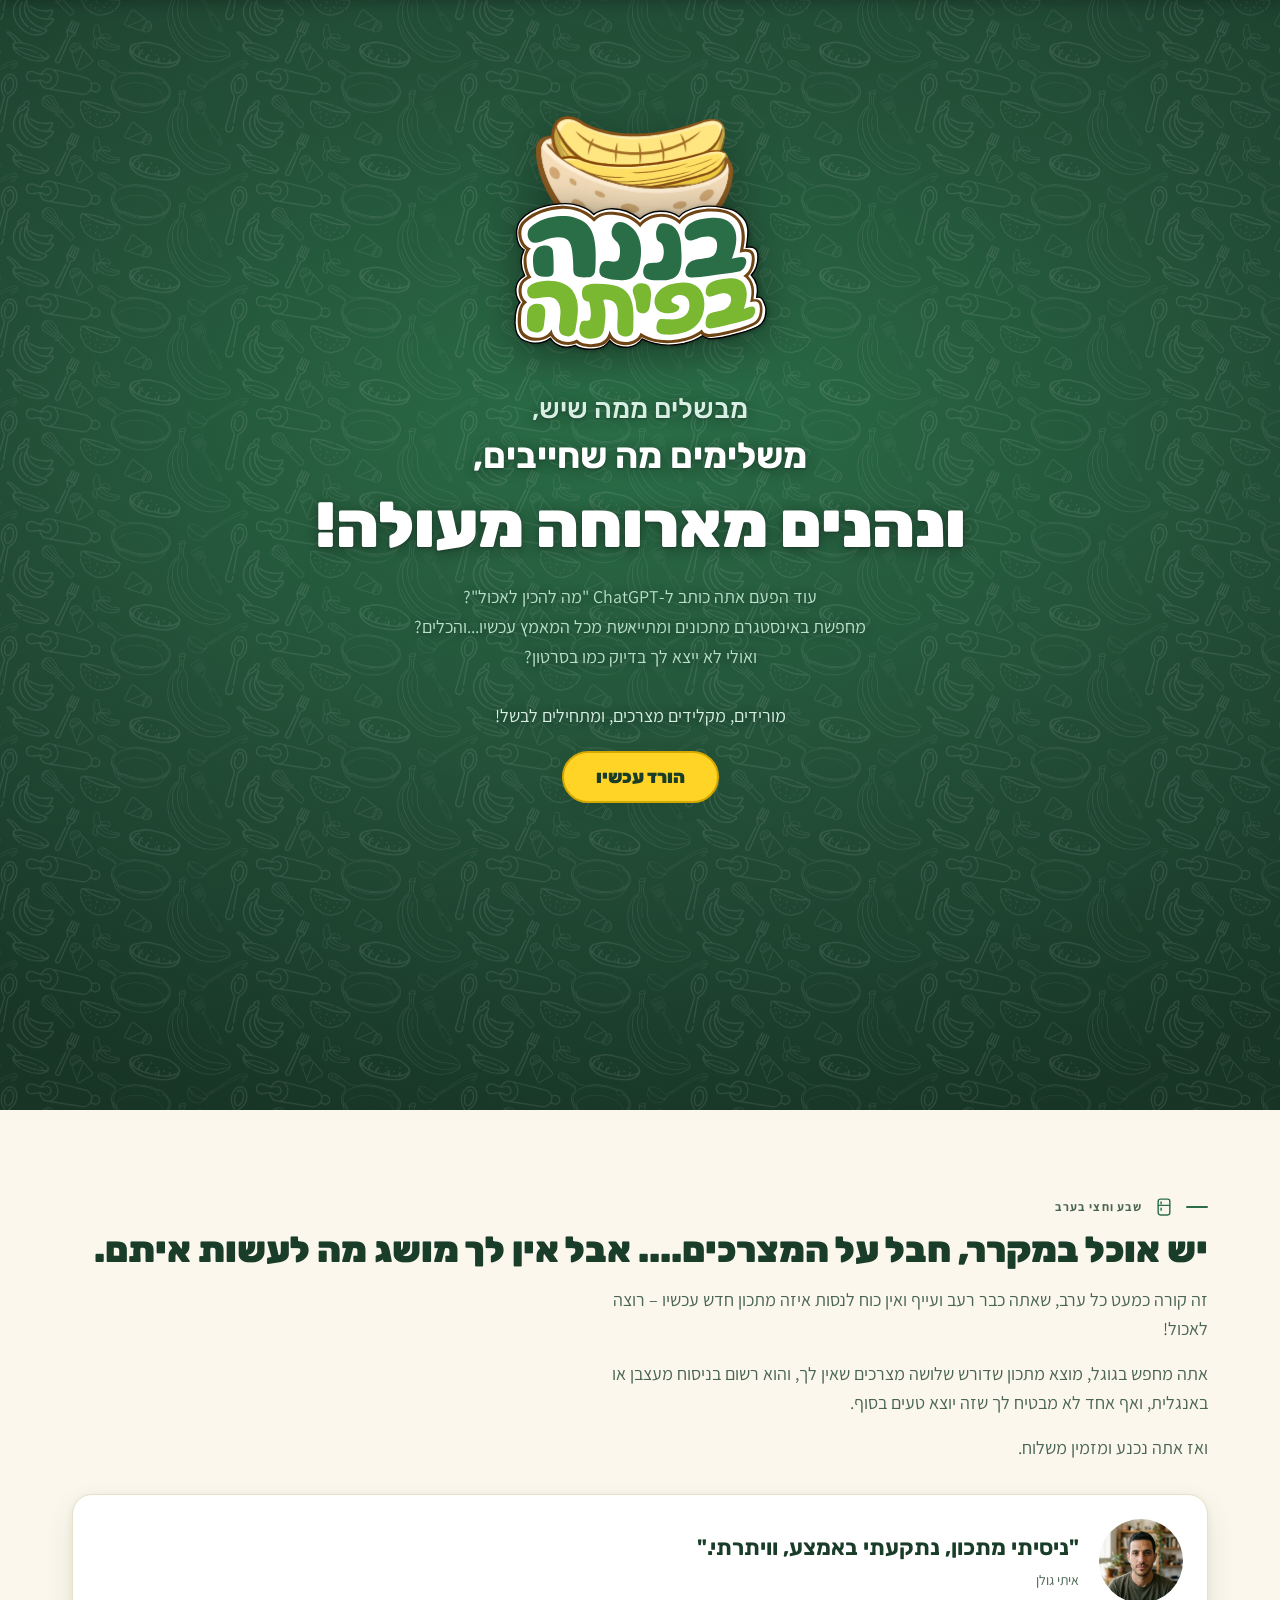
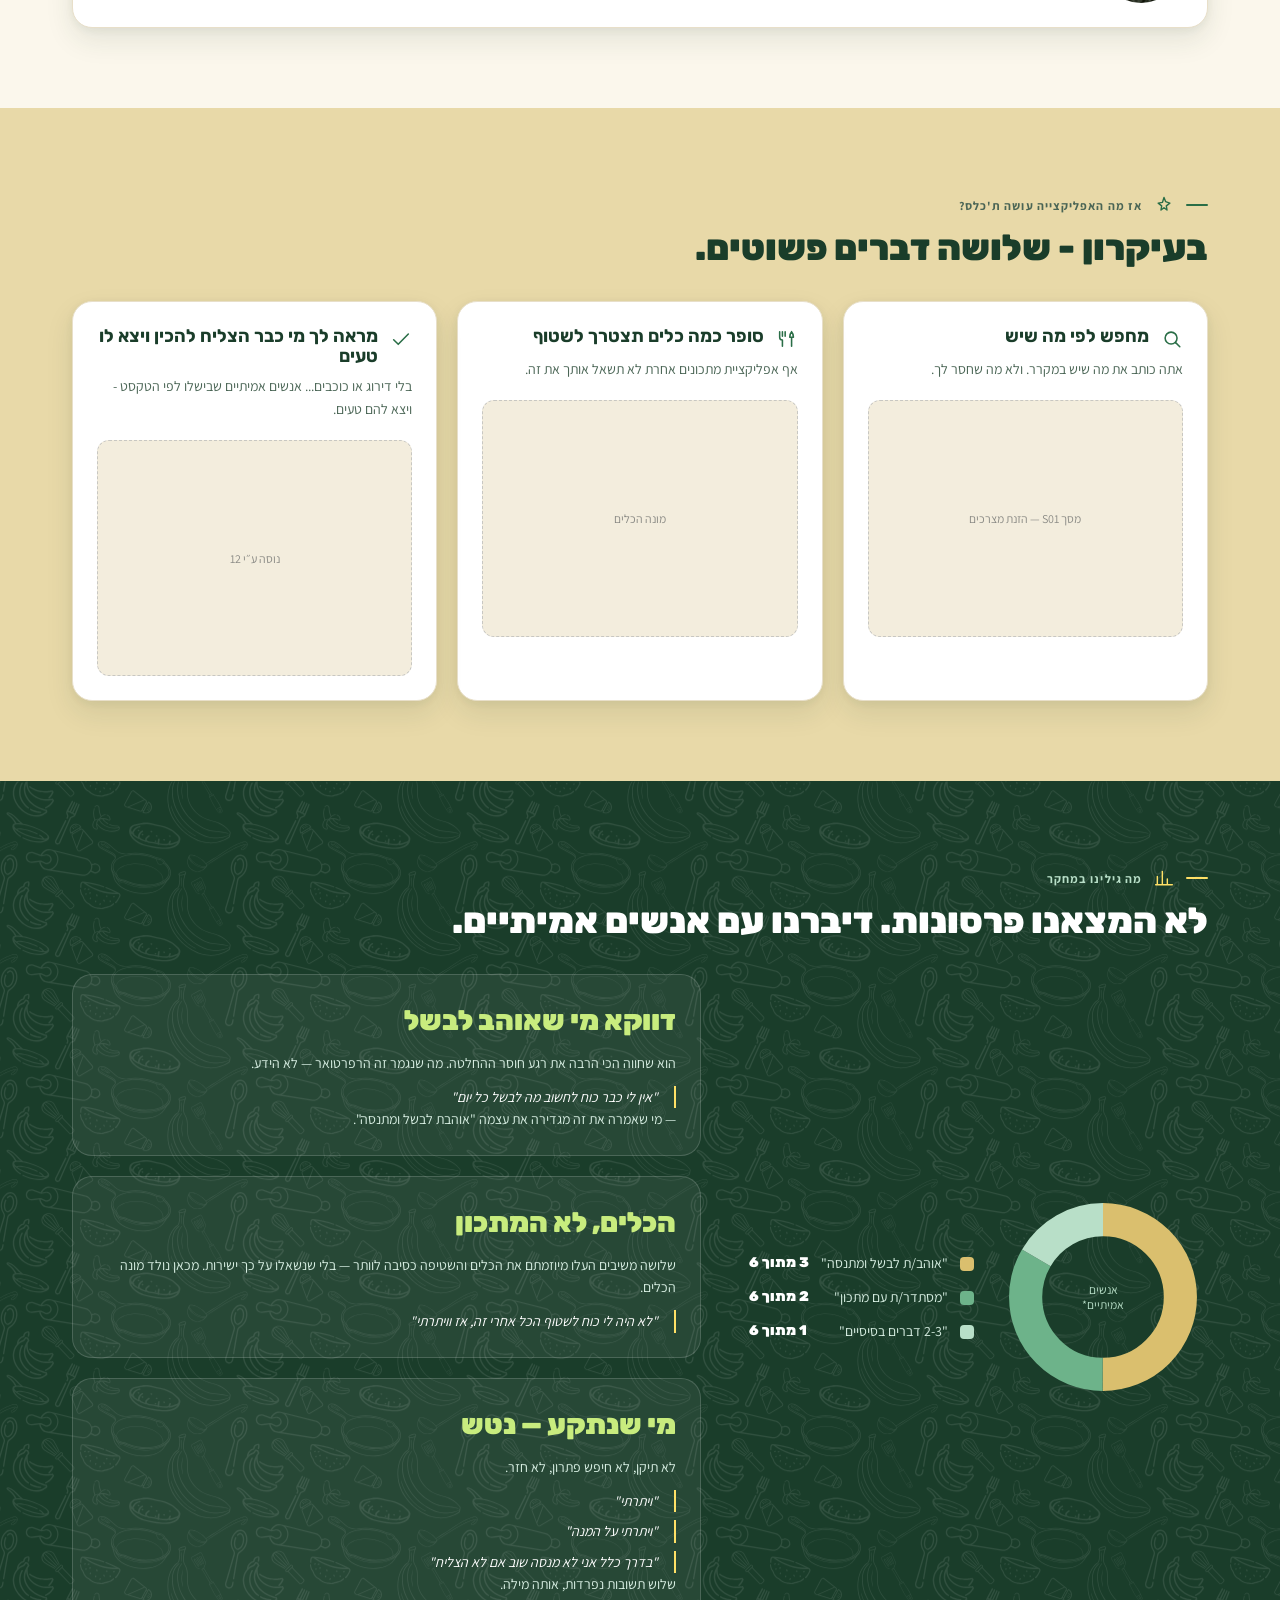
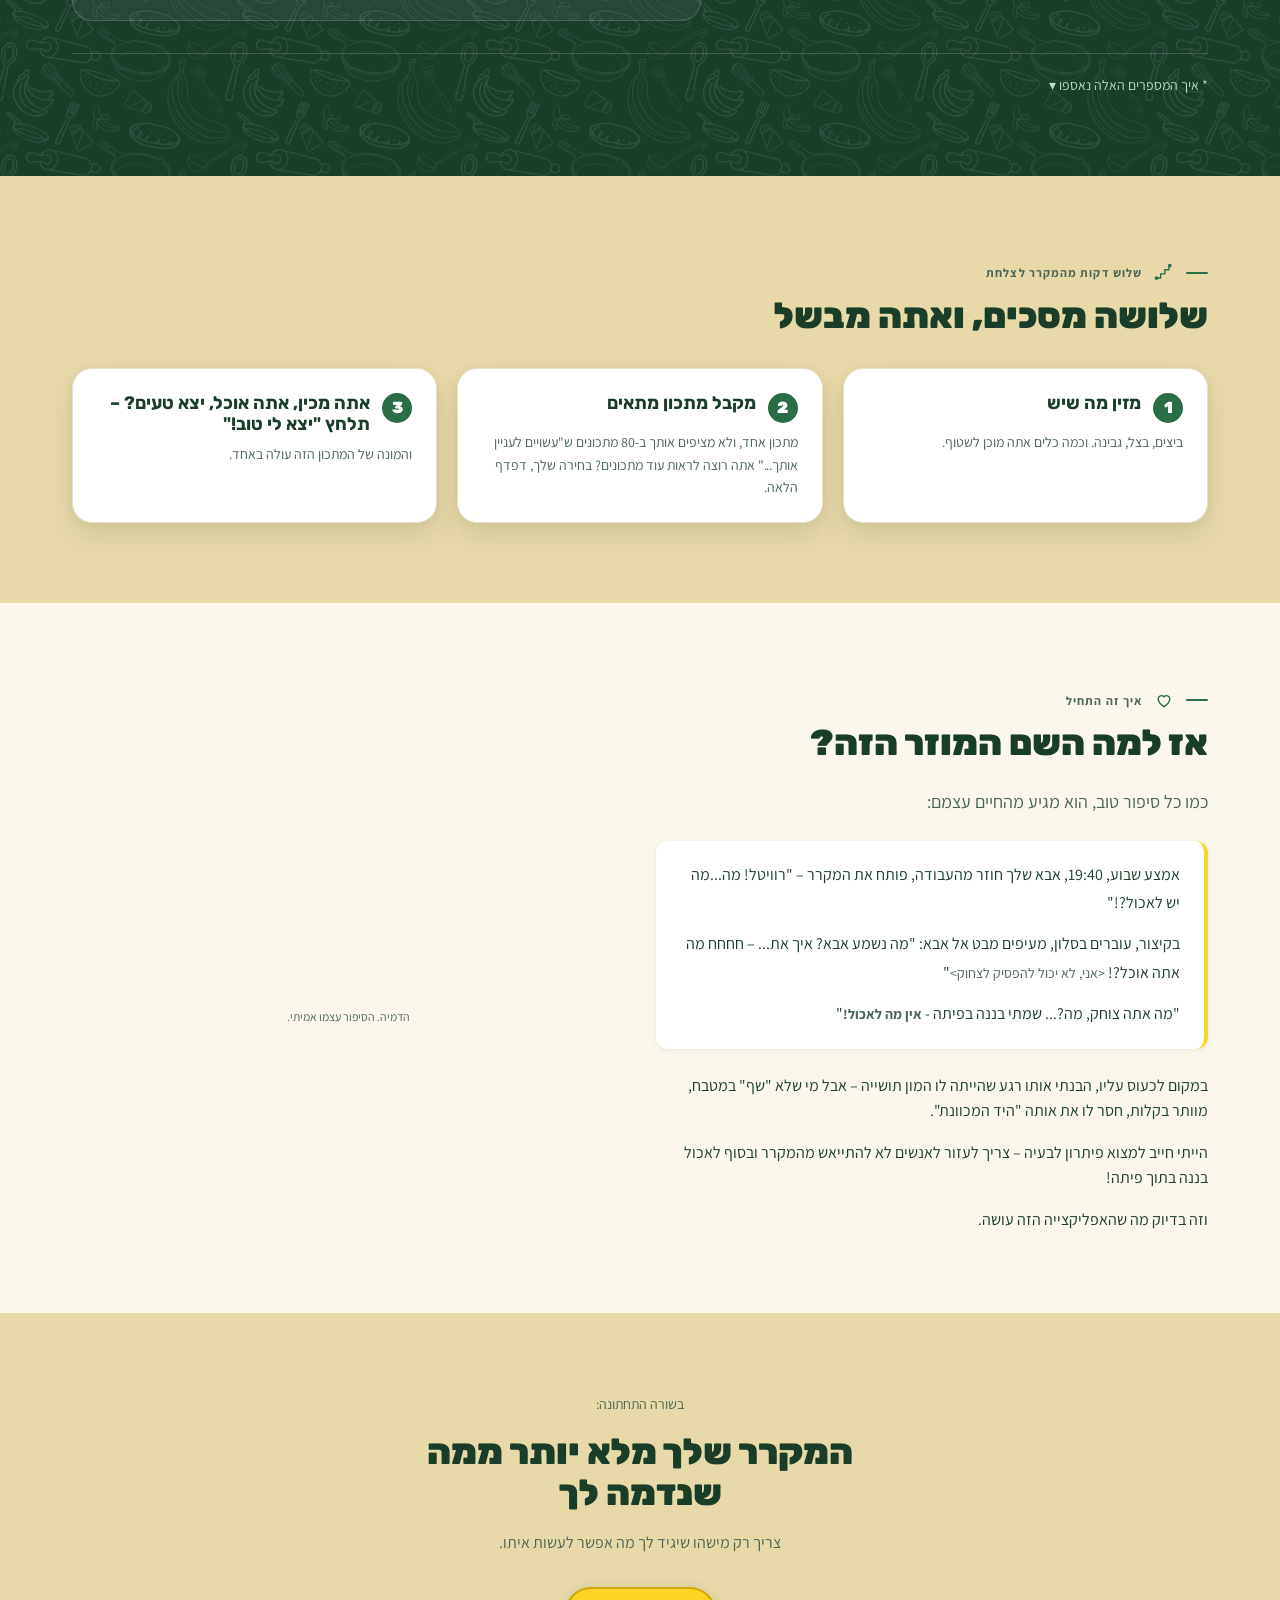
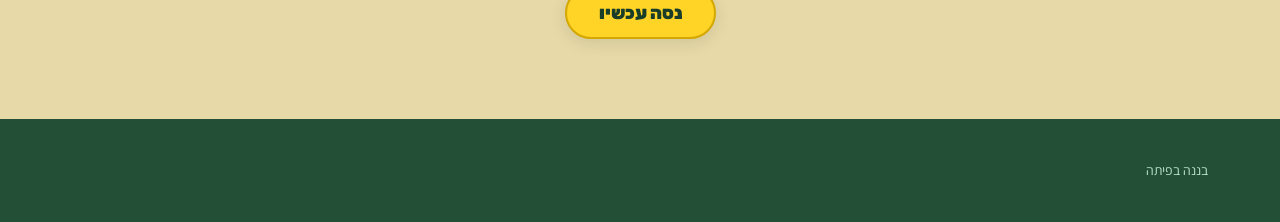
==== commit 13f2ccc5: "Add files via upload" ====
--- a/index.html
+++ b/index.html
@@ -239,6 +239,31 @@
 .phone .slot{color:var(--green-200);font-size:var(--text-xs);line-height:var(--leading-snug);padding:var(--space-5)}
 .phone img{inline-size:100%;block-size:100%;object-fit:cover;object-position:top}
 
+/* ---------- הטלפון: מהזנת המצרכים אל המתכון ----------
+   שני צילומי מסך אמיתיים של המוצר, לא הדמיה — זה מראה
+   בשלוש שניות את כל מה שהדף מנסה להסביר. המחזור איטי
+   בכוונה (5.2 שניות) כדי שלא יתחרה בכפתור הראשי.
+   הצילום השני מוסתר מהקוראים, כי הוא חזרה ויזואלית
+   על מה שהראשון כבר מתאר. */
+.phone .ph{position:absolute;inset:0;inline-size:100%;block-size:100%;
+  object-fit:cover;object-position:top}
+.phone .ph-1{animation:ph-a 5200ms ease-in-out infinite}
+.phone .ph-2{animation:ph-b 5200ms ease-in-out infinite}
+@keyframes ph-a{
+  0%,38%   {opacity:1;transform:scale(1)}
+  48%,88%  {opacity:0;transform:scale(1.03)}
+  98%,100% {opacity:1;transform:scale(1)}
+}
+@keyframes ph-b{
+  0%,38%   {opacity:0;transform:scale(1.03)}
+  48%,88%  {opacity:1;transform:scale(1)}
+  98%,100% {opacity:0;transform:scale(1.03)}
+}
+@media (prefers-reduced-motion:reduce){
+  .phone .ph-1{animation:none;opacity:1}
+  .phone .ph-2{animation:none;opacity:0}
+}
+
 /* דסקטופ — מסגרת טלפון מוטה, מציצה משמאל.
    חייב לבוא *אחרי* הכלל הבסיסי, אחרת הוא נדרס. */
 @media(min-width:900px){
@@ -262,9 +287,9 @@
   display:grid;grid-template-rows:1fr auto;overflow:hidden;background-color:var(--green-900)}
 .scrub__stage video{display:block;width:100%;height:100%;min-height:0;object-fit:contain}
 .scrub__still{display:none;width:100%;height:auto}
-/* עד שקובצי הווידאו קיימים, סעיף הגלילה מתכווץ לגובה רגיל ולא משאיר חור */
-.scrub.is-static:not(.has-media) .scrub__track{height:auto}
-.scrub.is-static:not(.has-media) .scrub__stage{min-block-size:0}
+/* בלי קובצי וידאו נשאר מהסעיף רק הכיתוב — פס ירוק שנצמד
+   לכפתור ונראה כמו באג. עד שיהיה וידאו, הסעיף כולו מוסתר. */
+.scrub:not(.has-media){display:none}
 .scrub__hint{position:absolute;inset-block-start:var(--space-6);inset-inline:0;text-align:center;
   color:var(--green-200);font-size:var(--text-xs);letter-spacing:.08em;z-index:2}
 .scrub__cap{background:var(--green-900);color:var(--white);text-align:center;
@@ -282,7 +307,18 @@
 .grid2{display:grid;gap:var(--space-8)}
 @media(min-width:768px){.grid3{grid-template-columns:repeat(3,1fr)}.grid2{grid-template-columns:1fr 1fr;align-items:center}}
 .card{background:var(--surface-raised);border:1px solid var(--color-border);
-  border-radius:var(--radius-lg);padding:var(--space-6);box-shadow:var(--shadow-card)}
+  border-radius:var(--radius-lg);padding:var(--space-6);box-shadow:var(--shadow-card);
+  transition:transform .28s cubic-bezier(.22,.9,.32,1),
+             box-shadow .28s ease, border-color .28s ease}
+/* בעכבר — הכרטיס עולה מעט. בנייד אין hover, ולכן שם ההדגשה
+   מגיעה מהגלילה עצמה (ראו .reveal למטה): הכרטיס עולה כשהוא
+   נכנס למסך. אותה שפה, שני קלטים שונים. */
+@media(hover:hover){
+  #what .card:hover{transform:translateY(-6px);
+    box-shadow:0 18px 40px rgba(26,61,42,.18);border-color:var(--green-400)}
+  #what .card:hover h3 svg{stroke:var(--lime-600)}
+}
+#what .card h3 svg{transition:stroke .28s ease}
 .card p{color:var(--color-text-muted);font-size:var(--text-sm)}
 .shot{margin-block-start:var(--space-5);aspect-ratio:4/3;border-radius:var(--radius-md);
   background:var(--cream-100);border:1px dashed var(--gray-300);
@@ -326,7 +362,7 @@
 .stat{background:rgba(255,255,255,.06);border:1px solid rgba(255,255,255,.16);
   border-radius:var(--radius-lg);padding:var(--space-6)}
 .stat b{font-family:var(--font-display);font-weight:900;font-size:var(--text-xl);
-  color:var(--banana-400);display:block;margin-block-end:var(--space-2)}
+  color:var(--lime-400);display:block;margin-block-end:var(--space-2)}
 .stat p{color:var(--green-100);font-size:var(--text-sm);max-inline-size:none}
 
 details.method{margin-block-start:var(--space-8);border-block-start:1px solid rgba(255,255,255,.16);padding-block-start:var(--space-5)}
@@ -338,11 +374,23 @@
 details.method ol{margin:var(--space-4) 0 0;padding-inline-start:var(--space-5);
   display:grid;gap:var(--space-2);font-size:var(--text-sm);color:var(--green-100);max-inline-size:44rem}
 
-.proof-shot{margin:var(--space-8) auto 0;max-inline-size:620px;
-  border-radius:var(--radius-lg);overflow:hidden;
-  border:1px solid rgba(255,255,255,.16);aspect-ratio:16/10;background:rgba(255,255,255,.05);
-  display:flex;align-items:center;justify-content:center;text-align:center;
-  color:var(--green-200);font-size:var(--text-xs);padding:var(--space-4)}
+/* מונה הכלים — צילום המסך והטענה שלצידו. בדסקטופ הם יושבים
+   זה לצד זה, כי צילום מסך לבדו באמצע עמוד רחב משאיר שני חללים
+   ריקים ואומר פחות ממה שאפשר לומר. */
+.proof-feature{margin-block-start:var(--space-10);display:grid;gap:var(--space-6);
+  align-items:center}
+@media(min-width:900px){
+  .proof-feature{grid-template-columns:minmax(0,1fr) minmax(0,260px);gap:var(--space-8)}
+}
+.proof-feature .txt h3{font-family:var(--font-display);font-size:var(--text-lg);
+  color:var(--white);margin-block-end:var(--space-3);line-height:var(--leading-snug)}
+.proof-feature .txt p{color:var(--green-100);font-size:var(--text-sm);
+  margin-block-end:var(--space-3);max-inline-size:46ch}
+.proof-feature .txt .kick{color:var(--lime-400);font-weight:700}
+.proof-shot{margin-inline:auto;inline-size:100%;max-inline-size:260px;
+  border-radius:22px;overflow:hidden;border:6px solid #0d1712;
+  box-shadow:0 22px 50px rgba(13,23,18,.5);background:var(--green-900)}
+.proof-shot img{inline-size:100%;block-size:auto;display:block}
 
 /* ---------- איך זה עובד ---------- */
 /* המספר היה ממוקם absolute מעל הכותרת, והריפוד שפינה לו מקום
@@ -366,9 +414,15 @@
 .dialog p{font-size:var(--text-base);line-height:var(--leading-loose)}
 .dialog p + p{margin-block-start:var(--space-3)}
 .dialog em{font-style:normal;color:var(--color-text-muted);font-size:var(--text-sm)}
-.illus{aspect-ratio:4/3;border-radius:var(--radius-lg);background:var(--banana-150);
-  border:1px dashed var(--banana-600);display:flex;align-items:center;justify-content:center;
-  color:var(--color-text-muted);font-size:var(--text-xs);text-align:center;padding:var(--space-4)}
+/* התמונה של הסיפור. מסגרת בגוון המותג במקום מסגרת מקווקוות,
+   וכיתוב מתחת שאומר במפורש שזו הדמיה — כי הצגת תמונה מחוללת
+   כאילו היא תיעוד היא בדיוק מה שלא עושים. */
+.illus{border-radius:var(--radius-lg);overflow:hidden;
+  box-shadow:0 18px 44px rgba(26,61,42,.22);
+  border:1px solid var(--cream-line)}
+.illus img{inline-size:100%;block-size:auto;display:block}
+.illus-cap{margin-block-start:var(--space-3);font-size:var(--text-xs);
+  color:var(--color-text-muted);text-align:center}
 
 /* ---------- סיום ---------- */
 .finale{text-align:center}
@@ -381,7 +435,7 @@
   font-size:var(--text-sm);position:relative;z-index:1}
 footer .wrap{display:flex;flex-wrap:wrap;gap:var(--space-4);justify-content:space-between;align-items:center}
 
-.sticky{position:fixed;inset-inline:0;inset-block-end:0;z-index:20;
+.sticky{display:none;position:fixed;inset-inline:0;inset-block-end:0;z-index:20;
   padding:var(--space-3) var(--space-5) calc(var(--space-3) + env(safe-area-inset-bottom,0px));
   background:var(--green-900);display:flex;justify-content:center}
 .sticky .btn{inline-size:100%;max-inline-size:420px;box-shadow:none}
@@ -452,7 +506,7 @@
    גבולות הציור בתוכו. לקובץ הזה יש ריפוד פנימי (הציור הוא
    681.4x458.2 בתוך viewBox של 907.51x704.46, כלומר 75% מהרוחב),
    ולכן הסמליל יצא קטן מהנדרש. המספרים כאן כבר מנוכי-ריפוד. */
-.pita-anim{position:absolute;left:11.19%;top:-4.51%;width:78.8%;height:auto;z-index:0;
+.pita-anim{position:absolute;left:8.04%;top:-7.21%;width:85.1%;height:auto;z-index:0;
   filter:drop-shadow(0 12px 26px rgba(13,23,18,.45))}
 .brandmark__text{position:absolute;left:4.2%;top:36%;width:91.9%;height:auto;z-index:1;
   filter:drop-shadow(0 8px 20px rgba(13,23,18,.5))}
@@ -480,36 +534,38 @@
 /* שני חלקי הפיתה — אותה אנימציה, אותו תזמון, אותה נקודת עיגון. */
 .pita-anim #pita-back,
 .pita-anim #pita-front{transform-box:fill-box;transform-origin:50% 100%;
-  animation:pita-boing 1520ms linear both}
+  animation:pita-boing 1000ms linear both}
 
 .pita-anim [id^="banana-A"]{transform-box:fill-box;transform-origin:50% 100%;
-  animation:banana-fall 560ms linear 40ms both}
+  animation:banana-fall 300ms linear 30ms both}
 .pita-anim #banana-B{transform-box:fill-box;transform-origin:50% 100%;
-  animation:banana-fall 560ms linear 540ms both}
-
-/* הבוינג הקלאסי. המכה השנייה חלשה מהראשונה, כי הפיתה כבר בתנועה. */
+  animation:banana-fall 300ms linear 300ms both}
+
+/* הבוינג. מכה ב-21.6% ובשנייה ב-48.6% — מסונכרן לנחיתות. */
 @keyframes pita-boing{
-  0%,24%  {transform:scale(1,1)}
-  28%     {transform:scale(1.075,.885)}
-  34%     {transform:scale(.958,1.050)}
-  41%     {transform:scale(1.020,.982)}
-  48%,55% {transform:scale(1,1)}
-  59%     {transform:scale(1.052,.918)}
-  65%     {transform:scale(.972,1.032)}
-  72%     {transform:scale(1.010,.990)}
-  82%     {transform:scale(.997,1.004)}
+  0%,20%  {transform:scale(1,1)}
+  24%     {transform:scale(1.080,.880)}
+  32%     {transform:scale(.955,1.055)}
+  40%     {transform:scale(1.022,.980)}
+  46%     {transform:scale(1,1)}
+  51%     {transform:scale(1.055,.915)}
+  59%     {transform:scale(.970,1.035)}
+  68%     {transform:scale(1.012,.988)}
+  80%     {transform:scale(.997,1.004)}
   100%    {transform:scale(1,1)}
 }
 
-/* הבננה: אטומה מהפריים הראשון, נופלת בהאצה, מתמעכת בנחיתה.
-   אין rotate ואין תזוזה אופקית — רק מעלה-מטה ומעט מעיכה. */
+/* הבננה: צניחה חופשית אמיתית. 300ms בלבד, מגובה 340px,
+   עם עקומה שמאיצה עד הרגע האחרון — בלי שום האטה בדרך.
+   ההאטה מתחילה רק *אחרי* הפגיעה, וזה מה שנותן את התחושה
+   של משהו שנפל ולא של משהו שירד. */
 @keyframes banana-fall{
-  0%   {transform:translateY(-230px) scale(.88,1.18);
-        animation-timing-function:cubic-bezier(.55,.06,.68,.19)}  /* נפילה חופשית */
-  62%  {transform:translateY(0) scale(1.04,.88);
-        animation-timing-function:cubic-bezier(.34,1.10,.64,1)}   /* הפגיעה */
-  78%  {transform:translateY(-8px) scale(.98,1.05)}
-  90%  {transform:translateY(0) scale(1.015,.985)}
+  0%   {transform:translateY(-340px) scale(.90,1.16);
+        animation-timing-function:cubic-bezier(.76,0,.98,.30)}
+  62%  {transform:translateY(0) scale(1.05,.86);
+        animation-timing-function:cubic-bezier(.3,1.3,.6,1)}
+  78%  {transform:translateY(-9px) scale(.98,1.06)}
+  90%  {transform:translateY(0) scale(1.018,.982)}
   100% {transform:translateY(0) scale(1,1)}
 }
 
@@ -517,6 +573,7 @@
 @media (prefers-reduced-motion:reduce){
   .pita-anim #pita-back,.pita-anim #pita-front,
   .pita-anim [id^="banana-A"],.pita-anim #banana-B{animation:none}
+}
 }
 }
 }
@@ -558,6 +615,35 @@
   border-inline-start:2px solid var(--banana-400);
   color:var(--white);font-style:italic;quotes:'"' '"'}
 .stat q + q{margin-block-start:var(--space-2)}
+
+/* ============ אנימציות גלילה ============
+   כל אלמנט שמסומן data-reveal עולה ונדלק כשהוא נכנס למסך.
+   שימוש אחד בלבד — לא חוזר בגלילה חזרה, כי חזרה היא הסחה.
+   מי שביקש פחות תנועה רואה הכל מיד, בלי שום אנימציה. */
+[data-reveal]{opacity:0;transform:translateY(22px);
+  transition:opacity .6s cubic-bezier(.22,.9,.32,1),
+             transform .6s cubic-bezier(.22,.9,.32,1)}
+[data-reveal].is-in{opacity:1;transform:none}
+[data-reveal].d1{transition-delay:.08s}
+[data-reveal].d2{transition-delay:.16s}
+[data-reveal].d3{transition-delay:.24s}
+
+/* גרף העוגה מתמלא. ההיקף הוא 439.82, ולכן כל פלח מתחיל
+   עם dasharray אפס ונפתח לערך שלו. המשך זהה לשלושתם
+   כדי שייקראו כמילוי אחד ולא כשלוש הנפשות נפרדות. */
+.chart figure circle{stroke-dasharray:0 439.82;
+  transition:stroke-dasharray 1.1s cubic-bezier(.33,1,.68,1)}
+.chart.is-in figure circle.p1{stroke-dasharray:219.91 219.91}
+.chart.is-in figure circle.p2{stroke-dasharray:146.61 293.21;transition-delay:.18s}
+.chart.is-in figure circle.p3{stroke-dasharray:73.30 366.52;transition-delay:.36s}
+
+@media (prefers-reduced-motion:reduce){
+  [data-reveal]{opacity:1;transform:none;transition:none}
+  .chart figure circle{transition:none}
+  .chart figure circle.p1{stroke-dasharray:219.91 219.91}
+  .chart figure circle.p2{stroke-dasharray:146.61 293.21}
+  .chart figure circle.p3{stroke-dasharray:73.30 366.52}
+}
 
 .visually-hidden{position:absolute;inline-size:1px;block-size:1px;overflow:hidden;clip-path:inset(50%);white-space:nowrap}
 </style>
@@ -821,8 +907,12 @@
 
     <div class="peek">
       <div class="phone">
-        <img src="assets/screens/s00.jpg" alt="מסך הפתיחה של האפליקציה" loading="lazy"
+        <img class="ph ph-1" src="assets/screens/s01.jpg"
+             alt="מסך הזנת המצרכים באפליקציה" loading="lazy"
              onerror="this.closest('.peek').style.display='none'">
+        <img class="ph ph-2" src="assets/screens/s02.jpg"
+             alt="" aria-hidden="true" loading="lazy"
+             onerror="this.style.display='none'">
       </div>
     </div>
 
@@ -852,7 +942,7 @@
     <img src="assets/personas/itai-golan.jpg" alt="" onerror="this.style.visibility='hidden'">
     <blockquote>
       "ניסיתי מתכון, נתקעתי באמצע, וויתרתי."
-      <cite>איתי גולן · פרסונה מתוך מחקר המשתמשים</cite>
+      <cite>איתי גולן</cite>
     </blockquote>
   </div>
 </div></section>
@@ -887,18 +977,18 @@
   <p class="eyebrow"><svg viewBox="0 0 24 24" aria-hidden="true"><path d="M4 20V10M10 20V4M16 20v-7M22 20H2"/></svg>מה גילינו במחקר</p>
   <h2>לא המצאנו פרסונות. דיברנו עם אנשים אמיתיים.</h2>
 
-  <div class="proof-grid">
+  <div class="proof-grid" data-reveal>
     <div class="chart">
       <figure role="img" aria-label="גרף עוגה: מחצית מהמשיבים מגדירים את עצמם כאוהבים לבשל ומתנסים, שליש מסתדרים עם מתכון, ושישית מכינים שניים־שלושה דברים בסיסיים">
         <svg width="210" height="210" viewBox="0 0 190 190" aria-hidden="true">
           <g transform="rotate(-90 95 95)" fill="none" stroke-width="30">
             <!-- היקף = 2πr = 439.82 · פלחים 50% / 33.3% / 16.7% -->
             <circle cx="95" cy="95" r="70" stroke="#DABF6E"
-                    stroke-dasharray="219.91 219.91" stroke-dashoffset="0"></circle>
+                    class="p1" stroke-dashoffset="0"></circle>
             <circle cx="95" cy="95" r="70" stroke="#6DB38A"
-                    stroke-dasharray="146.61 293.21" stroke-dashoffset="-219.91"></circle>
+                    class="p2" stroke-dashoffset="-219.91"></circle>
             <circle cx="95" cy="95" r="70" stroke="#B8DFC8"
-                    stroke-dasharray="73.30 366.52" stroke-dashoffset="-366.52"></circle>
+                    class="p3" stroke-dashoffset="-366.52"></circle>
           </g>
         </svg>
         <div class="center">אנשים<br>אמיתיים*</div>
@@ -943,7 +1033,19 @@
     </ol>
   </details>
 
-  <div class="proof-shot">צילום מסך אמיתי של המוצר — כרטיס S02 עם מונה הכלים גלוי</div>
+  <div class="proof-feature" data-reveal>
+    <div class="txt">
+      <h3>ומה עשינו עם זה? הוספנו מונה כלים.</h3>
+      <p>אתה אומר לנו כמה כלים אתה מוכן לשטוף הערב, ומתכון שדורש יותר —
+         פשוט לא יופיע. <span class="kick">זה לא תווית. זה מסנן.</span></p>
+      <p>אנחנו לא מכירים עוד אפליקציית מתכונים אחת ששואלת אותך את השאלה הזאת.
+         וזה מוזר, כי זו השאלה שהכי הרבה אנשים אמרו לנו שהיא מה שעוצר אותם.</p>
+    </div>
+    <div class="proof-shot">
+      <img src="assets/screens/s02.jpg" alt="כרטיס מתכון באפליקציה, עם מונה הכלים גלוי בפינה"
+           loading="lazy" onerror="this.closest('.proof-feature').remove()">
+    </div>
+  </div>
 </div></section>
 
 <!-- ======== איך זה עובד ======== -->
@@ -951,7 +1053,7 @@
   <p class="eyebrow"><svg viewBox="0 0 24 24" aria-hidden="true"><path d="M3 18h5v-5h5V8h5V3"/><circle cx="3" cy="18" r="1.4"/><circle cx="19" cy="3" r="1.4"/></svg>שלוש דקות מהמקרר לצלחת</p>
   <h2>שלושה מסכים, ואתה מבשל</h2>
 
-  <div class="grid3 steps" style="margin-block-start:var(--space-8)">
+  <div class="grid3 steps" data-reveal style="margin-block-start:var(--space-8)">
     <div class="card">
       <h3>מזין מה שיש</h3>
       <p>ביצים, בצל, גבינה. וכמה כלים אתה מוכן לשטוף.</p>
@@ -987,24 +1089,31 @@
       <p>וזה בדיוק מה שהאפליקצייה הזה עושה.</p>
     </div>
 
-    <div class="illus">האיור</div>
+    <div>
+      <figure class="illus" data-reveal>
+        <img src="assets/story/fridge-evening.jpg"
+             alt="גבר עומד מול מקרר פתוח בערב, במטבח ביתי"
+             loading="lazy" onerror="this.closest('figure').style.display='none'">
+      </figure>
+      <p class="illus-cap">הדמיה. הסיפור עצמו אמיתי.</p>
+    </div>
   </div>
 </div></section>
 
 <!-- ======== סיום ======== -->
 <section class="finale"><div class="wrap">
-  <p class="tiny">למי שמעוניין לדעת, הודות לאפליקצייה:</p>
-  <h2>ברוך השם, אבא שלי כבר לא אוכל בננה בפיתה</h2>
-  <p class="laugh">רוב הזמן חחח...</p>
+  <p class="tiny">בשורה התחתונה:</p>
+  <h2>המקרר שלך מלא יותר ממה שנדמה לך</h2>
+  <p class="laugh">צריך רק מישהו שיגיד לך מה אפשר לעשות איתו.</p>
   <a class="btn" href="app.html">נסה עכשיו</a>
 </div></section>
 
 <footer><div class="wrap">
-  <span>בננה בפיתה · פרויקט גמר · ג'ון בריס 45900 · 2026</span>
-  <span>שחק שפינדלר</span>
+  <span>בננה בפיתה</span>
 </div></footer>
 
-<div class="sticky"><a class="btn" href="app.html">נסה עכשיו</a></div>
+<!-- הסרגל הדביק התחתון הוסר: הוא עקב אחרי המשתמש בכל גלילה,
+     והכפתור הראשי כבר יושב בהירו ובסיום. -->
 
 <script>
 /* SCRUBBING — לפי landing-page-builder/references/video-scrubbing.md
@@ -1121,6 +1230,27 @@
   addEventListener("resize", update);
   update();
 })();
+
+/* ---------- חשיפה בגלילה ----------
+   IntersectionObserver ולא מאזין scroll: המאזין רץ עשרות פעמים
+   בשנייה ומקרטע בנייד, ה-observer מתעורר רק כשצריך.
+   unobserve אחרי ההפעלה — כל אלמנט נדלק פעם אחת בלבד. */
+(function(){
+  var reduce = matchMedia("(prefers-reduced-motion:reduce)").matches;
+  var targets = document.querySelectorAll("[data-reveal], .chart");
+  if (reduce || !("IntersectionObserver" in window)) {
+    targets.forEach(function(el){ el.classList.add("is-in"); });
+    return;
+  }
+  var io = new IntersectionObserver(function(entries){
+    entries.forEach(function(en){
+      if (!en.isIntersecting) return;
+      en.target.classList.add("is-in");
+      io.unobserve(en.target);
+    });
+  }, { threshold: .18, rootMargin: "0px 0px -8% 0px" });
+  targets.forEach(function(el){ io.observe(el); });
+})();
 </script>
 <script>
 if ("serviceWorker" in navigator) {
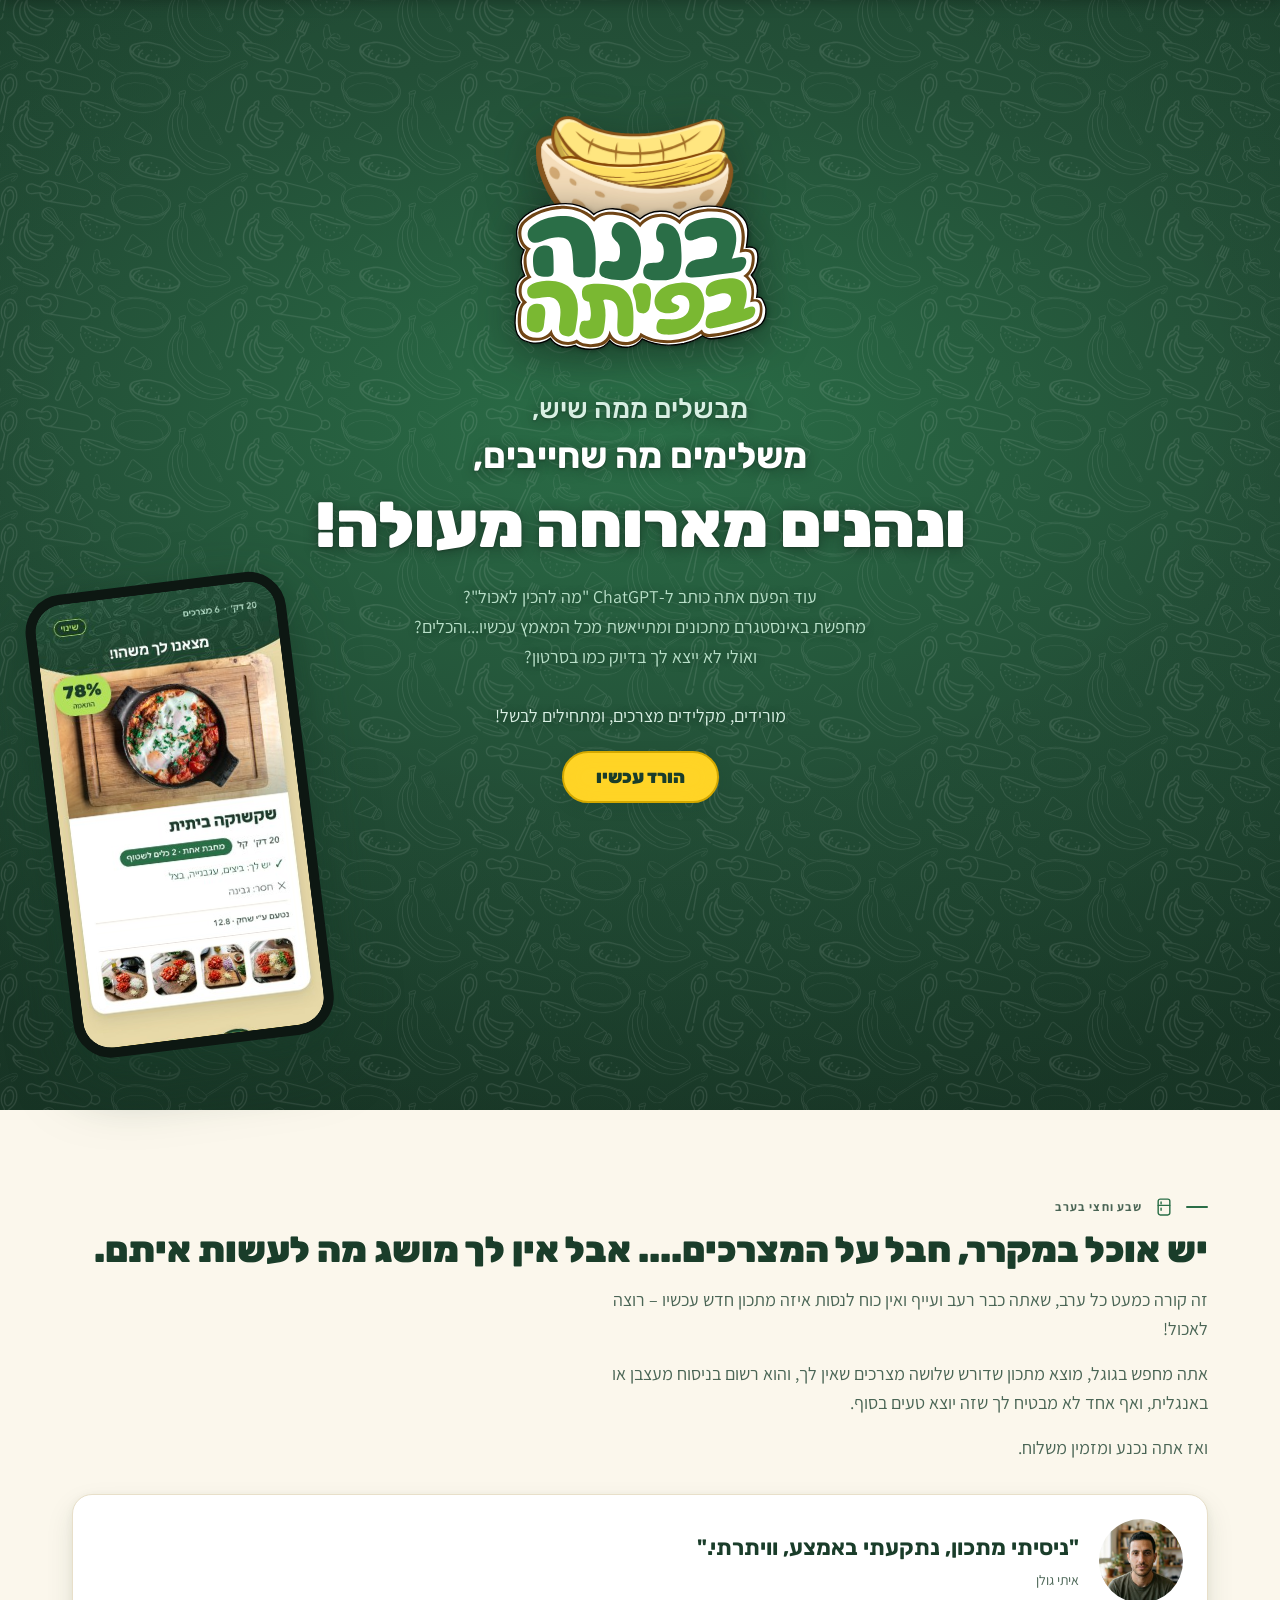
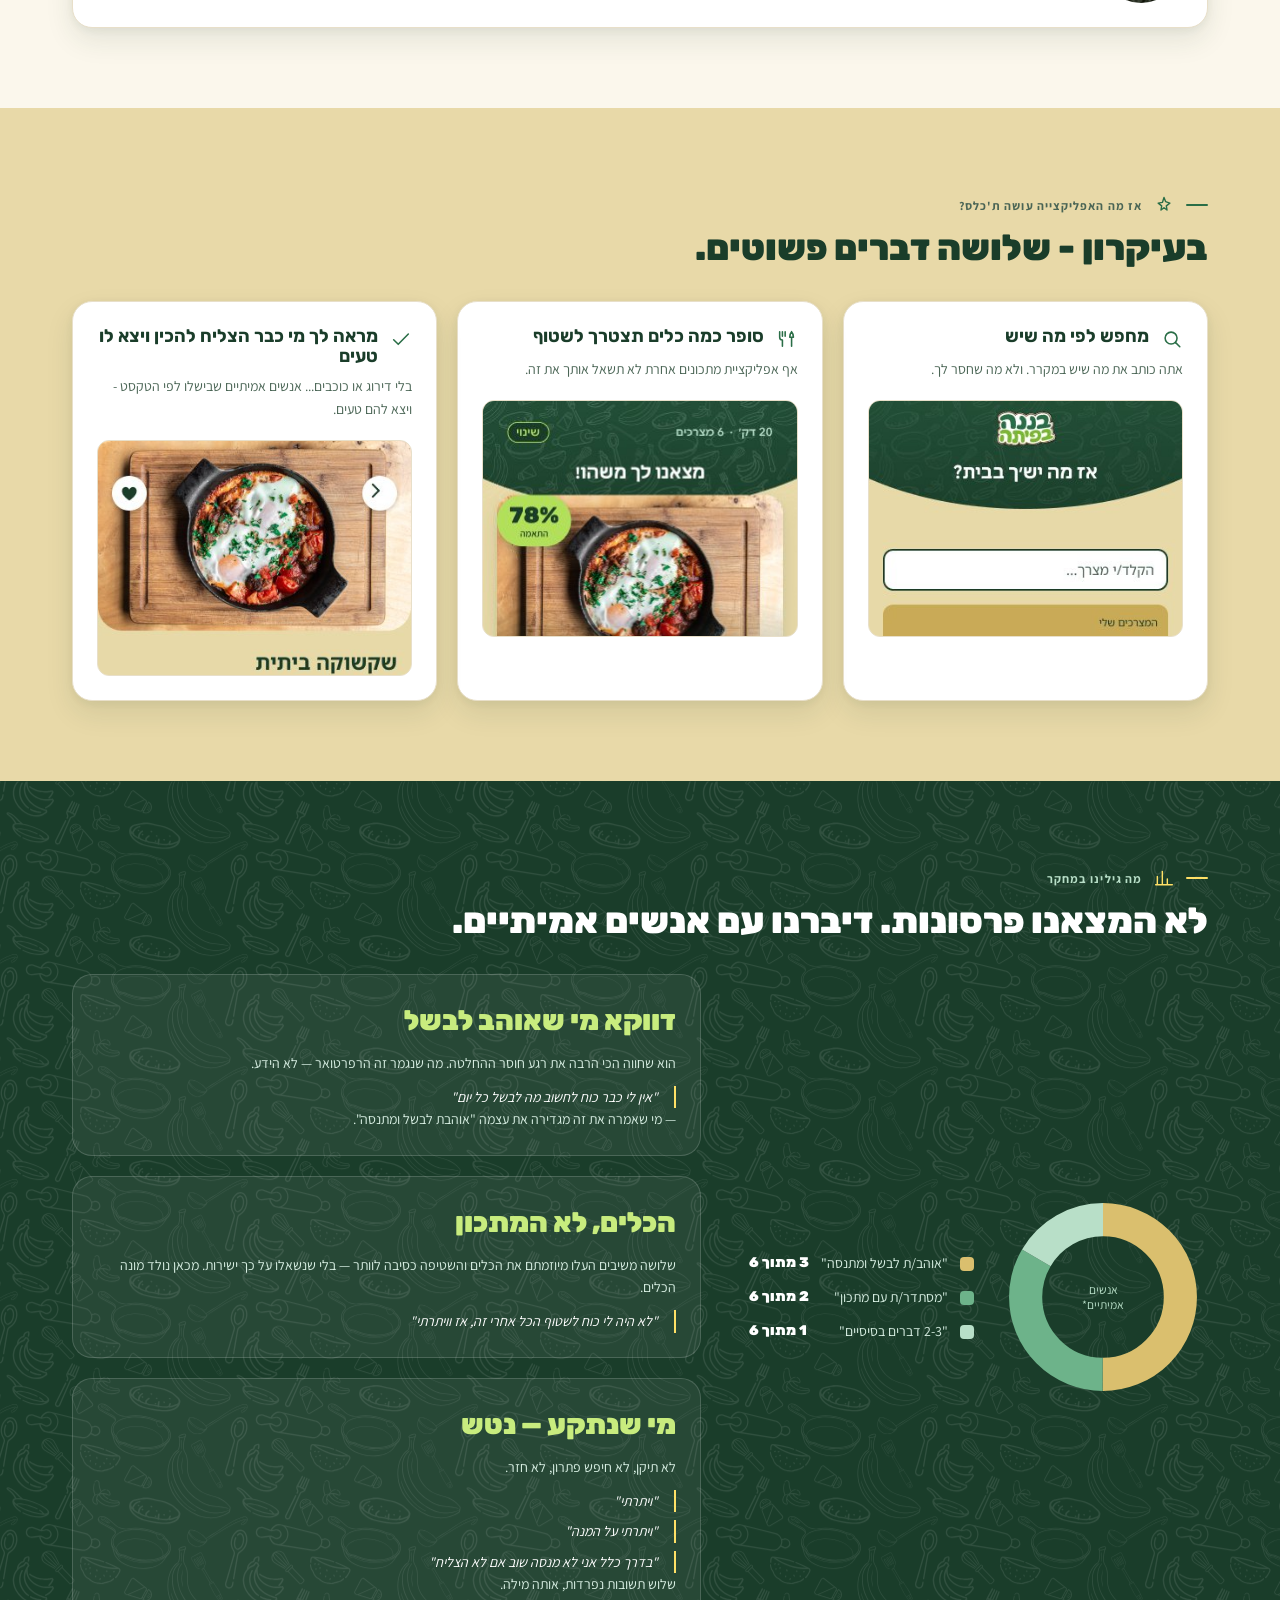
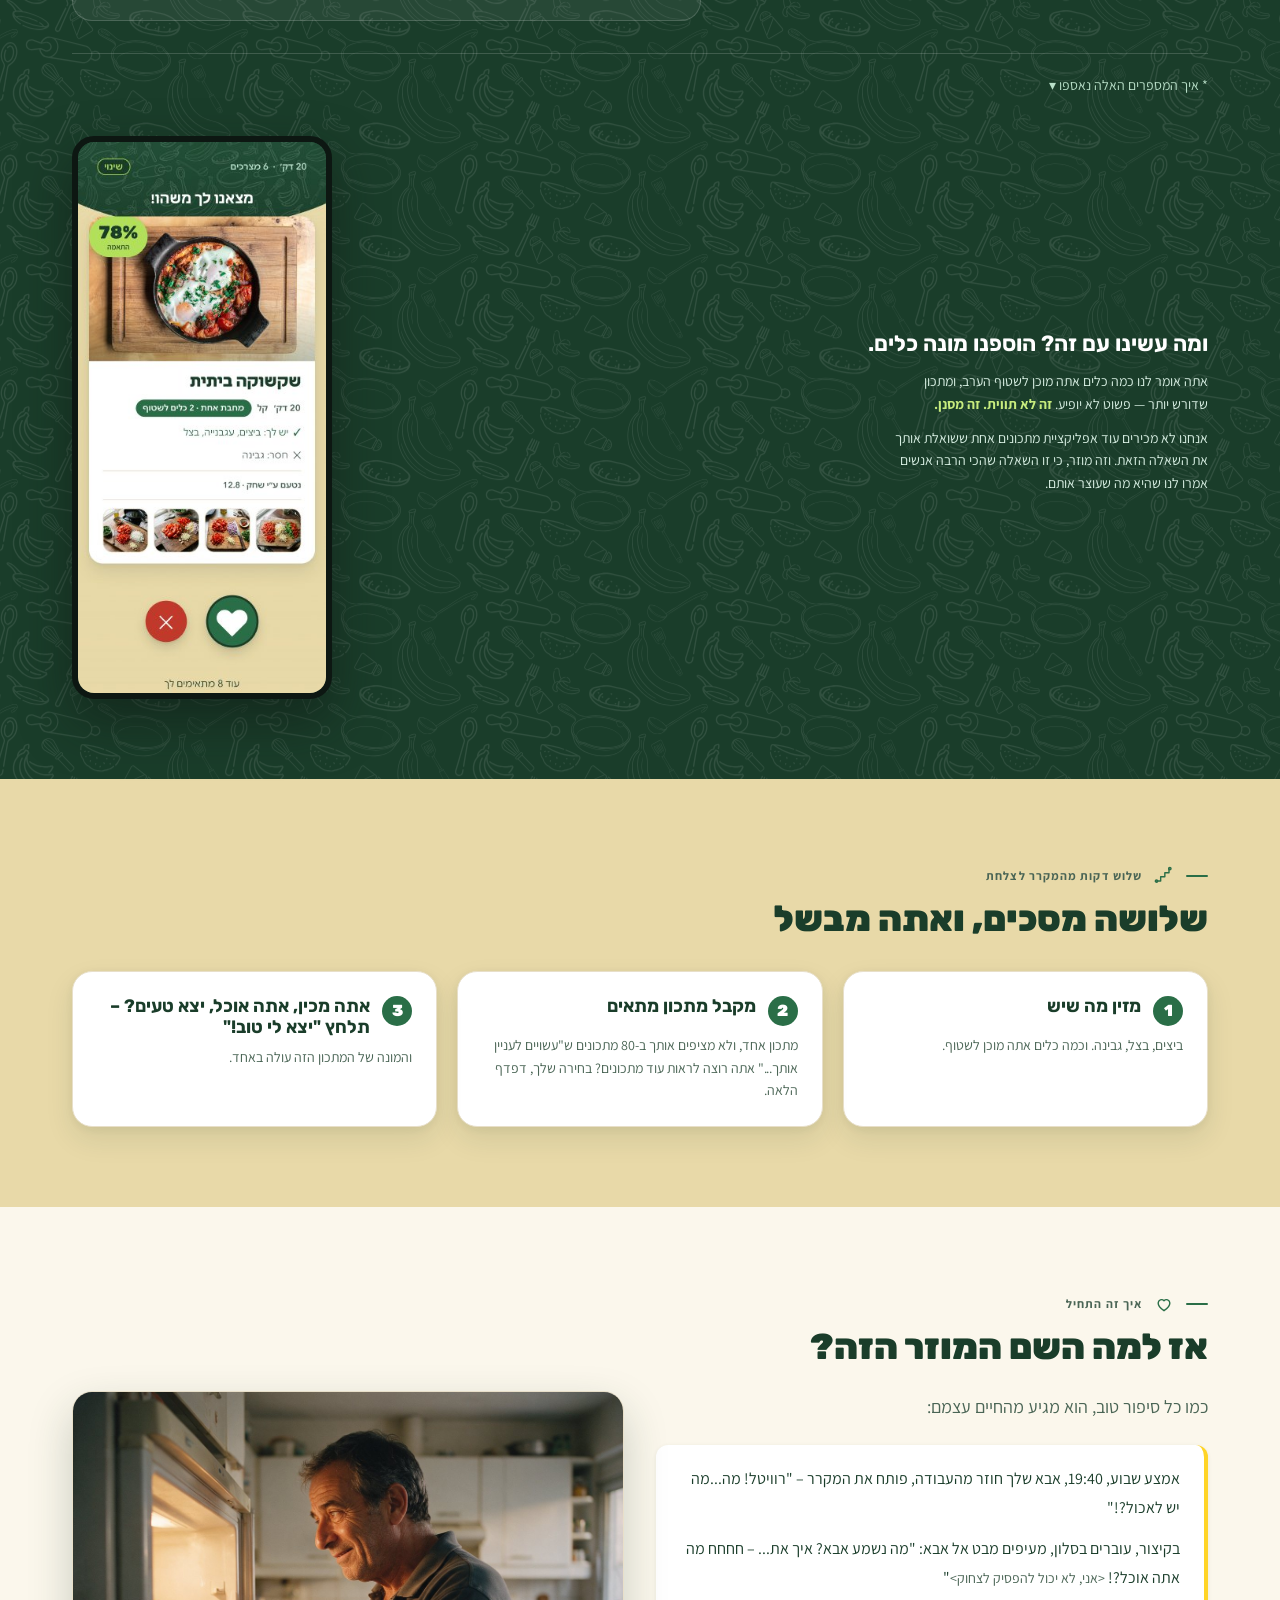
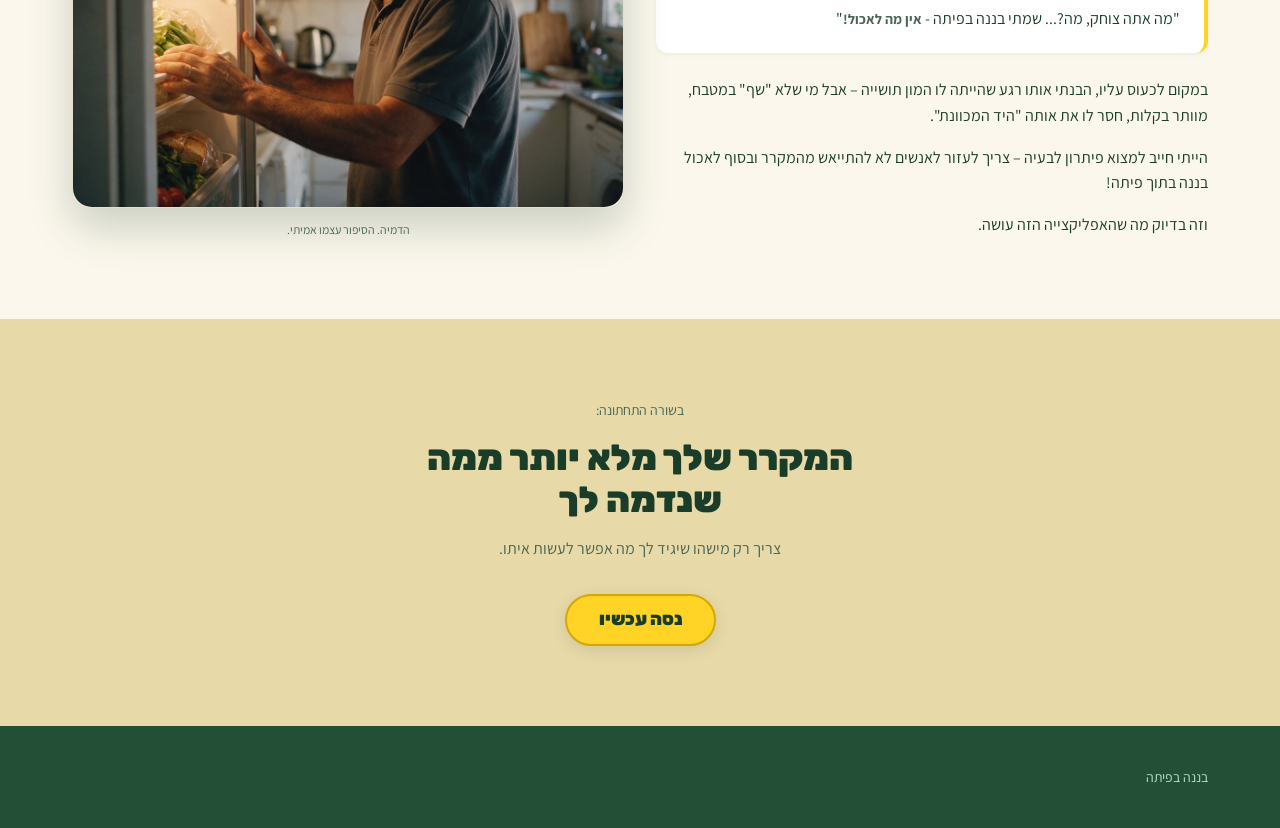
==== commit 00ea502d: "Add files via upload" ====
--- a/index.html
+++ b/index.html
@@ -320,10 +320,13 @@
 }
 #what .card h3 svg{transition:stroke .28s ease}
 .card p{color:var(--color-text-muted);font-size:var(--text-sm)}
+/* צילומי המסך בשלוש החלוניות. חיתוך מלמעלה ולא התאמה מלאה,
+   כי החלק המעניין בכל מסך הוא בראשו — השאר הוא גלילה. */
 .shot{margin-block-start:var(--space-5);aspect-ratio:4/3;border-radius:var(--radius-md);
-  background:var(--cream-100);border:1px dashed var(--gray-300);
-  display:flex;align-items:center;justify-content:center;text-align:center;
-  color:var(--gray-500);font-size:var(--text-xs);padding:var(--space-3)}
+  overflow:hidden;border:1px solid var(--cream-line);background:var(--cream-100)}
+.shot img{inline-size:100%;block-size:100%;object-fit:cover;object-position:top;display:block;
+  transition:transform .45s cubic-bezier(.22,.9,.32,1)}
+@media(hover:hover){#what .card:hover .shot img{transform:scale(1.045)}}
 
 /* ---------- הבעיה ---------- */
 .problem{background:var(--cream-50)}
@@ -956,17 +959,17 @@
     <div class="card">
       <h3><svg viewBox="0 0 24 24" aria-hidden="true"><circle cx="11" cy="11" r="6.5"/><path d="M16 16l4.5 4.5"/></svg><span>מחפש לפי מה שיש</span></h3>
       <p>אתה כותב את מה שיש במקרר. ולא מה שחסר לך.</p>
-      <div class="shot">מסך S01 — הזנת מצרכים</div>
+      <div class="shot"><img src="assets/screens/s01.jpg" alt="מסך הזנת המצרכים באפליקציה" loading="lazy" onerror="this.closest('.shot').style.display='none'"></div>
     </div>
     <div class="card">
       <h3><svg viewBox="0 0 24 24" aria-hidden="true"><path d="M4 4v6a3 3 0 0 0 3 3v7M7 4v5M10 4v5M17 4c-1.6 1.7-2 3.6-2 6h4c0-2.4-.4-4.3-2-6zM17 10v10"/></svg><span>סופר כמה כלים תצטרך לשטוף</span></h3>
       <p>אף אפליקציית מתכונים אחרת לא תשאל אותך את זה.</p>
-      <div class="shot">מונה הכלים</div>
+      <div class="shot"><img src="assets/screens/s02.jpg" alt="כרטיס מתכון עם מונה הכלים" loading="lazy" onerror="this.closest('.shot').style.display='none'"></div>
     </div>
     <div class="card">
       <h3><svg viewBox="0 0 24 24" aria-hidden="true"><path d="M4 12.8l5 5L20 6.5"/></svg><span>מראה לך מי כבר הצליח להכין ויצא לו טעים</span></h3>
       <p>בלי דירוג או כוכבים... אנשים אמיתיים שבישלו לפי הטקסט - ויצא להם טעים.</p>
-      <div class="shot">נוסה ע״י 12</div>
+      <div class="shot"><img src="assets/screens/s03.jpg" alt="דף המתכון עם מונה הניסיונות" loading="lazy" onerror="this.closest('.shot').style.display='none'"></div>
     </div>
   </div>
 </div></section>
